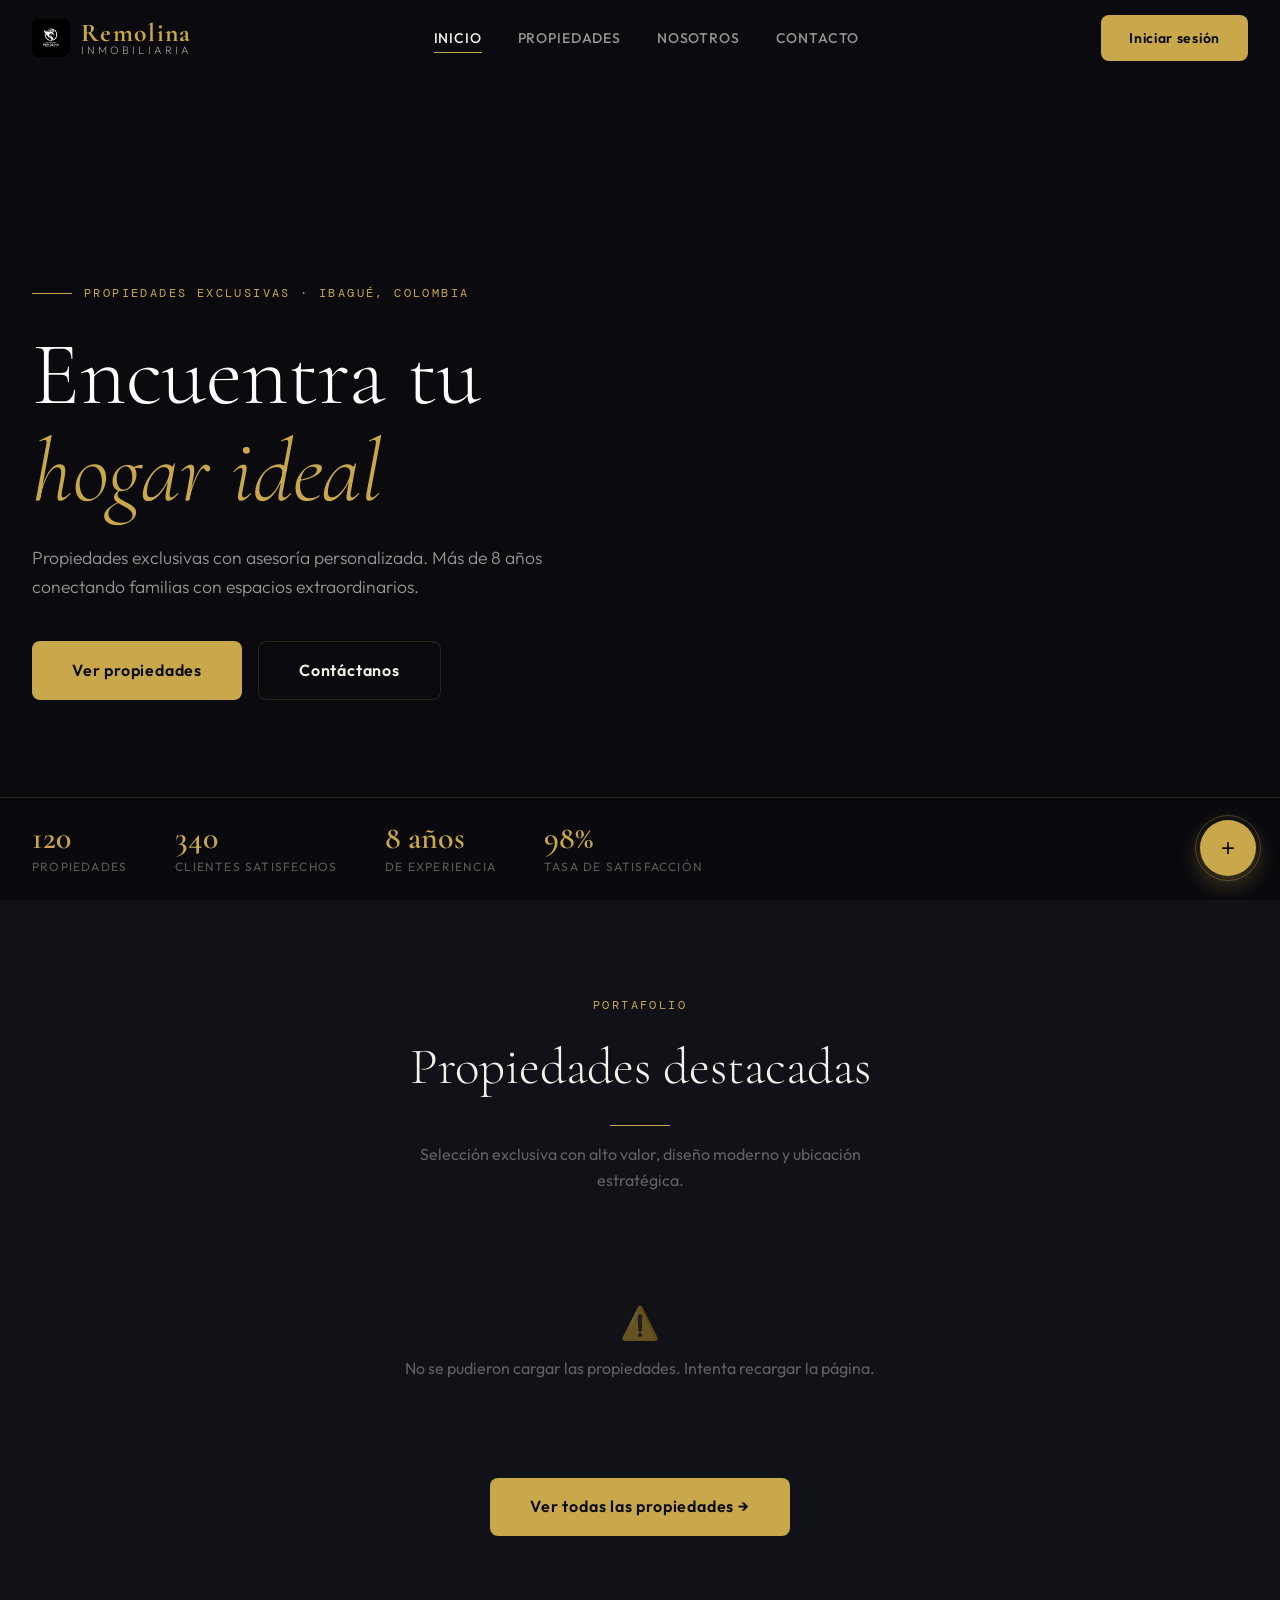
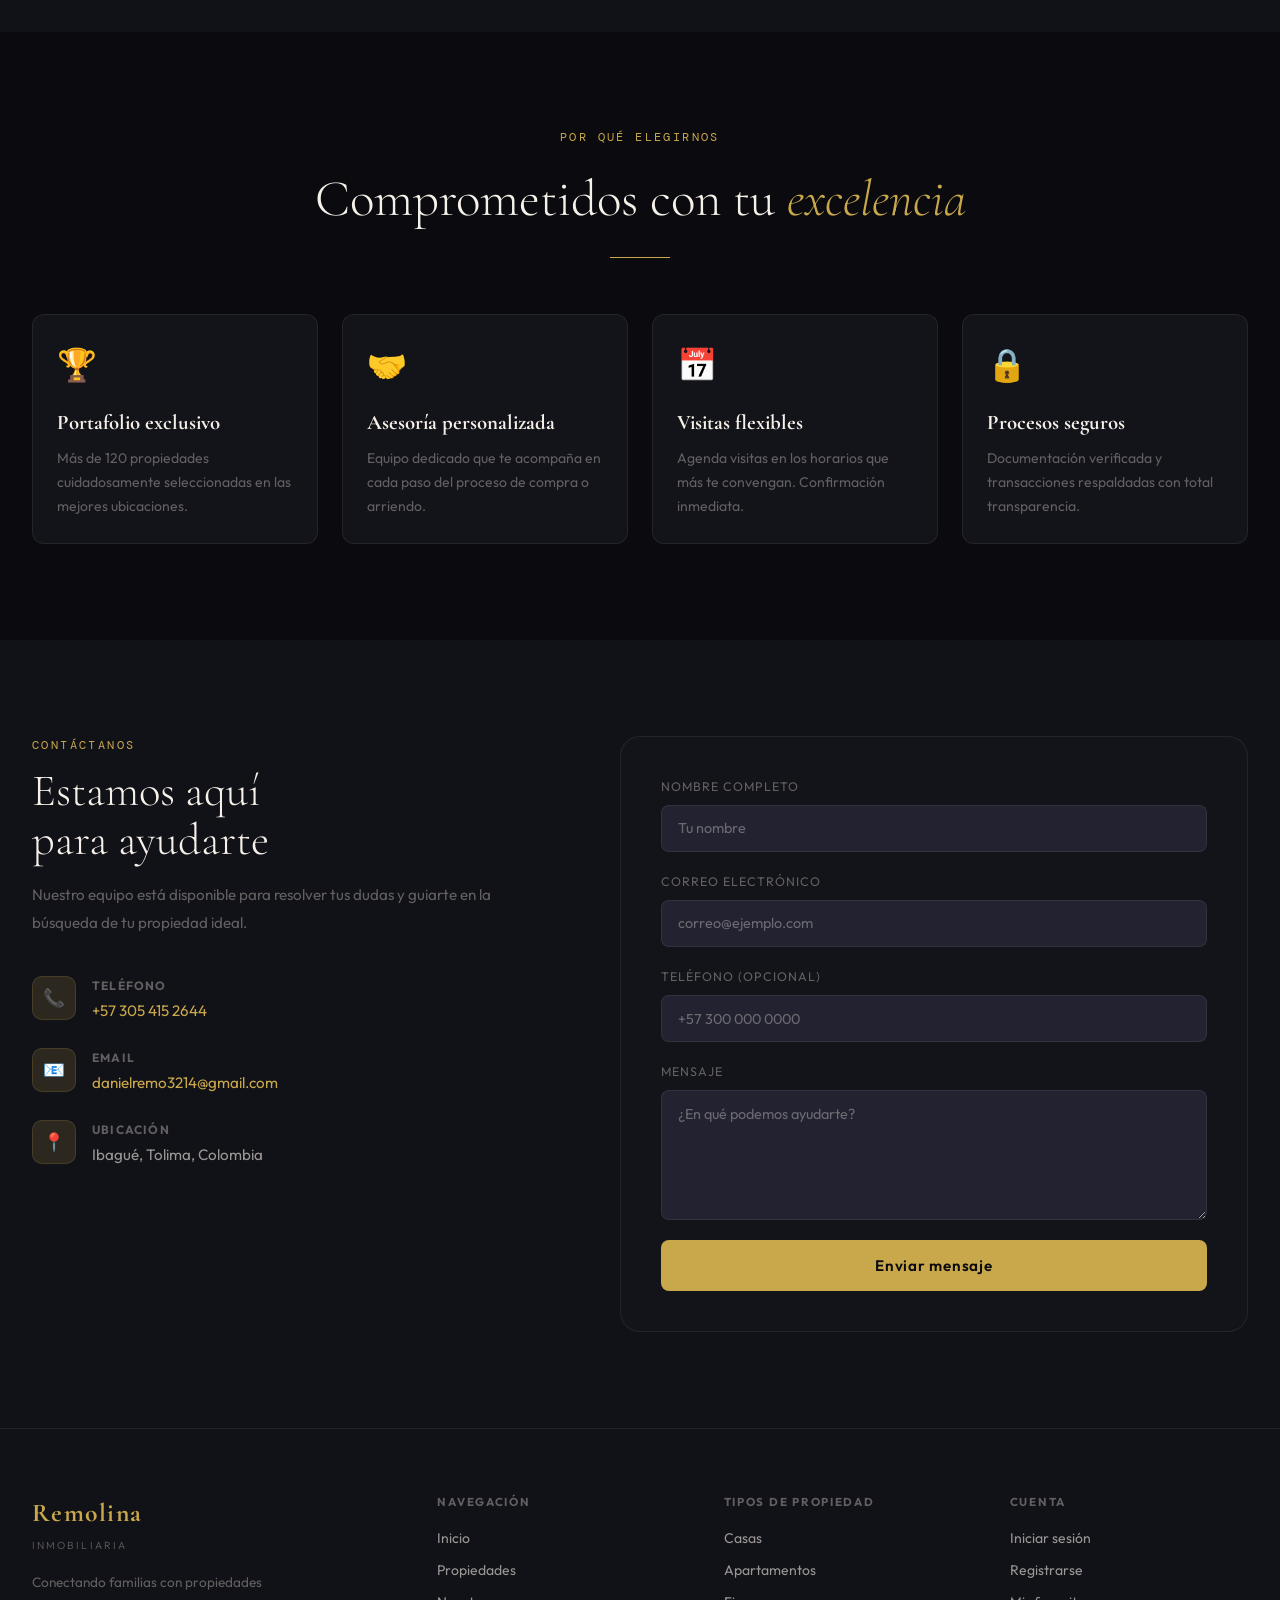
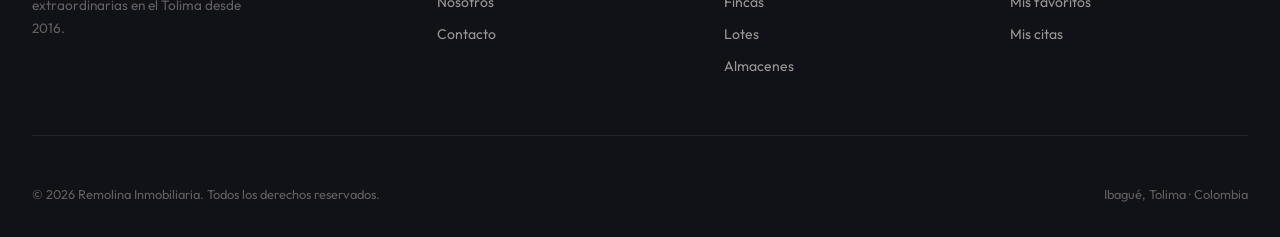
==== index.html @ ce5b416d "feat: Propiedades.html e Index.html completamente funcionales con favoritos.html" ====
<!DOCTYPE html>
<html lang="es">
<head>
  <meta charset="UTF-8">
  <meta name="viewport" content="width=device-width, initial-scale=1.0">
  <title>Remolina Inmobiliaria — Encuentra tu hogar ideal</title>
  <link rel="stylesheet" href="styles.css">
</head>
<body>

<!-- ═══ NAV ═══ -->
<header class="navbar" id="navbar">
  <div class="nav-inner">
    <a href="index.html" class="nav-logo">
      <img src="videos/logo.png" alt="Logo Remolina" class="nav-logo-img">
      <div class="nav-logo-text">
        <span class="logo-main">Remolina</span>
        <span class="logo-sub">Inmobiliaria</span>
      </div>
    </a>

    <ul class="nav-menu" id="navMenu">
      <li><a href="index.html" class="nav-link active">Inicio</a></li>
      <li><a href="propiedades.html" class="nav-link">Propiedades</a></li>
      <li><a href="nosotros.html" class="nav-link">Nosotros</a></li>
      <li><a href="#contacto" class="nav-link">Contacto</a></li>
    </ul>

    <div class="nav-actions">
      <div class="nav-user oculto" id="navUser">
        <span class="nav-user-name" id="navUserName"></span>
        <a href="favoritos.html" class="btn btn-ghost btn-sm">❤ Favoritos</a>
        <a href="login.html" class="btn btn-ghost btn-sm" id="navLogout">Salir</a>
      </div>
      <div id="navLoginBtn">
        <a href="login.html" class="btn btn-primary">Iniciar sesión</a>
      </div>
      <button class="nav-hamburger" id="navHamburger" aria-label="Menú">
        <span></span><span></span><span></span>
      </button>
    </div>
  </div>
</header>

<!-- ═══ HERO ═══ -->
<section id="hero">
  <div class="hero-video-wrap">
    <video autoplay muted loop playsinline>
      <source src="videos/hero.mp4" type="video/mp4">
    </video>
  </div>

  <div class="hero-overlay"></div>

  <div class="hero-content">
    <span class="hero-eyebrow">Propiedades exclusivas · Ibagué, Colombia</span>
    <h1 class="hero-title">
      Encuentra tu<br><em>hogar ideal</em>
    </h1>
    <p class="hero-sub">
      Propiedades exclusivas con asesoría personalizada. Más de 8 años conectando familias con espacios extraordinarios.
    </p>
    <div class="hero-actions">
      <a href="propiedades.html" class="btn btn-primary btn-lg">Ver propiedades</a>
      <a href="#contacto" class="btn btn-ghost btn-lg">Contáctanos</a>
    </div>
  </div>

  <div class="hero-stats">
    <div class="hero-stats-inner">
      <div class="stat-item">
        <div class="stat-number" id="statProps">0</div>
        <div class="stat-label">Propiedades</div>
      </div>
      <div class="stat-item">
        <div class="stat-number" id="statClients">0</div>
        <div class="stat-label">Clientes satisfechos</div>
      </div>
      <div class="stat-item">
        <div class="stat-number">8 años</div>
        <div class="stat-label">De experiencia</div>
      </div>
      <div class="stat-item">
        <div class="stat-number">98%</div>
        <div class="stat-label">Tasa de satisfacción</div>
      </div>
    </div>
  </div>
</section>

<!-- ═══ PROPIEDADES DESTACADAS ═══ -->
<section id="propiedades" class="section" style="background: var(--obsidian-2);">
  <div class="container">
    <div class="section-header reveal">
      <span class="section-tag">Portafolio</span>
      <h2 class="section-title">Propiedades destacadas</h2>
      <div class="section-rule"></div>
      <p class="section-sub">
        Selección exclusiva con alto valor, diseño moderno y ubicación estratégica.
      </p>
    </div>

    <!-- Skeleton / loading state -->
    <div id="propsSkeleton" class="propiedades-grid">
      <div class="propiedad-card" style="opacity:.35; pointer-events:none;">
        <div class="card-img-wrap" style="background:var(--obsidian); height:220px;"></div>
        <div class="card-body">
          <div style="height:12px; width:60%; background:var(--obsidian); border-radius:4px; margin-bottom:10px;"></div>
          <div style="height:20px; width:80%; background:var(--obsidian); border-radius:4px; margin-bottom:8px;"></div>
          <div style="height:12px; width:50%; background:var(--obsidian); border-radius:4px;"></div>
        </div>
      </div>
      <div class="propiedad-card" style="opacity:.25; pointer-events:none;">
        <div class="card-img-wrap" style="background:var(--obsidian); height:220px;"></div>
        <div class="card-body">
          <div style="height:12px; width:60%; background:var(--obsidian); border-radius:4px; margin-bottom:10px;"></div>
          <div style="height:20px; width:80%; background:var(--obsidian); border-radius:4px; margin-bottom:8px;"></div>
          <div style="height:12px; width:50%; background:var(--obsidian); border-radius:4px;"></div>
        </div>
      </div>
      <div class="propiedad-card" style="opacity:.15; pointer-events:none;">
        <div class="card-img-wrap" style="background:var(--obsidian); height:220px;"></div>
        <div class="card-body">
          <div style="height:12px; width:60%; background:var(--obsidian); border-radius:4px; margin-bottom:10px;"></div>
          <div style="height:20px; width:80%; background:var(--obsidian); border-radius:4px; margin-bottom:8px;"></div>
          <div style="height:12px; width:50%; background:var(--obsidian); border-radius:4px;"></div>
        </div>
      </div>
    </div>

    <!-- Grid real (inyectado por JS) -->
    <div id="propsGrid" class="propiedades-grid" style="display:none;"></div>

    <!-- Error state -->
    <div id="propsError" style="display:none; text-align:center; padding:3rem 1rem; color:var(--ivory-dimmer);">
      <p style="font-size:2rem; margin-bottom:0.5rem;">⚠️</p>
      <p>No se pudieron cargar las propiedades. Intenta recargar la página.</p>
    </div>

    <div style="text-align:center; margin-top:3rem;">
      <a href="propiedades.html" class="btn btn-primary btn-lg">
        Ver todas las propiedades →
      </a>
    </div>
  </div>
</section>

<!-- ═══ WHY US ═══ -->
<section class="section" style="background: var(--obsidian);">
  <div class="container">
    <div class="section-header reveal">
      <span class="section-tag">Por qué elegirnos</span>
      <h2 class="section-title">Comprometidos con tu <em style="font-family: var(--ff-display); color:var(--gold); font-style:italic;">excelencia</em></h2>
      <div class="section-rule"></div>
    </div>

    <div style="display:grid; grid-template-columns: repeat(auto-fill, minmax(240px,1fr)); gap:1.5rem;">

      <div class="stat-card reveal" style="transition-delay:0s">
        <div style="font-size:2rem; margin-bottom:1rem;">🏆</div>
        <h3 style="font-family:var(--ff-display); font-size:1.3rem; color:var(--ivory); margin-bottom:0.5rem;">Portafolio exclusivo</h3>
        <p style="font-size:0.875rem; color:var(--ivory-dimmer); line-height:1.7;">Más de 120 propiedades cuidadosamente seleccionadas en las mejores ubicaciones.</p>
      </div>

      <div class="stat-card reveal" style="transition-delay:0.1s">
        <div style="font-size:2rem; margin-bottom:1rem;">🤝</div>
        <h3 style="font-family:var(--ff-display); font-size:1.3rem; color:var(--ivory); margin-bottom:0.5rem;">Asesoría personalizada</h3>
        <p style="font-size:0.875rem; color:var(--ivory-dimmer); line-height:1.7;">Equipo dedicado que te acompaña en cada paso del proceso de compra o arriendo.</p>
      </div>

      <div class="stat-card reveal" style="transition-delay:0.2s">
        <div style="font-size:2rem; margin-bottom:1rem;">📅</div>
        <h3 style="font-family:var(--ff-display); font-size:1.3rem; color:var(--ivory); margin-bottom:0.5rem;">Visitas flexibles</h3>
        <p style="font-size:0.875rem; color:var(--ivory-dimmer); line-height:1.7;">Agenda visitas en los horarios que más te convengan. Confirmación inmediata.</p>
      </div>

      <div class="stat-card reveal" style="transition-delay:0.3s">
        <div style="font-size:2rem; margin-bottom:1rem;">🔒</div>
        <h3 style="font-family:var(--ff-display); font-size:1.3rem; color:var(--ivory); margin-bottom:0.5rem;">Procesos seguros</h3>
        <p style="font-size:0.875rem; color:var(--ivory-dimmer); line-height:1.7;">Documentación verificada y transacciones respaldadas con total transparencia.</p>
      </div>

    </div>
  </div>
</section>

<!-- ═══ CONTACTO ═══ -->
<section id="contacto" class="section" style="background: var(--obsidian-2);">
  <div class="container contacto-grid">
    <div class="contacto-info reveal">
      <span class="section-tag" style="text-align:left; display:block; margin-bottom:0.75rem;">Contáctanos</span>
      <h2 style="font-family:var(--ff-display); font-size:2.8rem; font-weight:300; color:var(--ivory); margin-bottom:1rem; line-height:1.1;">
        Estamos aquí<br>para ayudarte
      </h2>
      <p style="color:var(--ivory-dimmer); margin-bottom:2.5rem; line-height:1.8;">
        Nuestro equipo está disponible para resolver tus dudas y guiarte en la búsqueda de tu propiedad ideal.
      </p>

      <div class="contact-item">
        <div class="contact-item-icon">📞</div>
        <div>
          <strong>Teléfono</strong>
          <span><a href="tel:+573054152644" style="color:var(--gold);">+57 305 415 2644</a></span>
        </div>
      </div>

      <div class="contact-item">
        <div class="contact-item-icon">📧</div>
        <div>
          <strong>Email</strong>
          <span><a href="mailto:danielremo3214@gmail.com" style="color:var(--gold);">danielremo3214@gmail.com</a></span>
        </div>
      </div>

      <div class="contact-item">
        <div class="contact-item-icon">📍</div>
        <div>
          <strong>Ubicación</strong>
          <span style="color:var(--ivory-dim);">Ibagué, Tolima, Colombia</span>
        </div>
      </div>
    </div>

    <form class="contacto-form reveal" id="contactForm" style="transition-delay:0.15s">
      <div class="form-group">
        <label>Nombre completo</label>
        <input type="text" placeholder="Tu nombre" required>
      </div>
      <div class="form-group">
        <label>Correo electrónico</label>
        <input type="email" placeholder="correo@ejemplo.com" required>
      </div>
      <div class="form-group">
        <label>Teléfono (opcional)</label>
        <input type="tel" placeholder="+57 300 000 0000">
      </div>
      <div class="form-group">
        <label>Mensaje</label>
        <textarea placeholder="¿En qué podemos ayudarte?" required></textarea>
      </div>
      <button type="submit" class="btn btn-primary w-full" style="width:100%; padding:1rem; font-size:0.95rem;">
        Enviar mensaje
      </button>
      <div class="form-success" id="formSuccess">
        ✅ ¡Mensaje enviado! Nos pondremos en contacto contigo pronto.
      </div>
    </form>
  </div>
</section>

<!-- ═══ FOOTER ═══ -->
<footer>
  <div class="footer-inner">
    <div class="footer-grid">
      <div class="footer-brand">
        <span class="logo-main text-gold">Remolina</span>
        <span class="logo-sub" style="color:var(--ivory-dimmer); letter-spacing:0.2em; font-size:0.65rem; text-transform:uppercase;">Inmobiliaria</span>
        <p>Conectando familias con propiedades extraordinarias en el Tolima desde 2016.</p>
      </div>
      <div class="footer-col">
        <h4>Navegación</h4>
        <a href="index.html">Inicio</a>
        <a href="propiedades.html">Propiedades</a>
        <a href="nosotros.html">Nosotros</a>
        <a href="#contacto">Contacto</a>
      </div>
      <div class="footer-col">
        <h4>Tipos de propiedad</h4>
        <a href="propiedades.html?tipo=casa">Casas</a>
        <a href="propiedades.html?tipo=apartamento">Apartamentos</a>
        <a href="propiedades.html?tipo=finca">Fincas</a>
        <a href="propiedades.html?tipo=lote">Lotes</a>
        <a href="propiedades.html?tipo=almacen">Almacenes</a>
      </div>
      <div class="footer-col">
        <h4>Cuenta</h4>
        <a href="login.html">Iniciar sesión</a>
        <a href="login.html#registro">Registrarse</a>
        <a href="favoritos.html">Mis favoritos</a>
        <a href="citas.html">Mis citas</a>
      </div>
    </div>
    <div class="footer-bottom">
      <p>© 2026 Remolina Inmobiliaria. Todos los derechos reservados.</p>
      <p style="color:var(--ivory-dimmer);">Ibagué, Tolima · Colombia</p>
    </div>
  </div>
</footer>

<!-- ═══ FAB ═══ -->
<div id="fab-group" class="floating-actions">
  <div id="fab-items" class="fab-items oculto">
    <div class="fab-item">
      <span class="fab-label">Agendar cita</span>
      <a id="fab-calendar" class="fab-circle fab-calendar" href="https://calendly.com/danielremo3214/30min" target="_blank" rel="noopener" title="Agendar cita">📅</a>
    </div>
    <div class="fab-item">
      <span class="fab-label">WhatsApp</span>
      <a id="fab-whatsapp" class="fab-circle fab-whatsapp" href="https://wa.me/573054152644?text=¡Hola!%20Estoy%20interesado%20en%20una%20propiedad" target="_blank" rel="noopener" title="WhatsApp">💬</a>
    </div>
  </div>
  <button id="fab-main" class="fab-main" aria-label="Abrir opciones">
    <span class="ico ico-plus">+</span>
    <span class="ico ico-close">×</span>
  </button>
</div>

<!-- ═══ TOAST ═══ -->
<div class="toast-container" id="toastContainer"></div>

<script type="module">
const API_AUTH = 'http://127.0.0.1:8000/api/auth';
const API_PROP = 'http://127.0.0.1:8000/api/propiedades';
const API_FAV  = 'http://127.0.0.1:8000/api/favoritos';

// ── Helpers ────────────────────────────────────────────────────────────────
function showToast(msg, type = '') {
  const t = document.createElement('div');
  t.className = `toast ${type}`;
  t.textContent = msg;
  document.getElementById('toastContainer').appendChild(t);
  setTimeout(() => t.remove(), 3200);
}

async function getCsrfToken() {
  // En contexto cross-origin document.cookie no contiene cookies del dominio
  // :8000, por eso siempre pedimos el token al endpoint y lo cacheamos.
  if (window.__csrfToken) return window.__csrfToken;
  const r = await fetch(`${API_AUTH}/csrf/`, { credentials: 'include' });
  const data = await r.json();
  window.__csrfToken = data.csrfToken;
  return window.__csrfToken;
}

function formatPrice(price) {
  if (!price) return 'Consultar precio';
  return '$ ' + Number(price).toLocaleString('es-CO');
}

// ── Auth state ─────────────────────────────────────────────────────────────
let currentUser = null;
// FIX: favIds definido en scope global del módulo, garantiza disponibilidad
// antes de renderizar cards
let favIds = new Set();

async function initAuth() {
  try {
    const res = await fetch(`${API_AUTH}/me/`, { credentials: 'include' });
    if (res.ok) {
      currentUser = await res.json();
      document.getElementById('navUserName').textContent =
        currentUser.first_name || currentUser.username;
      document.getElementById('navUser').classList.remove('oculto');
      document.getElementById('navLoginBtn').classList.add('oculto');

      // FIX: await explícito para garantizar favIds poblado ANTES de retornar
      // Antes, si el fetch de /ids/ tardaba, loadDestacadas podía renderizar
      // sin saber cuáles propiedades estaban en favoritos
      try {
        const favRes = await fetch(`${API_FAV}/ids/`, { credentials: 'include' });
        if (favRes.ok) {
          const data = await favRes.json();
          favIds = new Set(data.ids.map(String));
        }
      } catch {
        // No bloquear si falla la carga de IDs
        favIds = new Set();
      }
    } else {
      document.getElementById('navUser').classList.add('oculto');
      document.getElementById('navLoginBtn').classList.remove('oculto');
    }
  } catch {
    document.getElementById('navUser').classList.add('oculto');
    document.getElementById('navLoginBtn').classList.remove('oculto');
  }
}

// ── Favorito toggle ────────────────────────────────────────────────────────
async function toggleFav(propId, btn) {
  if (!currentUser) {
    showToast('Inicia sesión para guardar favoritos');
    setTimeout(() => { window.location.href = 'login.html'; }, 1200);
    return;
  }

  // FIX: deshabilitar botón durante la petición para evitar doble-clic
  btn.disabled = true;

  try {
    const csrf = await getCsrfToken();
    const res  = await fetch(`${API_FAV}/toggle/`, {
      method: 'POST',
      headers: { 'X-CSRFToken': csrf, 'Content-Type': 'application/json' },
      credentials: 'include',
      body: JSON.stringify({ propiedad_id: propId }),
    });

    if (res.ok || res.status === 201) {
      const data = await res.json();
      if (data.action === 'added') {
        favIds.add(String(propId));
        btn.textContent = '♥';
        btn.classList.add('active');
        showToast('❤ Guardado en favoritos', 'success');
      } else {
        favIds.delete(String(propId));
        btn.textContent = '♡';
        btn.classList.remove('active');
        showToast('Eliminado de favoritos');
      }
    } else {
      showToast('No se pudo actualizar favorito', 'error');
    }
  } catch {
    showToast('Error de conexión', 'error');
  } finally {
    // FIX: rehabilitar botón siempre, incluso si hubo error
    btn.disabled = false;
  }
}

// ── Build card ─────────────────────────────────────────────────────────────
function buildCard(p, delay = 0) {
  const img   = p.imagen_display || 'videos/dani.png';
  const isFav = favIds.has(String(p.id));

  const features = [
    p.habitaciones ? `${p.habitaciones} 🛏` : null,
    p.banos        ? `${p.banos} 🛁`        : null,
    p.area         ? `${p.area} m²`         : null,
  ].filter(Boolean);

  const card = document.createElement('div');
  card.className = 'propiedad-card reveal';
  card.style.transitionDelay = `${delay}s`;
  card.innerHTML = `
    <div class="card-img-wrap">
      <img src="${img}" alt="${p.titulo}" loading="lazy"
           onerror="this.src='videos/dani.png'">
      <span class="card-badge ${p.estado}">
        ${p.estado.charAt(0).toUpperCase() + p.estado.slice(1)}
      </span>
      <button class="card-fav ${isFav ? 'active' : ''}" data-id="${p.id}" title="Guardar en favoritos">
        ${isFav ? '♥' : '♡'}
      </button>
    </div>
    <div class="card-body">
      <div class="card-type">
        ${p.tipo ? p.tipo.charAt(0).toUpperCase() + p.tipo.slice(1) : 'Inmueble'}
      </div>
      <h3 class="card-title">${p.titulo}</h3>
      <div class="card-location">📍 ${p.ciudad || 'Ibagué, Tolima'}</div>
      <div class="card-price">${formatPrice(p.precio)}</div>
      ${features.length
        ? `<div class="card-features">${features.map(f => `<span>${f}</span>`).join('')}</div>`
        : ''}
      <div class="card-actions">
        <a href="detalle.html?id=${p.id}" class="btn btn-sm btn-primary">Ver detalle</a>
        <a href="#contacto" class="btn btn-sm btn-ghost-dark">Contacto</a>
      </div>
    </div>`;

  // FIX: listener añadido con referencia directa al botón del DOM para
  // que el estado (textContent, classList) se actualice correctamente
  card.querySelector('.card-fav').addEventListener('click', (e) => {
    toggleFav(p.id, e.currentTarget);
  });

  return card;
}

// ── Load destacadas ────────────────────────────────────────────────────────
async function loadDestacadas() {
  try {
    const res  = await fetch(`${API_PROP}/destacadas/`, { credentials: 'include' });
    if (!res.ok) throw new Error('API error');
    const data = await res.json();

    const skeleton = document.getElementById('propsSkeleton');
    const grid     = document.getElementById('propsGrid');

    skeleton.style.display = 'none';

    if (!data.length) {
      document.getElementById('propsError').style.display = 'block';
      return;
    }

    data.forEach((p, i) => grid.appendChild(buildCard(p, i * 0.1)));
    grid.style.display = '';

    const obs = new IntersectionObserver(entries => {
      entries.forEach(e => { if (e.isIntersecting) e.target.classList.add('visible'); });
    }, { threshold: 0.1 });
    document.querySelectorAll('#propsGrid .reveal').forEach(el => obs.observe(el));

  } catch {
    document.getElementById('propsSkeleton').style.display = 'none';
    document.getElementById('propsError').style.display    = 'block';
  }
}

// ── Init ───────────────────────────────────────────────────────────────────
// FIX: secuencia estricta — primero auth+favIds, luego renderizar cards
// Antes el orden podía invertirse si alguna promesa resolvía antes
(async () => {
  await initAuth();       // garantiza currentUser y favIds listos
  await loadDestacadas(); // renderiza cards ya con favIds correcto
})();

// ── Logout ─────────────────────────────────────────────────────────────────
document.getElementById('navLogout')?.addEventListener('click', async (e) => {
  e.preventDefault();
  const csrf = await getCsrfToken();
  await fetch(`${API_AUTH}/logout/`, {
    method: 'POST',
    headers: { 'X-CSRFToken': csrf, 'Content-Type': 'application/json' },
    credentials: 'include',
  });
  window.location.reload();
});

// ── Navbar scroll ──────────────────────────────────────────────────────────
const navbar = document.getElementById('navbar');
window.addEventListener('scroll', () => {
  navbar.classList.toggle('scrolled', window.scrollY > 30);
});
navbar.classList.add('scrolled');

// ── Hamburger ──────────────────────────────────────────────────────────────
document.getElementById('navHamburger').addEventListener('click', () => {
  document.getElementById('navMenu').classList.toggle('open');
});

// ── FAB ────────────────────────────────────────────────────────────────────
const fabMain  = document.getElementById('fab-main');
const fabItems = document.getElementById('fab-items');
fabMain.addEventListener('click', () => {
  fabItems.classList.toggle('oculto');
  fabMain.classList.toggle('open');
});
document.addEventListener('click', (e) => {
  if (!fabMain.contains(e.target) && !fabItems.contains(e.target)) {
    fabItems.classList.add('oculto');
    fabMain.classList.remove('open');
  }
});

// ── Reveal general ─────────────────────────────────────────────────────────
const revealObs = new IntersectionObserver(entries => {
  entries.forEach(e => { if (e.isIntersecting) e.target.classList.add('visible'); });
}, { threshold: 0.1 });
document.querySelectorAll('.reveal:not(#propsGrid .reveal)').forEach(el => revealObs.observe(el));

// ── Contacto form ──────────────────────────────────────────────────────────
document.getElementById('contactForm').addEventListener('submit', (e) => {
  e.preventDefault();
  document.getElementById('formSuccess').classList.add('show');
  e.target.reset();
  setTimeout(() => document.getElementById('formSuccess').classList.remove('show'), 5000);
});

// ── Counter animation ──────────────────────────────────────────────────────
function animateCount(el, target) {
  let n = 0;
  const step = Math.ceil(target / 60);
  const t = setInterval(() => {
    n = Math.min(n + step, target);
    el.textContent = n + (el.dataset.suffix || '');
    if (n >= target) clearInterval(t);
  }, 20);
}
const statObs = new IntersectionObserver(([e]) => {
  if (e.isIntersecting) {
    animateCount(document.getElementById('statProps'),   120);
    animateCount(document.getElementById('statClients'), 340);
    statObs.disconnect();
  }
});
statObs.observe(document.getElementById('statProps'));

// ── Video fallback ─────────────────────────────────────────────────────────
document.querySelector('.hero-video-wrap video')?.addEventListener('error', () => {
  document.querySelector('.hero-video-wrap video').style.display = 'none';
});
</script>

<script src="https://assets.calendly.com/assets/external/widget.js" async></script>
</body>
</html>
---- styles.css ----
/* ═══════════════════════════════════════════════
   REMOLINA INMOBILIARIA — Design System
   Palette: Obsidian · Ivory · Gold
   ═══════════════════════════════════════════════ */

@import url('https://fonts.googleapis.com/css2?family=Cormorant+Garamond:ital,wght@0,300;0,400;0,600;0,700;1,300;1,400&family=Outfit:wght@300;400;500;600;700&family=DM+Mono:wght@400;500&display=swap');

/* ── Variables ── */
:root {
  --obsidian: #0a0a0f;
  --obsidian-2: #111118;
  --obsidian-3: #18181f;
  --obsidian-4: #222230;
  --card-bg: #13131a;
  --gold: #c9a84c;
  --gold-light: #e8c96f;
  --gold-dim: rgba(201,168,76,0.15);
  --ivory: #f5f0e8;
  --ivory-dim: rgba(245,240,232,0.6);
  --ivory-dimmer: rgba(245,240,232,0.35);
  --white: #ffffff;
  --red: #e74c3c;
  --green: #27ae60;
  --border: rgba(201,168,76,0.18);
  --border-soft: rgba(255,255,255,0.07);
  --shadow-gold: 0 0 40px rgba(201,168,76,0.12);
  --shadow-card: 0 20px 60px rgba(0,0,0,0.5);
  --radius: 12px;
  --radius-lg: 20px;
  --ff-display: 'Cormorant Garamond', Georgia, serif;
  --ff-body: 'Outfit', sans-serif;
  --ff-mono: 'DM Mono', monospace;
  --transition: all 0.3s cubic-bezier(0.4,0,0.2,1);
  --nav-h: 76px;
}

/* ── Reset ── */
*, *::before, *::after {
  margin: 0; padding: 0;
  box-sizing: border-box;
}

html { scroll-behavior: smooth; font-size: 16px; }

body {
  font-family: var(--ff-body);
  background: var(--obsidian);
  color: var(--ivory);
  line-height: 1.6;
  overflow-x: hidden;
}

.oculto { display: none !important; }

a { text-decoration: none; color: inherit; }
ul { list-style: none; }
img { display: block; max-width: 100%; }

/* ── Scrollbar ── */
::-webkit-scrollbar { width: 6px; }
::-webkit-scrollbar-track { background: var(--obsidian-2); }
::-webkit-scrollbar-thumb { background: var(--gold); border-radius: 3px; }

/* ══════════════════════════
   NAV
══════════════════════════ */
.navbar {
  position: fixed;
  top: 0; left: 0; right: 0;
  height: var(--nav-h);
  z-index: 1000;
  transition: var(--transition);
}

.navbar.scrolled {
  background: rgba(10,10,15,0.96);
  backdrop-filter: blur(24px);
  border-bottom: 1px solid var(--border);
  box-shadow: 0 8px 32px rgba(0,0,0,0.4);
}

.nav-inner {
  max-width: 1280px;
  margin: 0 auto;
  height: 100%;
  padding: 0 2rem;
  display: flex;
  align-items: center;
  justify-content: space-between;
  gap: 2rem;
}

.nav-logo {
  display: flex;
  flex-direction: row;
  align-items: center;
  gap: 0.7rem;
  line-height: 1;
}

.nav-logo-img {
  width: 38px;
  height: 38px;
  object-fit: contain;
  border-radius: 6px;
  filter: brightness(1.05) contrast(1.05);
  flex-shrink: 0;
}

.nav-logo-text {
  display: flex;
  flex-direction: column;
}

.logo-main {
  font-family: var(--ff-display);
  font-size: 1.6rem;
  font-weight: 700;
  color: var(--gold);
  letter-spacing: 0.05em;
}

.logo-sub {
  font-family: var(--ff-body);
  font-size: 0.68rem;
  font-weight: 300;
  letter-spacing: 0.28em;
  text-transform: uppercase;
  color: var(--ivory-dim);
}

.nav-menu {
  display: flex;
  gap: 0.25rem;
  align-items: center;
}

.nav-link {
  font-size: 0.875rem;
  font-weight: 500;
  letter-spacing: 0.06em;
  text-transform: uppercase;
  color: var(--ivory-dim);
  padding: 0.5rem 1rem;
  border-radius: 6px;
  transition: var(--transition);
  position: relative;
}

.nav-link::after {
  content: '';
  position: absolute;
  bottom: 2px; left: 1rem; right: 1rem;
  height: 1px;
  background: var(--gold);
  transform: scaleX(0);
  transform-origin: right;
  transition: transform 0.3s ease;
}

.nav-link:hover, .nav-link.active {
  color: var(--ivory);
}

.nav-link:hover::after, .nav-link.active::after {
  transform: scaleX(1);
  transform-origin: left;
}

.nav-actions {
  display: flex;
  align-items: center;
  gap: 0.75rem;
}

.nav-user {
  display: flex;
  align-items: center;
  gap: 0.75rem;
  font-size: 0.85rem;
}

.nav-user-name {
  color: var(--gold);
  font-weight: 500;
}

/* ── Buttons ── */
.btn {
  display: inline-flex;
  align-items: center;
  justify-content: center;
  gap: 0.5rem;
  font-family: var(--ff-body);
  font-weight: 600;
  font-size: 0.875rem;
  letter-spacing: 0.05em;
  border: none;
  border-radius: 8px;
  cursor: pointer;
  transition: var(--transition);
  white-space: nowrap;
  text-decoration: none;
}

.btn-primary {
  background: var(--gold);
  color: var(--obsidian);
  padding: 0.75rem 1.75rem;
}
.btn-primary:hover {
  background: var(--gold-light);
  transform: translateY(-1px);
  box-shadow: 0 8px 24px rgba(201,168,76,0.3);
}

.btn-ghost {
  background: transparent;
  color: var(--ivory);
  border: 1px solid var(--border);
  padding: 0.7rem 1.5rem;
}
.btn-ghost:hover {
  border-color: var(--gold);
  color: var(--gold);
}

.btn-ghost-dark {
  background: transparent;
  color: var(--ivory-dim);
  border: 1px solid var(--border-soft);
  padding: 0.6rem 1.25rem;
  font-size: 0.8rem;
}
.btn-ghost-dark:hover {
  border-color: var(--gold);
  color: var(--gold);
}

.btn-sm {
  padding: 0.55rem 1.1rem;
  font-size: 0.8rem;
}

.btn-lg {
  padding: 1rem 2.5rem;
  font-size: 1rem;
}

.btn-danger {
  background: var(--red);
  color: white;
  padding: 0.6rem 1.2rem;
}
.btn-danger:hover { background: #c0392b; }

.btn-icon {
  width: 40px; height: 40px;
  padding: 0;
  border-radius: 8px;
}

/* ══════════════════════════
   HERO (index.html)
══════════════════════════ */
#hero {
  position: relative;
  height: 100vh;
  min-height: 700px;
  display: flex;
  align-items: center;
  overflow: hidden;
}

.hero-video-wrap {
  position: absolute;
  inset: 0;
  z-index: 0;
}

.hero-video-wrap video {
  width: 100%; height: 100%;
  object-fit: cover;
}

.hero-video-fallback {
  position: absolute;
  inset: 0;
  background:
    linear-gradient(135deg, #0a0a0f 0%, #1a1030 50%, #0a1520 100%);
}

/* Animated background for fallback */
.hero-video-fallback::after {
  content: '';
  position: absolute;
  inset: 0;
  background: url("data:image/svg+xml,%3Csvg width='60' height='60' viewBox='0 0 60 60' xmlns='http://www.w3.org/2000/svg'%3E%3Cg fill='none' fill-rule='evenodd'%3E%3Cg fill='%23c9a84c' fill-opacity='0.03'%3E%3Cpath d='M36 34v-4h-2v4h-4v2h4v4h2v-4h4v-2h-4zm0-30V0h-2v4h-4v2h4v4h2V6h4V4h-4zM6 34v-4H4v4H0v2h4v4h2v-4h4v-2H6zM6 4V0H4v4H0v2h4v4h2V6h4V4H6z'/%3E%3C/g%3E%3C/g%3E%3C/svg%3E");
}

.hero-overlay {
  position: absolute;
  inset: 0;
  z-index: 1;
  background: linear-gradient(
    160deg,
    rgba(10,10,15,0.85) 0%,
    rgba(10,10,15,0.5) 50%,
    rgba(10,10,15,0.8) 100%
  );
}

.hero-content {
  position: relative;
  z-index: 2;
  max-width: 1280px;
  margin: 0 auto;
  padding: 0 2rem;
  padding-top: var(--nav-h);
  width: 100%;
}

.hero-eyebrow {
  display: inline-flex;
  align-items: center;
  gap: 0.75rem;
  font-family: var(--ff-mono);
  font-size: 0.75rem;
  letter-spacing: 0.2em;
  text-transform: uppercase;
  color: var(--gold);
  margin-bottom: 1.5rem;
  opacity: 0;
  animation: fadeUp 0.8s 0.2s forwards;
}

.hero-eyebrow::before {
  content: '';
  width: 40px; height: 1px;
  background: var(--gold);
}

.hero-title {
  font-family: var(--ff-display);
  font-size: clamp(3rem, 7vw, 6rem);
  font-weight: 300;
  line-height: 1.08;
  color: var(--white);
  margin-bottom: 1.5rem;
  max-width: 720px;
  opacity: 0;
  animation: fadeUp 0.8s 0.4s forwards;
}

.hero-title em {
  font-style: italic;
  color: var(--gold);
}

.hero-sub {
  font-size: 1.1rem;
  font-weight: 300;
  color: var(--ivory-dim);
  max-width: 520px;
  margin-bottom: 2.5rem;
  opacity: 0;
  animation: fadeUp 0.8s 0.6s forwards;
}

.hero-actions {
  display: flex;
  gap: 1rem;
  flex-wrap: wrap;
  opacity: 0;
  animation: fadeUp 0.8s 0.8s forwards;
}

/* Hero stats bottom bar */
.hero-stats {
  position: absolute;
  bottom: 0; left: 0; right: 0;
  z-index: 3;
  background: rgba(10,10,15,0.85);
  backdrop-filter: blur(20px);
  border-top: 1px solid var(--border);
}

.hero-stats-inner {
  max-width: 1280px;
  margin: 0 auto;
  padding: 1.5rem 2rem;
  display: flex;
  gap: 3rem;
  align-items: center;
}

.stat-item { text-align: left; }

.stat-number {
  font-family: var(--ff-display);
  font-size: 2rem;
  font-weight: 600;
  color: var(--gold);
  line-height: 1;
}

.stat-label {
  font-size: 0.75rem;
  letter-spacing: 0.1em;
  text-transform: uppercase;
  color: var(--ivory-dimmer);
  margin-top: 0.2rem;
}

/* ══════════════════════════
   SECTION COMMONS
══════════════════════════ */
.section {
  padding: 6rem 0;
}

.container {
  max-width: 1280px;
  margin: 0 auto;
  padding: 0 2rem;
}

.section-header {
  text-align: center;
  margin-bottom: 3.5rem;
}

.section-tag {
  font-family: var(--ff-mono);
  font-size: 0.75rem;
  letter-spacing: 0.2em;
  text-transform: uppercase;
  color: var(--gold);
  display: block;
  margin-bottom: 0.75rem;
}

.section-title {
  font-family: var(--ff-display);
  font-size: clamp(2rem, 4vw, 3.2rem);
  font-weight: 300;
  color: var(--ivory);
  margin-bottom: 1rem;
}

.section-rule {
  width: 60px; height: 1px;
  background: var(--gold);
  margin: 0 auto 1rem;
}

.section-sub {
  font-size: 1rem;
  color: var(--ivory-dimmer);
  max-width: 480px;
  margin: 0 auto;
}

/* ══════════════════════════
   PROPERTY CARDS (HU007)
══════════════════════════ */
.propiedades-grid {
  display: grid;
  grid-template-columns: repeat(4, 1fr) !important;
  gap: 1.75rem;
}

@media (max-width: 1200px) {
  .propiedades-grid {
    grid-template-columns: repeat(auto-fit, minmax(280px, 1fr));
  }
}

@media (max-width: 900px) {
  .propiedades-grid {
    grid-template-columns: repeat(auto-fit, minmax(280px, 1fr));
  }
}

@media (max-width: 500px) {
  .propiedades-grid {
    grid-template-columns: repeat(auto-fit, minmax(280px, 1fr));
  }
}

.propiedad-card {
  background: var(--card-bg);
  border: 1px solid var(--border-soft);
  border-radius: var(--radius-lg);
  overflow: hidden;
  transition: var(--transition);
  position: relative;
}

.propiedad-card:hover {
  border-color: var(--border);
  transform: translateY(-6px);
  box-shadow: var(--shadow-card), var(--shadow-gold);
}

.card-img-wrap {
  position: relative;
  overflow: hidden;
  height: 230px;
}

.card-img-wrap img {
  width: 100%; height: 100%;
  object-fit: cover;
  transition: transform 0.6s ease;
}

.propiedad-card:hover .card-img-wrap img {
  transform: scale(1.06);
}

.card-badge {
  position: absolute;
  top: 1rem; right: 1rem;
  font-size: 0.7rem;
  font-weight: 600;
  letter-spacing: 0.1em;
  text-transform: uppercase;
  padding: 0.35rem 0.75rem;
  border-radius: 999px;
  backdrop-filter: blur(10px);
}

.card-badge.disponible {
  background: rgba(39,174,96,0.2);
  color: #4ade80;
  border: 1px solid rgba(74,222,128,0.3);
}

.card-badge.vendido {
  background: rgba(231,76,60,0.2);
  color: #f87171;
  border: 1px solid rgba(248,113,113,0.3);
}

.card-badge.reservado {
  background: rgba(201,168,76,0.2);
  color: var(--gold);
  border: 1px solid rgba(201,168,76,0.3);
}

.card-fav {
  position: absolute;
  top: 1rem; left: 1rem;
  width: 36px; height: 36px;
  border-radius: 50%;
  background: rgba(10,10,15,0.7);
  backdrop-filter: blur(8px);
  border: 1px solid var(--border-soft);
  display: flex;
  align-items: center;
  justify-content: center;
  cursor: pointer;
  font-size: 1rem;
  transition: var(--transition);
  color: var(--ivory-dimmer);
}

.card-fav:hover, .card-fav.active {
  color: #f87171;
  border-color: rgba(248,113,113,0.4);
  background: rgba(248,113,113,0.1);
}

.card-body {
  padding: 1.5rem;
}

.card-type {
  font-family: var(--ff-mono);
  font-size: 0.7rem;
  letter-spacing: 0.15em;
  text-transform: uppercase;
  color: var(--gold);
  margin-bottom: 0.5rem;
}

.card-title {
  font-family: var(--ff-display);
  font-size: 1.4rem;
  font-weight: 600;
  color: var(--ivory);
  margin-bottom: 0.4rem;
  line-height: 1.2;
}

.card-location {
  font-size: 0.82rem;
  color: var(--ivory-dimmer);
  margin-bottom: 1rem;
  display: flex;
  align-items: center;
  gap: 0.3rem;
}

.card-price {
  font-family: var(--ff-display);
  font-size: 1.5rem;
  font-weight: 600;
  color: var(--gold);
  margin-bottom: 1rem;
}

.card-features {
  display: flex;
  gap: 1rem;
  font-size: 0.82rem;
  color: var(--ivory-dimmer);
  padding: 0.75rem 0;
  border-top: 1px solid var(--border-soft);
  border-bottom: 1px solid var(--border-soft);
  margin-bottom: 1rem;
  flex-wrap: wrap;
}

.card-actions {
  display: flex;
  gap: 0.5rem;
}

/* ── Admin actions dentro de la card ── */
.card-admin-actions {
  margin-top: 0.75rem;
  padding-top: 0.75rem;
  border-top: 1px dashed rgba(212,175,55,0.25);
  display: flex;
  gap: 0.5rem;
}

.btn-admin-edit {
  display: inline-flex;
  align-items: center;
  gap: 0.35rem;
  padding: 0.45rem 0.9rem;
  font-size: 0.78rem;
  font-family: var(--ff-mono);
  letter-spacing: 0.04em;
  background: rgba(212,175,55,0.08);
  border: 1px solid rgba(212,175,55,0.35);
  color: var(--gold);
  border-radius: var(--radius);
  cursor: pointer;
  transition: var(--transition);
  width: 100%;
  justify-content: center;
}

.btn-admin-edit:hover {
  background: rgba(212,175,55,0.18);
  border-color: var(--gold);
  transform: translateY(-1px);
}

/* ══════════════════════════
   WHY US SECTION
══════════════════════════ */
.why-grid {
  display: grid;
  grid-template-columns: repeat(4, 1fr);
  gap: 1.75rem;
}

@media (max-width: 900px) {
  .why-grid { grid-template-columns: repeat(2, 1fr); }
}

@media (max-width: 500px) {
  .why-grid { grid-template-columns: 1fr; }
}

.why-card {
  background: var(--card-bg);
  border: 1px solid var(--border-soft);
  border-radius: var(--radius-lg);
  padding: 2rem;
  text-align: center;
  transition: var(--transition);
}

.why-card:hover {
  border-color: var(--border);
  transform: translateY(-5px);
  box-shadow: var(--shadow-gold);
}

.why-icon {
  font-size: 2.5rem;
  margin-bottom: 1rem;
  display: block;
}

.why-card h3 {
  font-family: var(--ff-display);
  font-size: 1.2rem;
  font-weight: 600;
  color: var(--ivory);
  margin-bottom: 0.75rem;
}

.why-card p {
  font-size: 0.875rem;
  color: var(--ivory-dimmer);
  line-height: 1.7;
}

/* ══════════════════════════
   FILTERS (HU008, HU018, HU019)
══════════════════════════ */
.filters-bar {
  background: var(--obsidian-3);
  border: 1px solid var(--border-soft);
  border-radius: var(--radius-lg);
  padding: 1.5rem 2rem;
  margin-bottom: 2.5rem;
}

.filters-top {
  display: flex;
  gap: 1rem;
  align-items: center;
  margin-bottom: 1rem;
  flex-wrap: wrap;
}

.search-input-wrap {
  flex: 1;
  min-width: 220px;
  position: relative;
}

.search-input-wrap .search-icon {
  position: absolute;
  left: 1rem;
  top: 50%;
  transform: translateY(-50%);
  font-size: 1rem;
  color: var(--ivory-dimmer);
  pointer-events: none;
}

.search-input {
  width: 100%;
  background: var(--obsidian-4);
  border: 1px solid var(--border-soft);
  border-radius: 8px;
  padding: 0.8rem 1rem 0.8rem 2.8rem;
  color: var(--ivory);
  font-family: var(--ff-body);
  font-size: 0.9rem;
  outline: none;
  transition: var(--transition);
}

.search-input::placeholder { color: var(--ivory-dimmer); }
.search-input:focus { border-color: var(--gold); }

.filter-select {
  background: var(--obsidian-4);
  border: 1px solid var(--border-soft);
  border-radius: 8px;
  padding: 0.8rem 1.2rem;
  color: var(--ivory);
  font-family: var(--ff-body);
  font-size: 0.875rem;
  outline: none;
  cursor: pointer;
  transition: var(--transition);
  min-width: 140px;
}

.filter-select:focus { border-color: var(--gold); }
.filter-select option { background: var(--obsidian-3); }

.filters-range {
  display: flex;
  gap: 1rem;
  align-items: center;
  flex-wrap: wrap;
}

.range-label {
  font-size: 0.8rem;
  color: var(--ivory-dimmer);
  letter-spacing: 0.05em;
  text-transform: uppercase;
  white-space: nowrap;
}

.range-input {
  background: var(--obsidian-4);
  border: 1px solid var(--border-soft);
  border-radius: 8px;
  padding: 0.7rem 1rem;
  color: var(--ivory);
  font-family: var(--ff-body);
  font-size: 0.875rem;
  outline: none;
  width: 160px;
  transition: var(--transition);
}
.range-input:focus { border-color: var(--gold); }

/* ══════════════════════════
   PAGINATION (HU007 — 12/page)
══════════════════════════ */
.pagination {
  display: flex;
  justify-content: center;
  gap: 0.5rem;
  margin-top: 3rem;
  flex-wrap: wrap;
}

.page-btn {
  width: 42px; height: 42px;
  border-radius: 8px;
  background: var(--obsidian-3);
  border: 1px solid var(--border-soft);
  color: var(--ivory-dim);
  font-family: var(--ff-body);
  font-size: 0.875rem;
  cursor: pointer;
  transition: var(--transition);
  display: flex; align-items: center; justify-content: center;
}

.page-btn:hover, .page-btn.active {
  background: var(--gold);
  border-color: var(--gold);
  color: var(--obsidian);
}

/* ══════════════════════════
   PROPERTY DETAIL (HU009)
══════════════════════════ */
#vista-detalles {
  padding-top: calc(var(--nav-h) + 3rem);
  padding-bottom: 4rem;
}

.detalle-layout {
  display: grid;
  grid-template-columns: 1fr 380px;
  gap: 3rem;
  align-items: start;
}

.detalle-gallery {
  position: relative;
}

.detalle-main-img {
  width: 100%;
  height: 480px;
  object-fit: cover;
  border-radius: var(--radius-lg);
  margin-bottom: 0.75rem;
}

.detalle-thumbs {
  display: flex;
  gap: 0.5rem;
  overflow-x: auto;
}

.detalle-thumb {
  width: 90px; height: 66px;
  object-fit: cover;
  border-radius: 6px;
  cursor: pointer;
  opacity: 0.6;
  transition: var(--transition);
  border: 2px solid transparent;
  flex-shrink: 0;
}

.detalle-thumb:hover, .detalle-thumb.active {
  opacity: 1;
  border-color: var(--gold);
}

.detalle-sidebar {
  background: var(--card-bg);
  border: 1px solid var(--border-soft);
  border-radius: var(--radius-lg);
  padding: 2rem;
  position: sticky;
  top: calc(var(--nav-h) + 1.5rem);
}

.detalle-type {
  font-family: var(--ff-mono);
  font-size: 0.7rem;
  letter-spacing: 0.15em;
  text-transform: uppercase;
  color: var(--gold);
  margin-bottom: 0.5rem;
}

.detalle-titulo {
  font-family: var(--ff-display);
  font-size: 2.2rem;
  font-weight: 600;
  color: var(--ivory);
  margin-bottom: 0.5rem;
  line-height: 1.15;
}

.detalle-precio {
  font-family: var(--ff-display);
  font-size: 1.8rem;
  font-weight: 600;
  color: var(--gold);
  margin-bottom: 1rem;
}

.detalle-ubicacion {
  font-size: 0.9rem;
  color: var(--ivory-dimmer);
  margin-bottom: 1.5rem;
  padding-bottom: 1.5rem;
  border-bottom: 1px solid var(--border-soft);
}

.detalle-features {
  display: grid;
  grid-template-columns: 1fr 1fr;
  gap: 1rem;
  margin-bottom: 1.5rem;
  padding-bottom: 1.5rem;
  border-bottom: 1px solid var(--border-soft);
}

.feat-item {
  display: flex;
  flex-direction: column;
  gap: 0.2rem;
}

.feat-label {
  font-size: 0.72rem;
  letter-spacing: 0.08em;
  text-transform: uppercase;
  color: var(--ivory-dimmer);
}

.feat-val {
  font-weight: 600;
  color: var(--ivory);
}

.detalle-descripcion {
  font-size: 0.9rem;
  color: var(--ivory-dim);
  line-height: 1.8;
  margin-bottom: 1.5rem;
}

.detalle-actions {
  display: flex;
  flex-direction: column;
  gap: 0.75rem;
}

/* ══════════════════════════
   MAP (HU021)
══════════════════════════ */
.map-container {
  height: 280px;
  border-radius: var(--radius);
  overflow: hidden;
  background: var(--obsidian-4);
  border: 1px solid var(--border-soft);
  margin-top: 1.5rem;
  position: relative;
  display: flex;
  align-items: center;
  justify-content: center;
}

.map-placeholder {
  text-align: center;
  color: var(--ivory-dimmer);
  font-size: 0.85rem;
}

#map { width: 100%; height: 100%; }

/* ══════════════════════════
   CONTACT (HU010)
══════════════════════════ */
.contacto-grid {
  display: grid;
  grid-template-columns: 1fr 1.2fr;
  gap: 4rem;
  align-items: start;
}

.contacto-info h2 {
  font-family: var(--ff-display);
  font-size: 2.5rem;
  font-weight: 300;
  color: var(--ivory);
  margin-bottom: 1rem;
}

.contacto-info p {
  color: var(--ivory-dimmer);
  margin-bottom: 2rem;
  font-size: 0.95rem;
}

.contact-item {
  display: flex;
  align-items: flex-start;
  gap: 1rem;
  margin-bottom: 1.5rem;
}

.contact-item-icon {
  width: 44px; height: 44px;
  border-radius: 10px;
  background: var(--gold-dim);
  border: 1px solid var(--border);
  display: flex;
  align-items: center;
  justify-content: center;
  font-size: 1.1rem;
  flex-shrink: 0;
}

.contact-item strong {
  display: block;
  font-size: 0.75rem;
  letter-spacing: 0.1em;
  text-transform: uppercase;
  color: var(--ivory-dimmer);
  margin-bottom: 0.2rem;
}

.contact-item span {
  font-size: 0.95rem;
  color: var(--ivory);
}

.contacto-form {
  background: var(--card-bg);
  border: 1px solid var(--border-soft);
  border-radius: var(--radius-lg);
  padding: 2.5rem;
  display: flex;
  flex-direction: column;
  gap: 1.25rem;
}

.form-group {
  display: flex;
  flex-direction: column;
  gap: 0.5rem;
}

.form-group label {
  font-size: 0.78rem;
  letter-spacing: 0.08em;
  text-transform: uppercase;
  color: var(--ivory-dimmer);
}

.form-group input,
.form-group textarea,
.form-group select {
  background: var(--obsidian-4);
  border: 1px solid var(--border-soft);
  border-radius: 8px;
  padding: 0.85rem 1rem;
  color: var(--ivory);
  font-family: var(--ff-body);
  font-size: 0.9rem;
  outline: none;
  transition: var(--transition);
  width: 100%;
}

.form-group input:focus,
.form-group textarea:focus,
.form-group select:focus {
  border-color: var(--gold);
}

.form-group input::placeholder,
.form-group textarea::placeholder {
  color: var(--ivory-dimmer);
}

.form-group textarea {
  height: 130px;
  resize: vertical;
}

.form-success {
  background: rgba(39,174,96,0.1);
  border: 1px solid rgba(74,222,128,0.3);
  border-radius: 8px;
  padding: 0.75rem 1rem;
  color: #4ade80;
  font-size: 0.875rem;
  display: none;
}

.form-success.show { display: block; }

/* ══════════════════════════
   LOGIN (HU011, HU012, HU013)
══════════════════════════ */
.login-page {
  min-height: 100vh;
  display: grid;
  grid-template-columns: 1fr 1fr;
}

.login-visual {
  position: relative;
  overflow: hidden;
  background: var(--obsidian-2);
}

.login-visual-img {
  width: 100%; height: 100%;
  object-fit: cover;
  opacity: 0.4;
}

.login-visual-overlay {
  position: absolute;
  inset: 0;
  background: linear-gradient(135deg, rgba(10,10,15,0.8), rgba(201,168,76,0.05));
  display: flex;
  flex-direction: column;
  justify-content: center;
  padding: 4rem;
}

.login-visual-title {
  font-family: var(--ff-display);
  font-size: 3rem;
  font-weight: 300;
  color: var(--white);
  line-height: 1.1;
  margin-bottom: 1rem;
}

.login-visual-title em {
  font-style: italic;
  color: var(--gold);
}

.login-visual-sub {
  font-size: 0.95rem;
  color: var(--ivory-dim);
  max-width: 360px;
  line-height: 1.7;
}

.login-visual-bottom {
  position: absolute;
  bottom: 3rem; left: 4rem;
  display: flex;
  gap: 2rem;
}

.login-stat .num {
  font-family: var(--ff-display);
  font-size: 1.8rem;
  font-weight: 600;
  color: var(--gold);
}
.login-stat .lbl {
  font-size: 0.72rem;
  letter-spacing: 0.1em;
  text-transform: uppercase;
  color: var(--ivory-dimmer);
}

.login-panel {
  display: flex;
  align-items: center;
  justify-content: center;
  padding: 3rem 2rem;
  background: var(--obsidian);
}

.login-card {
  width: 100%;
  max-width: 420px;
}

.login-brand {
  margin-bottom: 2.5rem;
}

.login-brand .logo-main {
  font-size: 1.8rem;
}

.auth-tabs {
  display: flex;
  background: var(--obsidian-3);
  border: 1px solid var(--border-soft);
  border-radius: 10px;
  padding: 4px;
  margin-bottom: 2rem;
  gap: 4px;
}

.auth-tab {
  flex: 1;
  padding: 0.7rem;
  border: none;
  border-radius: 7px;
  background: transparent;
  color: var(--ivory-dimmer);
  font-family: var(--ff-body);
  font-size: 0.85rem;
  font-weight: 500;
  cursor: pointer;
  transition: var(--transition);
}

.auth-tab.active {
  background: var(--gold);
  color: var(--obsidian);
}

.auth-form {
  display: none;
  flex-direction: column;
  gap: 1.25rem;
}

.auth-form.active { display: flex; }

.auth-form h2 {
  font-family: var(--ff-display);
  font-size: 1.8rem;
  font-weight: 300;
  color: var(--ivory);
  margin-bottom: 0.25rem;
}

.auth-sub {
  font-size: 0.85rem;
  color: var(--ivory-dimmer);
  margin-bottom: 0.5rem;
}

.password-wrapper {
  position: relative;
}

.password-wrapper input {
  padding-right: 5rem;
}

.toggle-password {
  position: absolute;
  right: 0.75rem;
  top: 50%;
  transform: translateY(-50%);
  background: transparent;
  border: none;
  color: var(--gold);
  font-size: 0.78rem;
  font-family: var(--ff-body);
  font-weight: 500;
  cursor: pointer;
  letter-spacing: 0.05em;
  text-transform: uppercase;
}

.auth-message {
  font-size: 0.875rem;
  min-height: 1.2rem;
  text-align: center;
}

.auth-welcome {
  text-align: center;
  padding: 2rem 0;
}

.auth-welcome-name {
  font-family: var(--ff-display);
  font-size: 1.5rem;
  color: var(--ivory);
  margin-bottom: 0.5rem;
}

.auth-welcome-sub {
  color: var(--ivory-dimmer);
  font-size: 0.875rem;
  margin-bottom: 1.5rem;
}

.logout-button {
  width: 100%;
  padding: 0.85rem;
  background: var(--obsidian-3);
  border: 1px solid var(--border-soft);
  border-radius: 8px;
  color: var(--ivory);
  font-family: var(--ff-body);
  font-weight: 500;
  cursor: pointer;
  transition: var(--transition);
}

.logout-button:hover {
  border-color: var(--red);
  color: var(--red);
}

/* ══════════════════════════
   ADMIN PANEL (HU001-006, HU017)
══════════════════════════ */
.admin-layout {
  display: grid;
  grid-template-columns: 260px 1fr;
  min-height: 100vh;
  padding-top: var(--nav-h);
}

.admin-sidebar {
  background: var(--obsidian-2);
  border-right: 1px solid var(--border-soft);
  padding: 2rem 1rem;
  position: sticky;
  top: var(--nav-h);
  height: calc(100vh - var(--nav-h));
  overflow-y: auto;
}

.admin-menu-title {
  font-size: 0.65rem;
  letter-spacing: 0.2em;
  text-transform: uppercase;
  color: var(--ivory-dimmer);
  padding: 0 1rem;
  margin-bottom: 0.5rem;
}

.admin-menu-link {
  display: flex;
  align-items: center;
  gap: 0.75rem;
  padding: 0.75rem 1rem;
  border-radius: 8px;
  font-size: 0.875rem;
  color: var(--ivory-dim);
  transition: var(--transition);
  cursor: pointer;
  border: none;
  background: none;
  width: 100%;
  text-align: left;
  font-family: var(--ff-body);
  margin-bottom: 0.2rem;
}

.admin-menu-link:hover, .admin-menu-link.active {
  background: var(--gold-dim);
  color: var(--gold);
}

.admin-menu-icon { font-size: 1rem; width: 20px; text-align: center; }

.admin-main {
  background: var(--obsidian);
  padding: 2.5rem;
  overflow-y: auto;
}

.admin-panel { display: none; }
.admin-panel.active { display: block; }

.admin-header {
  margin-bottom: 2rem;
  padding-bottom: 1.5rem;
  border-bottom: 1px solid var(--border-soft);
  display: flex;
  align-items: center;
  justify-content: space-between;
  gap: 1rem;
  flex-wrap: wrap;
}

.admin-title {
  font-family: var(--ff-display);
  font-size: 2rem;
  font-weight: 300;
  color: var(--ivory);
}

/* Stats cards */
.admin-stats {
  display: grid;
  grid-template-columns: repeat(auto-fill, minmax(200px, 1fr));
  gap: 1.25rem;
  margin-bottom: 2.5rem;
}

.stat-card {
  background: var(--card-bg);
  border: 1px solid var(--border-soft);
  border-radius: var(--radius);
  padding: 1.5rem;
  transition: var(--transition);
}

.stat-card:hover { border-color: var(--border); }

.stat-card-label {
  font-size: 0.72rem;
  letter-spacing: 0.12em;
  text-transform: uppercase;
  color: var(--ivory-dimmer);
  margin-bottom: 0.5rem;
}

.stat-card-value {
  font-family: var(--ff-display);
  font-size: 2rem;
  font-weight: 600;
  color: var(--gold);
  line-height: 1;
}

/* Data table */
.data-table {
  width: 100%;
  border-collapse: collapse;
  font-size: 0.875rem;
}

.data-table th {
  text-align: left;
  padding: 0.75rem 1rem;
  font-size: 0.7rem;
  letter-spacing: 0.1em;
  text-transform: uppercase;
  color: var(--ivory-dimmer);
  border-bottom: 1px solid var(--border-soft);
  font-weight: 500;
}

.data-table td {
  padding: 1rem 1rem;
  border-bottom: 1px solid rgba(255,255,255,0.04);
  color: var(--ivory-dim);
  vertical-align: middle;
}

.data-table tr:last-child td { border-bottom: none; }

.data-table tr:hover td {
  background: rgba(255,255,255,0.02);
}

.table-wrap {
  background: var(--card-bg);
  border: 1px solid var(--border-soft);
  border-radius: var(--radius-lg);
  overflow: hidden;
}

/* ══════════════════════════
   MODAL (forms — HU001-006)
══════════════════════════ */
.modal-overlay {
  position: fixed;
  inset: 0;
  background: rgba(0,0,0,0.75);
  backdrop-filter: blur(8px);
  z-index: 2000;
  display: flex;
  align-items: center;
  justify-content: center;
  padding: 1rem;
  opacity: 0;
  pointer-events: none;
  transition: opacity 0.25s ease;
}

.modal-overlay.open {
  opacity: 1;
  pointer-events: auto;
}

.modal {
  background: var(--obsidian-3);
  border: 1px solid var(--border);
  border-radius: var(--radius-lg);
  padding: 2.5rem;
  width: 100%;
  max-width: 600px;
  max-height: 90vh;
  overflow-y: auto;
  transform: translateY(20px) scale(0.98);
  transition: transform 0.25s ease;
}

.modal-overlay.open .modal {
  transform: translateY(0) scale(1);
}

.modal-header {
  display: flex;
  align-items: center;
  justify-content: space-between;
  margin-bottom: 2rem;
}

.modal-title {
  font-family: var(--ff-display);
  font-size: 1.6rem;
  font-weight: 400;
  color: var(--ivory);
}

.modal-close {
  width: 36px; height: 36px;
  border-radius: 8px;
  background: var(--obsidian-4);
  border: 1px solid var(--border-soft);
  color: var(--ivory-dimmer);
  font-size: 1.2rem;
  cursor: pointer;
  display: flex;
  align-items: center;
  justify-content: center;
  transition: var(--transition);
}

.modal-close:hover { color: var(--ivory); border-color: var(--border); }

.modal-form {
  display: flex;
  flex-direction: column;
  gap: 1.25rem;
}

.form-row {
  display: grid;
  grid-template-columns: 1fr 1fr;
  gap: 1rem;
}

.modal-actions {
  display: flex;
  gap: 1rem;
  justify-content: flex-end;
  margin-top: 1rem;
}

/* ══════════════════════════
   FAVORITES (HU014, HU015)
══════════════════════════ */
.empty-state {
  text-align: center;
  padding: 4rem 2rem;
  color: var(--ivory-dimmer);
}

.empty-state-icon { font-size: 3rem; margin-bottom: 1rem; }

.empty-state h3 {
  font-family: var(--ff-display);
  font-size: 1.5rem;
  color: var(--ivory);
  margin-bottom: 0.5rem;
}

/* ══════════════════════════
   SCHEDULE (HU016)
══════════════════════════ */
.schedule-grid {
  display: grid;
  grid-template-columns: 1fr 1fr;
  gap: 2rem;
}

.time-slots {
  display: grid;
  grid-template-columns: repeat(3, 1fr);
  gap: 0.5rem;
  margin-top: 0.75rem;
}

.time-slot {
  padding: 0.5rem;
  text-align: center;
  border-radius: 6px;
  font-size: 0.8rem;
  background: var(--obsidian-4);
  border: 1px solid var(--border-soft);
  cursor: pointer;
  transition: var(--transition);
  color: var(--ivory-dim);
}

.time-slot:hover, .time-slot.selected {
  background: var(--gold-dim);
  border-color: var(--gold);
  color: var(--gold);
}

.time-slot.disabled {
  opacity: 0.3;
  cursor: not-allowed;
}

/* ══════════════════════════
   FAB
══════════════════════════ */
.floating-actions {
  position: fixed;
  right: 1.5rem;
  bottom: 1.5rem;
  display: flex;
  flex-direction: column;
  align-items: flex-end;
  gap: 0.75rem;
  z-index: 500;
}

.fab-item {
  display: flex;
  align-items: center;
  gap: 0.75rem;
  justify-content: flex-end;
}

.fab-label {
  background: rgba(10,10,15,0.95);
  color: var(--ivory);
  font-size: 0.8rem;
  font-weight: 500;
  padding: 0.4rem 0.85rem;
  border-radius: 999px;
  border: 1px solid var(--border-soft);
  white-space: nowrap;
  opacity: 0;
  transform: translateX(6px);
  transition: opacity 0.2s ease, transform 0.2s ease;
  pointer-events: none;
}

.fab-item:hover .fab-label { opacity: 1; transform: translateX(0); }

.fab-circle {
  width: 50px; height: 50px;
  border-radius: 50%;
  border: none;
  display: flex; align-items: center; justify-content: center;
  font-size: 1.2rem;
  color: var(--white);
  cursor: pointer;
  box-shadow: 0 8px 20px rgba(0,0,0,0.3);
  transition: var(--transition);
  opacity: 0;
  transform: scale(0.7) translateY(10px);
  pointer-events: none;
  text-decoration: none;
}

.fab-items:not(.oculto) .fab-circle {
  opacity: 1;
  transform: scale(1) translateY(0);
  pointer-events: auto;
}

.fab-calendar { background: #0a84ff; }
.fab-whatsapp { background: #25d366; }

.fab-circle:hover { transform: translateY(-2px) scale(1.05); }

.fab-main {
  width: 56px; height: 56px;
  border-radius: 50%;
  border: none;
  background: var(--gold);
  color: var(--obsidian);
  cursor: pointer;
  display: flex; align-items: center; justify-content: center;
  font-size: 1.5rem;
  font-weight: 300;
  box-shadow: 0 8px 24px rgba(201,168,76,0.35);
  transition: var(--transition);
  position: relative;
}

.fab-main::before {
  content: '';
  position: absolute;
  inset: -5px;
  border-radius: 50%;
  border: 1.5px solid rgba(201,168,76,0.3);
  animation: ring 2.5s ease-out infinite;
}

@keyframes ring {
  0% { transform: scale(1); opacity: 0.8; }
  70% { transform: scale(1.45); opacity: 0; }
  100% { transform: scale(1.45); opacity: 0; }
}

.fab-main:hover { background: var(--gold-light); transform: scale(1.05); }

.fab-main .ico {
  position: absolute;
  transition: opacity 0.2s ease, transform 0.2s ease;
  font-style: normal;
}

.fab-main .ico-plus { opacity: 1; transform: rotate(0deg); }
.fab-main .ico-close { opacity: 0; transform: rotate(-90deg); }
.fab-main.open .ico-plus { opacity: 0; transform: rotate(90deg); }
.fab-main.open .ico-close { opacity: 1; transform: rotate(0deg); }

.fab-items { display: flex; flex-direction: column; align-items: flex-end; gap: 0.75rem; }
.fab-items.oculto { display: none; }

/* ══════════════════════════
   FOOTER
══════════════════════════ */
footer {
  background: var(--obsidian-2);
  border-top: 1px solid var(--border-soft);
}

.footer-inner {
  max-width: 1280px;
  margin: 0 auto;
  padding: 4rem 2rem 2rem;
}

.footer-grid {
  display: grid;
  grid-template-columns: 1.5fr 1fr 1fr 1fr;
  gap: 3rem;
  margin-bottom: 3rem;
  padding-bottom: 3rem;
  border-bottom: 1px solid var(--border-soft);
}

.footer-brand .logo-main { font-size: 1.6rem; display: block; margin-bottom: 0.25rem; }
.footer-brand .logo-sub { display: block; }

.footer-brand p {
  font-size: 0.85rem;
  color: var(--ivory-dimmer);
  margin-top: 1rem;
  line-height: 1.7;
  max-width: 240px;
}

.footer-col h4 {
  font-size: 0.72rem;
  letter-spacing: 0.15em;
  text-transform: uppercase;
  color: var(--ivory-dimmer);
  margin-bottom: 1rem;
}

.footer-col a {
  display: block;
  font-size: 0.875rem;
  color: var(--ivory-dim);
  margin-bottom: 0.6rem;
  transition: var(--transition);
}

.footer-col a:hover { color: var(--gold); }

.footer-bottom {
  display: flex;
  justify-content: space-between;
  align-items: center;
  flex-wrap: wrap;
  gap: 1rem;
  font-size: 0.8rem;
  color: var(--ivory-dimmer);
}

/* ══════════════════════════
   ALERTS / TOASTS
══════════════════════════ */
.toast-container {
  position: fixed;
  bottom: 2rem;
  left: 50%;
  transform: translateX(-50%);
  z-index: 3000;
  display: flex;
  flex-direction: column;
  gap: 0.5rem;
  pointer-events: none;
}

.toast {
  background: var(--obsidian-3);
  border: 1px solid var(--border);
  border-radius: 10px;
  padding: 0.85rem 1.5rem;
  font-size: 0.875rem;
  color: var(--ivory);
  display: flex;
  align-items: center;
  gap: 0.75rem;
  white-space: nowrap;
  animation: toastIn 0.3s ease forwards;
  box-shadow: var(--shadow-card);
}

.toast.success { border-color: rgba(74,222,128,0.4); }
.toast.error { border-color: rgba(248,113,113,0.4); }

@keyframes toastIn {
  from { opacity: 0; transform: translateY(10px); }
  to { opacity: 1; transform: translateY(0); }
}

/* ══════════════════════════
   ANIMATIONS
══════════════════════════ */
@keyframes fadeUp {
  from { opacity: 0; transform: translateY(24px); }
  to { opacity: 1; transform: translateY(0); }
}

.reveal {
  opacity: 0;
  transform: translateY(30px);
  transition: opacity 0.7s ease, transform 0.7s ease;
}

.reveal.visible {
  opacity: 1;
  transform: translateY(0);
}

/* ══════════════════════════
   RESPONSIVE
══════════════════════════ */
@media (max-width: 1024px) {
  .detalle-layout { grid-template-columns: 1fr; }
  .detalle-sidebar { position: static; }
  .admin-layout { grid-template-columns: 1fr; }
  .admin-sidebar {
    position: static;
    height: auto;
    display: flex;
    flex-wrap: wrap;
    gap: 0.25rem;
    padding: 1rem;
  }
  .admin-menu-title { display: none; }
  .admin-menu-link { width: auto; font-size: 0.8rem; padding: 0.6rem 0.85rem; }
  .footer-grid { grid-template-columns: 1fr 1fr; }
}

@media (max-width: 768px) {
  .login-page { grid-template-columns: 1fr; }
  .login-visual { display: none; }
  .contacto-grid { grid-template-columns: 1fr; }
  .nav-menu { display: none; }
  .nav-menu.open {
    display: flex;
    flex-direction: column;
    position: fixed;
    top: var(--nav-h);
    left: 0; right: 0;
    background: var(--obsidian-2);
    border-bottom: 1px solid var(--border-soft);
    padding: 1.5rem;
    gap: 0.25rem;
  }
  .nav-hamburger {
    display: flex;
    flex-direction: column;
    gap: 5px;
    cursor: pointer;
    background: none;
    border: none;
    padding: 0.5rem;
  }
  .nav-hamburger span {
    display: block;
    width: 22px; height: 2px;
    background: var(--ivory);
    border-radius: 2px;
    transition: var(--transition);
  }
  .hero-stats-inner { gap: 1.5rem; flex-wrap: wrap; }
  .form-row { grid-template-columns: 1fr; }
  .footer-grid { grid-template-columns: 1fr; gap: 2rem; }
  .schedule-grid { grid-template-columns: 1fr; }
}

@media (min-width: 769px) {
  .nav-hamburger { display: none; }
}

/* ══════════════════════════
   CHIP / TAG UTIL
══════════════════════════ */
.chip {
  display: inline-flex;
  align-items: center;
  gap: 0.3rem;
  padding: 0.3rem 0.7rem;
  border-radius: 999px;
  font-size: 0.72rem;
  font-weight: 500;
  letter-spacing: 0.05em;
  text-transform: uppercase;
  background: var(--gold-dim);
  border: 1px solid var(--border);
  color: var(--gold);
}

/* image upload preview (HU020) */
.img-upload-grid {
  display: grid;
  grid-template-columns: repeat(5, 1fr);
  gap: 0.5rem;
  margin-top: 0.75rem;
}

.img-upload-item {
  aspect-ratio: 1;
  border-radius: 6px;
  overflow: hidden;
  position: relative;
  background: var(--obsidian-4);
  border: 1px dashed var(--border-soft);
  display: flex;
  align-items: center;
  justify-content: center;
  cursor: pointer;
  transition: var(--transition);
}

.img-upload-item:hover { border-color: var(--gold); }

.img-upload-item img {
  width: 100%; height: 100%;
  object-fit: cover;
}

.img-upload-item .remove-img {
  position: absolute;
  top: 4px; right: 4px;
  width: 20px; height: 20px;
  border-radius: 50%;
  background: rgba(231,76,60,0.9);
  color: white;
  border: none;
  font-size: 0.7rem;
  cursor: pointer;
  display: none;
  align-items: center;
  justify-content: center;
}

.img-upload-item:hover .remove-img { display: flex; }

#img-input { display: none; }

/* ── Utility ── */
.text-gold { color: var(--gold); }
.text-dim { color: var(--ivory-dimmer); }
.text-center { text-align: center; }
.mt-1 { margin-top: 0.5rem; }
.mt-2 { margin-top: 1rem; }
.mt-3 { margin-top: 1.5rem; }
.mb-1 { margin-bottom: 0.5rem; }
.mb-2 { margin-bottom: 1rem; }
.gap-1 { gap: 0.5rem; }
.flex { display: flex; }
.align-center { align-items: center; }
.justify-between { justify-content: space-between; }
.w-full { width: 100%; }

.detalle-descripcion-box {
  margin-top: 2rem;
  background: var(--card-bg);
  border-radius: 16px;
  padding: 1.5rem;
}

.desc-item {
  padding: 0.7rem 0;
  border-bottom: 1px solid var(--border-soft);
  color: var(--ivory-dim);
  font-size: 0.95rem;
}

.desc-item:last-child {
  border-bottom: none;
}

.detalle-gallery {
  display: flex;
  flex-direction: column;
  gap: 12px;
}

.detalle-main-img {
  width: 100%;
  height: 420px; /* MÁS GRANDE */
  object-fit: cover;
  border-radius: 18px;
}

.detalle-thumbs {
  display: flex;
  gap: 10px;
}

.detalle-thumbs img {
  width: 90px;
  height: 65px;
  object-fit: cover;
  border-radius: 10px;
  cursor: pointer;
  opacity: 0.6;
  transition: 0.3s;
}

.detalle-thumbs img:hover {
  opacity: 1;
}

.detalle-thumbs img.active {
  border: 2px solid var(--gold);
  opacity: 1;
}
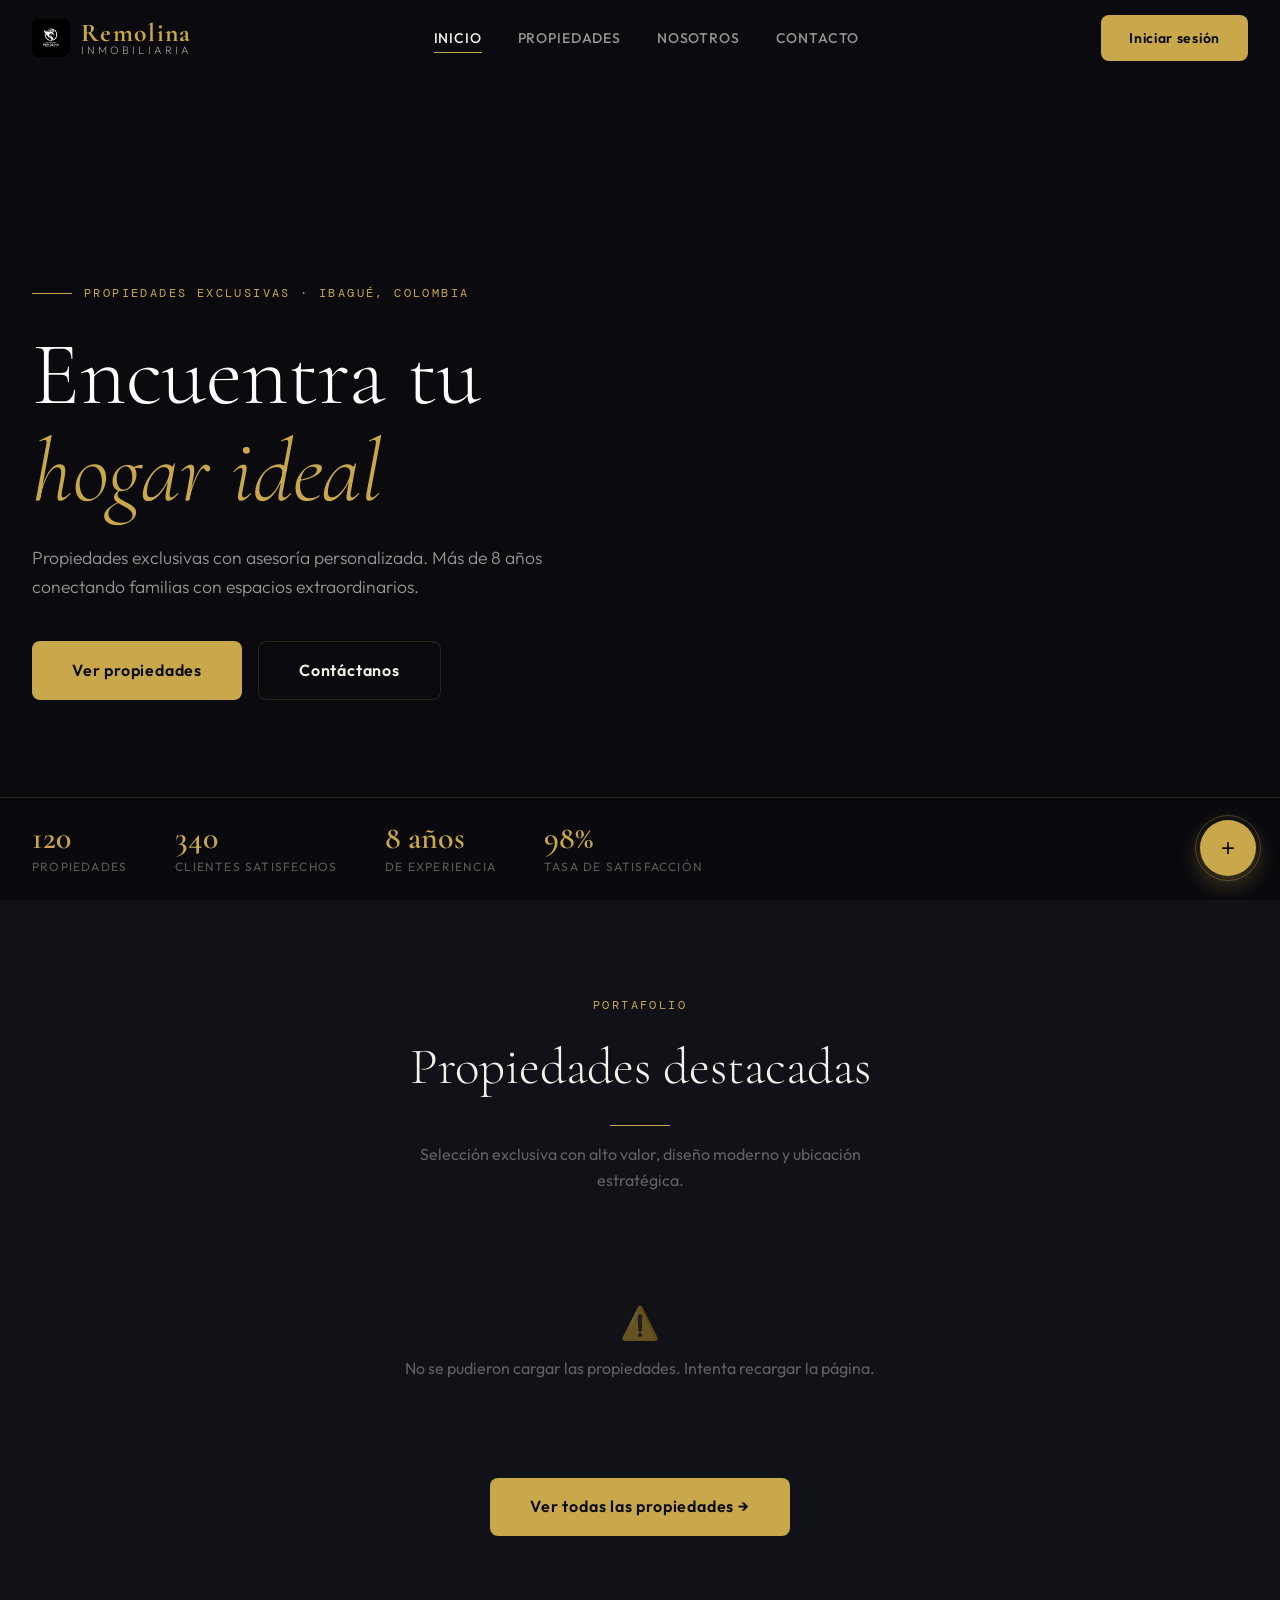
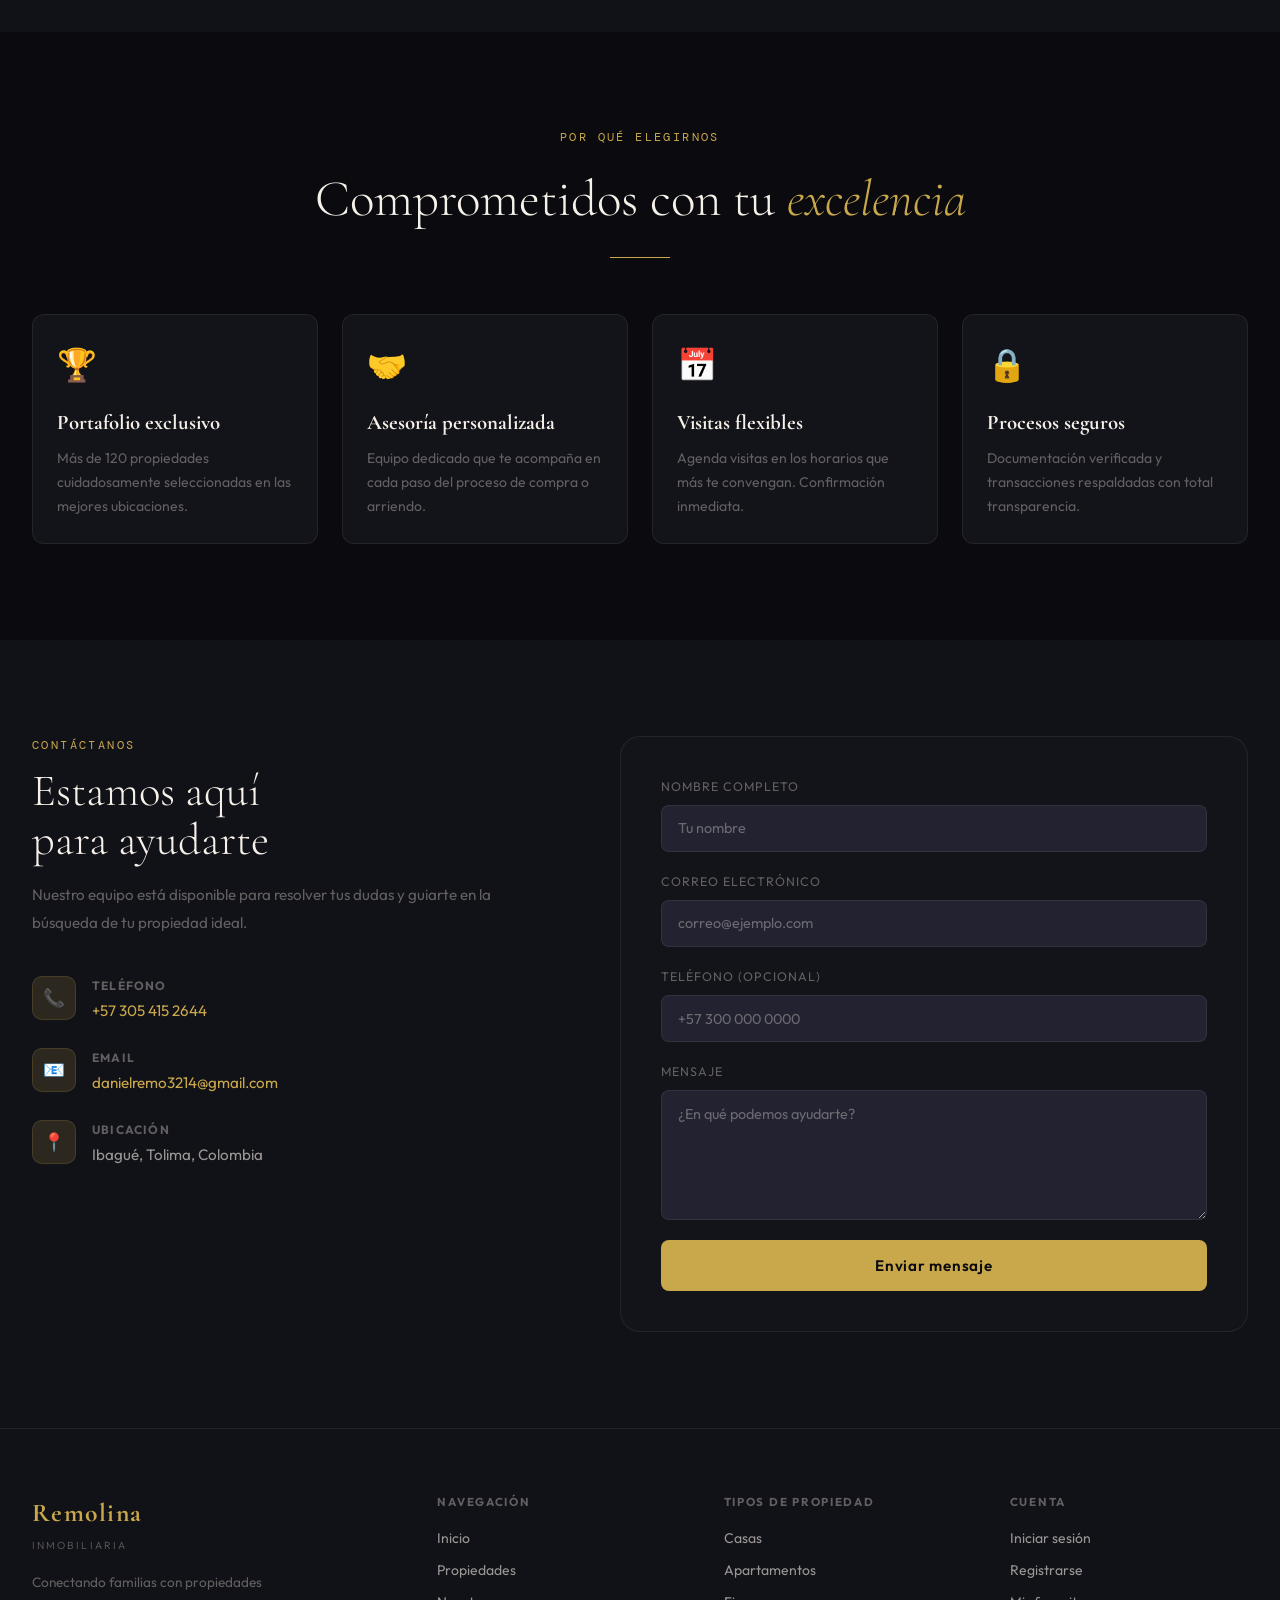
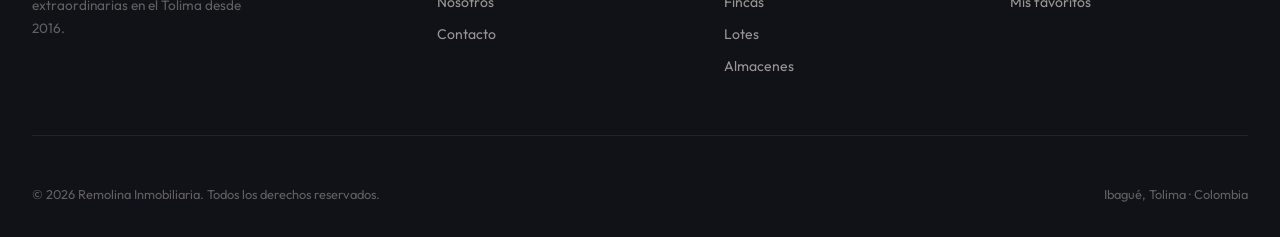
==== commit 3a1def8d: "feat: arreglos de bugs en el login + interfaz de admin en detalles.html mejorada" ====
--- a/index.html
+++ b/index.html
@@ -277,7 +277,6 @@
         <a href="login.html">Iniciar sesión</a>
         <a href="login.html#registro">Registrarse</a>
         <a href="favoritos.html">Mis favoritos</a>
-        <a href="citas.html">Mis citas</a>
       </div>
     </div>
     <div class="footer-bottom">
@@ -487,7 +486,8 @@
       return;
     }
 
-    data.forEach((p, i) => grid.appendChild(buildCard(p, i * 0.1)));
+    // Mostrar máximo 4
+    data.slice(0, 4).forEach((p, i) => grid.appendChild(buildCard(p, i * 0.1)));
     grid.style.display = '';
 
     const obs = new IntersectionObserver(entries => {
--- a/styles.css
+++ b/styles.css
@@ -1279,13 +1279,15 @@
   background: transparent;
   border: none;
   color: var(--gold);
-  font-size: 0.78rem;
-  font-family: var(--ff-body);
-  font-weight: 500;
+  font-size: 1.1rem;
   cursor: pointer;
-  letter-spacing: 0.05em;
-  text-transform: uppercase;
-}
+  padding: 0.25rem;
+  line-height: 1;
+  opacity: 0.7;
+  transition: opacity 0.2s, transform 0.15s;
+  user-select: none;
+}
+.toggle-password:hover { opacity: 1; transform: translateY(-50%) scale(1.15); }
 
 .auth-message {
   font-size: 0.875rem;
@@ -2054,4 +2056,76 @@
 .detalle-thumbs img.active {
   border: 2px solid var(--gold);
   opacity: 1;
-}+}
+/* ─── TABS MODALIDAD (Venta / Arriendo) ─────────────────────────────────────── */
+.modalidad-tab {
+  background: transparent;
+  border: none;
+  border-bottom: 3px solid transparent;
+  color: var(--ivory-dimmer);
+  font-family: var(--ff-body);
+  font-size: 0.9rem;
+  font-weight: 500;
+  padding: 0.85rem 1.5rem;
+  cursor: pointer;
+  transition: all 0.2s;
+  letter-spacing: 0.02em;
+  margin-bottom: -1px;
+}
+.modalidad-tab:hover { color: var(--ivory); }
+.modalidad-tab.active {
+  color: var(--gold);
+  border-bottom-color: var(--gold);
+}
+
+/* ─── BADGE MODALIDAD en cards ───────────────────────────────────────────────── */
+.card-modalidad-badge {
+  position: absolute;
+  bottom: 0.6rem;
+  left: 0.6rem;
+  top: auto;
+  padding: 0.25rem 0.65rem;
+  border-radius: 6px;
+  font-size: 0.72rem;
+  font-weight: 600;
+  letter-spacing: 0.04em;
+  backdrop-filter: blur(8px);
+}
+.card-modalidad-badge.venta {
+  background: rgba(201, 168, 76, 0.15);
+  color: var(--gold);
+  border: 1px solid rgba(201, 168, 76, 0.35);
+}
+.card-modalidad-badge.arriendo {
+  background: rgba(59, 130, 246, 0.15);
+  color: #93c5fd;
+  border: 1px solid rgba(59, 130, 246, 0.35);
+}
+
+/* ─── FRANJA ADMIN en cards (solo is_staff) ─────────────────────────────────── */
+.admin-card-actions {
+  display: flex;
+  border-top: 1px solid rgba(255,255,255,0.06);
+}
+
+.admin-card-btn {
+  flex: 1;
+  padding: 0.6rem 0;
+  border: none;
+  background: transparent;
+  font-family: var(--ff-body);
+  font-size: 0.78rem;
+  font-weight: 500;
+  cursor: pointer;
+  transition: background 0.18s;
+  letter-spacing: 0.02em;
+}
+
+.admin-edit {
+  color: #fbbf24;
+  border-right: 1px solid rgba(255,255,255,0.06);
+}
+.admin-edit:hover { background: rgba(217,119,6,0.15); }
+
+.admin-delete { color: #f87171; }
+.admin-delete:hover { background: rgba(220,38,38,0.12); }
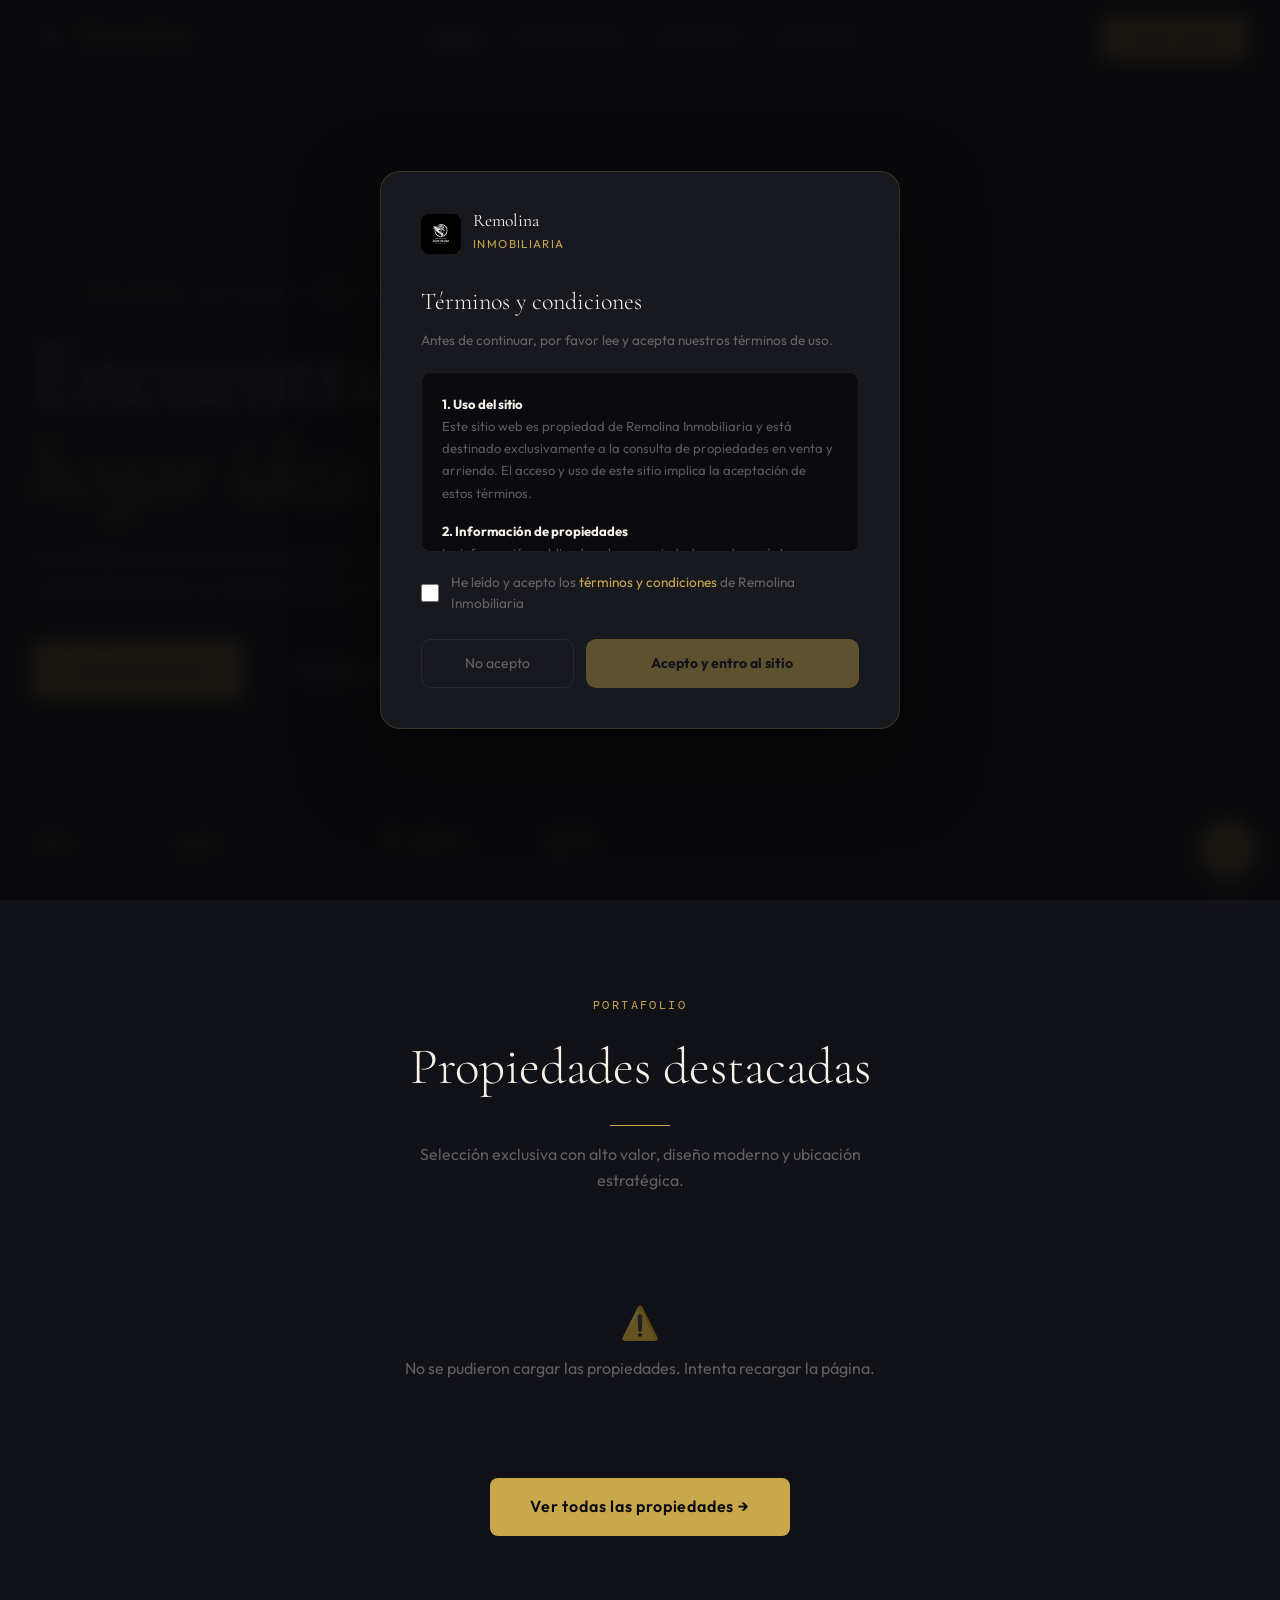
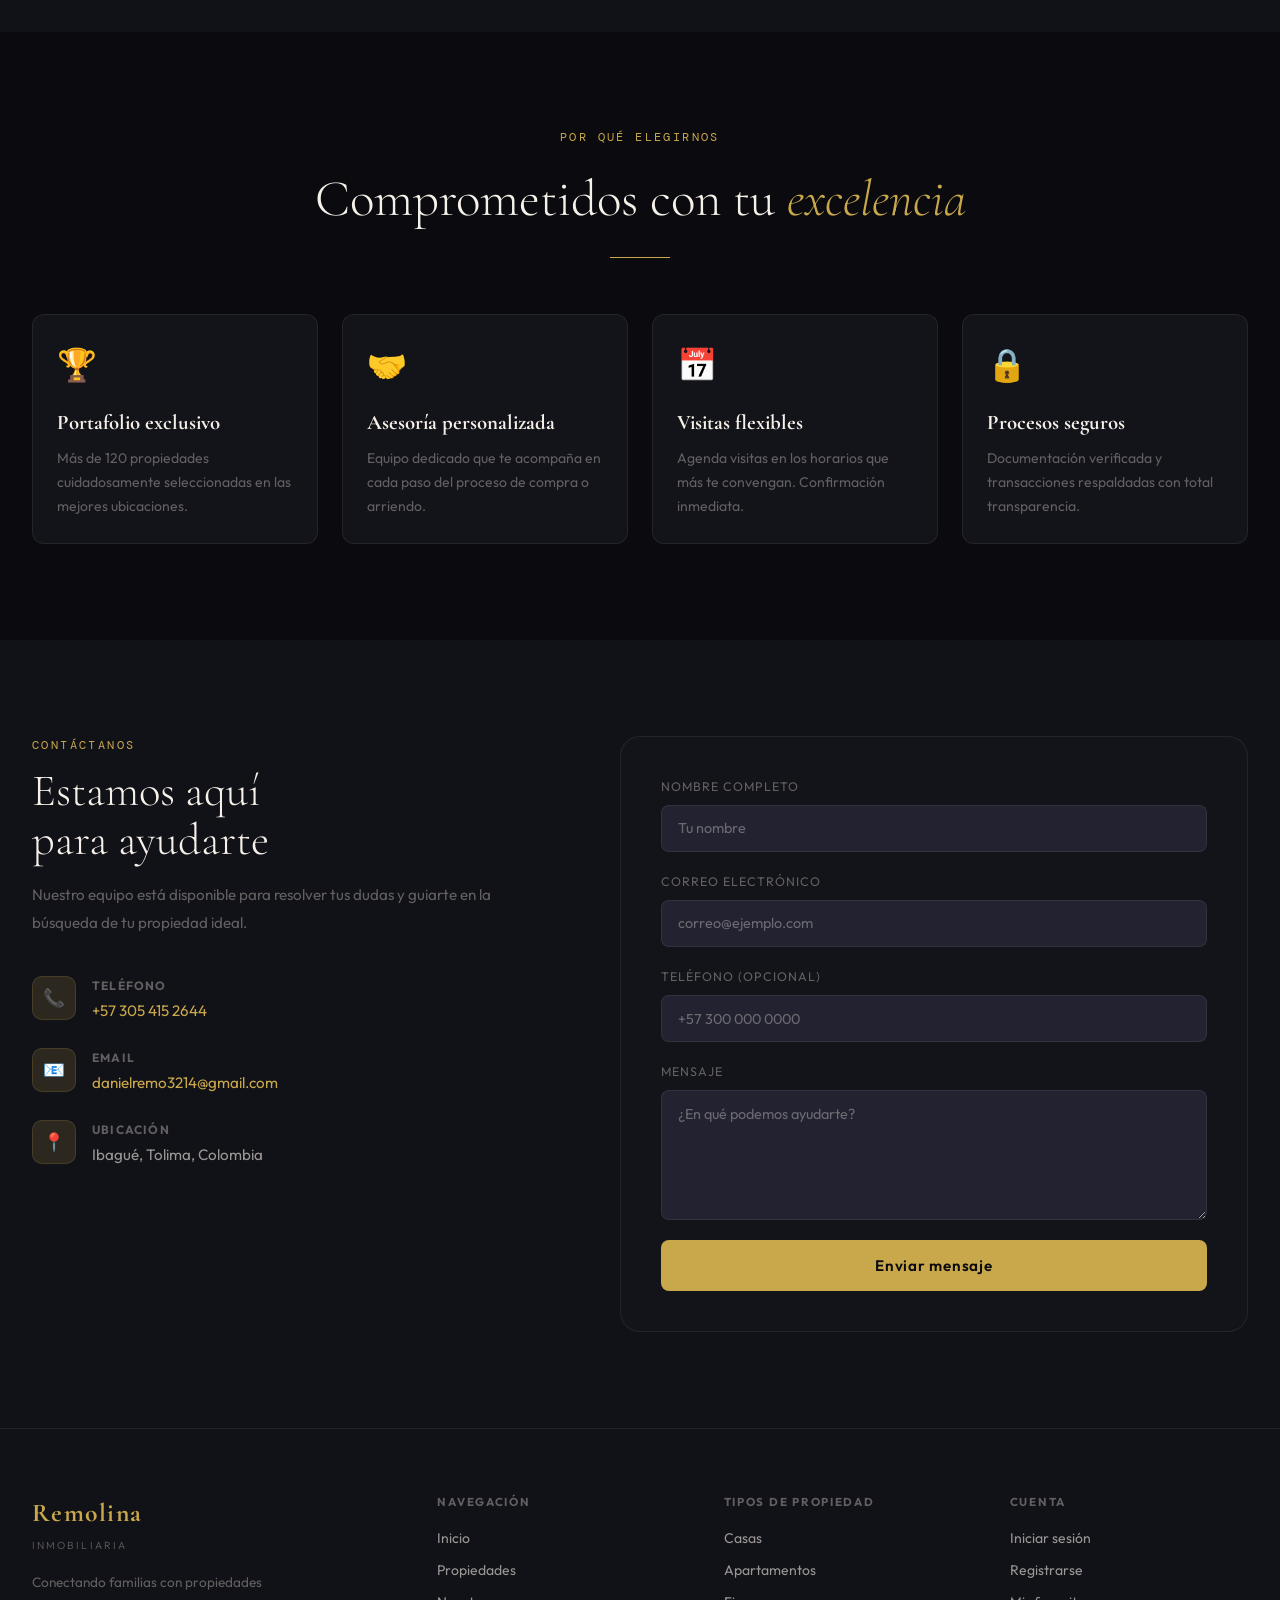
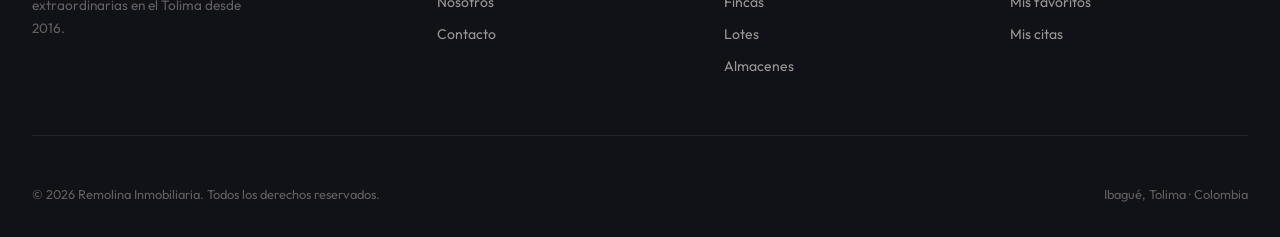
==== commit a2f02284: "feat: mejoras en detalles de propiedades y estilos" ====
--- a/index.html
+++ b/index.html
@@ -277,6 +277,7 @@
         <a href="login.html">Iniciar sesión</a>
         <a href="login.html#registro">Registrarse</a>
         <a href="favoritos.html">Mis favoritos</a>
+        <a href="citas.html">Mis citas</a>
       </div>
     </div>
     <div class="footer-bottom">
@@ -587,5 +588,164 @@
 </script>
 
 <script src="https://assets.calendly.com/assets/external/widget.js" async></script>
+<!-- ═══ TÉRMINOS Y CONDICIONES ═══ -->
+<div id="terminosOverlay" style="
+  position:fixed; inset:0; z-index:9999;
+  background:rgba(10,10,12,0.92);
+  backdrop-filter:blur(8px);
+  display:flex; align-items:center; justify-content:center;
+  padding:1rem;
+">
+  <div style="
+    background:var(--obsidian-3);
+    border:1px solid var(--border);
+    border-radius:20px;
+    max-width:520px; width:100%;
+    padding:2.5rem;
+    box-shadow:0 32px 80px rgba(0,0,0,0.6);
+    position:relative;
+  ">
+    <!-- Logo -->
+    <div style="display:flex; align-items:center; gap:0.75rem; margin-bottom:1.75rem;">
+      <img src="videos/logo.png" alt="Logo" style="width:40px; height:40px; object-fit:contain; border-radius:8px;">
+      <div>
+        <span style="font-family:var(--ff-display); font-size:1.1rem; color:var(--ivory); display:block; line-height:1;">Remolina</span>
+        <span style="font-size:0.72rem; color:var(--gold); letter-spacing:0.12em; text-transform:uppercase;">Inmobiliaria</span>
+      </div>
+    </div>
+
+    <h2 style="font-family:var(--ff-display); font-size:1.5rem; font-weight:300; color:var(--ivory); margin-bottom:0.5rem;">
+      Términos y condiciones
+    </h2>
+    <p style="color:var(--ivory-dimmer); font-size:0.85rem; margin-bottom:1.25rem;">
+      Antes de continuar, por favor lee y acepta nuestros términos de uso.
+    </p>
+
+    <!-- Caja de texto con scroll -->
+    <div style="
+      background:var(--obsidian);
+      border:1px solid var(--border-soft);
+      border-radius:10px;
+      padding:1.25rem;
+      height:180px;
+      overflow-y:auto;
+      font-size:0.82rem;
+      color:var(--ivory-dimmer);
+      line-height:1.7;
+      margin-bottom:1.25rem;
+    ">
+      <p><strong style="color:var(--ivory);">1. Uso del sitio</strong><br>
+      Este sitio web es propiedad de Remolina Inmobiliaria y está destinado exclusivamente a la consulta de propiedades en venta y arriendo. El acceso y uso de este sitio implica la aceptación de estos términos.</p>
+
+      <p style="margin-top:1rem;"><strong style="color:var(--ivory);">2. Información de propiedades</strong><br>
+      La información publicada sobre propiedades es de carácter informativo. Los precios, disponibilidad y características pueden variar. Remolina Inmobiliaria no se hace responsable por errores tipográficos u omisiones.</p>
+
+      <p style="margin-top:1rem;"><strong style="color:var(--ivory);">3. Datos personales</strong><br>
+      Los datos que proporciones al registrarte o contactarnos serán utilizados únicamente para gestionar tu solicitud y mejorar tu experiencia. No compartimos tu información con terceros sin tu consentimiento.</p>
+
+      <p style="margin-top:1rem;"><strong style="color:var(--ivory);">4. Propiedad intelectual</strong><br>
+      Todo el contenido de este sitio — imágenes, textos, logotipos y diseño — es propiedad de Remolina Inmobiliaria y está protegido por las leyes de derechos de autor.</p>
+
+      <p style="margin-top:1rem;"><strong style="color:var(--ivory);">5. Contacto</strong><br>
+      Para cualquier inquietud sobre estos términos puedes contactarnos a través del formulario de contacto o al WhatsApp oficial de la inmobiliaria.</p>
+    </div>
+
+    <!-- Checkbox -->
+    <label style="display:flex; align-items:center; gap:0.75rem; cursor:pointer; margin-bottom:1.5rem;">
+      <input type="checkbox" id="checkTerminos" style="
+        width:18px; height:18px; accent-color:var(--gold); cursor:pointer; flex-shrink:0;
+      ">
+      <span style="font-size:0.85rem; color:var(--ivory-dimmer);">
+        He leído y acepto los <span style="color:var(--gold);">términos y condiciones</span> de Remolina Inmobiliaria
+      </span>
+    </label>
+
+    <!-- Botones -->
+    <div style="display:flex; gap:0.75rem;">
+      <button onclick="rechazarTerminos()" style="
+        flex:1; padding:0.9rem; border-radius:10px;
+        background:transparent; border:1px solid var(--border-soft);
+        color:var(--ivory-dimmer); font-family:var(--ff-body);
+        font-size:0.875rem; cursor:pointer; transition:0.2s;
+      " onmouseover="this.style.borderColor='#f87171'; this.style.color='#f87171';"
+         onmouseout="this.style.borderColor=''; this.style.color='';">
+        No acepto
+      </button>
+      <button onclick="aceptarTerminos()" id="btnAceptar" disabled style="
+        flex:2; padding:0.9rem; border-radius:10px;
+        background:var(--gold); border:none;
+        color:var(--obsidian); font-family:var(--ff-body);
+        font-weight:700; font-size:0.875rem;
+        cursor:not-allowed; opacity:0.4; transition:0.2s;
+      ">
+        Acepto y entro al sitio
+      </button>
+    </div>
+  </div>
+</div>
+
+<!-- Página bloqueada si no acepta -->
+<div id="bloqueado" style="
+  display:none; position:fixed; inset:0; z-index:9998;
+  background:var(--obsidian);
+  flex-direction:column; align-items:center; justify-content:center; text-align:center;
+  padding:2rem;
+">
+  <img src="videos/logo.png" alt="Logo" style="width:64px; opacity:0.4; margin-bottom:1.5rem;">
+  <h2 style="font-family:var(--ff-display); font-size:1.8rem; font-weight:300; color:var(--ivory-dimmer); margin-bottom:0.75rem;">
+    Acceso restringido
+  </h2>
+  <p style="color:var(--ivory-dimmer); font-size:0.9rem; max-width:380px; line-height:1.6; margin-bottom:1.5rem;">
+    Para acceder a Remolina Inmobiliaria debes aceptar los términos y condiciones de uso.
+  </p>
+  <button onclick="volverATerminos()" style="
+    background:var(--gold); color:var(--obsidian); border:none;
+    border-radius:10px; padding:0.9rem 2rem;
+    font-family:var(--ff-body); font-weight:700; font-size:0.9rem; cursor:pointer;
+  ">
+    Volver y aceptar
+  </button>
+</div>
+
+<script>
+  // Si ya aceptó antes, no mostrar el modal
+  if (localStorage.getItem('terminosAceptados') === 'si') {
+    document.getElementById('terminosOverlay').style.display = 'none';
+  } else {
+    document.body.style.overflow = 'hidden';
+  }
+
+  // Habilitar botón solo si marca el checkbox
+  document.getElementById('checkTerminos').addEventListener('change', function() {
+    const btn = document.getElementById('btnAceptar');
+    btn.disabled = !this.checked;
+    btn.style.opacity    = this.checked ? '1'            : '0.4';
+    btn.style.cursor     = this.checked ? 'pointer'      : 'not-allowed';
+  });
+
+  function aceptarTerminos() {
+    localStorage.setItem('terminosAceptados', 'si');
+    document.getElementById('terminosOverlay').style.display = 'none';
+    document.body.style.overflow = '';
+  }
+
+  function rechazarTerminos() {
+    document.getElementById('terminosOverlay').style.display = 'none';
+    const bloqueado = document.getElementById('bloqueado');
+    bloqueado.style.display = 'flex';
+    document.body.style.overflow = 'hidden';
+  }
+
+  function volverATerminos() {
+    document.getElementById('bloqueado').style.display = 'none';
+    document.getElementById('terminosOverlay').style.display = 'flex';
+    document.getElementById('checkTerminos').checked = false;
+    const btn = document.getElementById('btnAceptar');
+    btn.disabled = true;
+    btn.style.opacity = '0.4';
+    btn.style.cursor  = 'not-allowed';
+  }
+</script>
+
 </body>
 </html>
--- a/styles.css
+++ b/styles.css
@@ -2128,4 +2128,16 @@
 .admin-edit:hover { background: rgba(217,119,6,0.15); }
 
 .admin-delete { color: #f87171; }
-.admin-delete:hover { background: rgba(220,38,38,0.12); }+.admin-delete:hover { background: rgba(220,38,38,0.12); }
+
+/* ─── BOTONES ADMIN subir media en detalle ───────────────────────────────────── */
+.admin-upload-btn {
+  cursor: pointer;
+  border: 1px dashed rgba(201,168,76,0.4) !important;
+  color: var(--gold) !important;
+  transition: background 0.2s, border-color 0.2s;
+}
+.admin-upload-btn:hover {
+  background: rgba(201,168,76,0.08);
+  border-color: var(--gold) !important;
+}
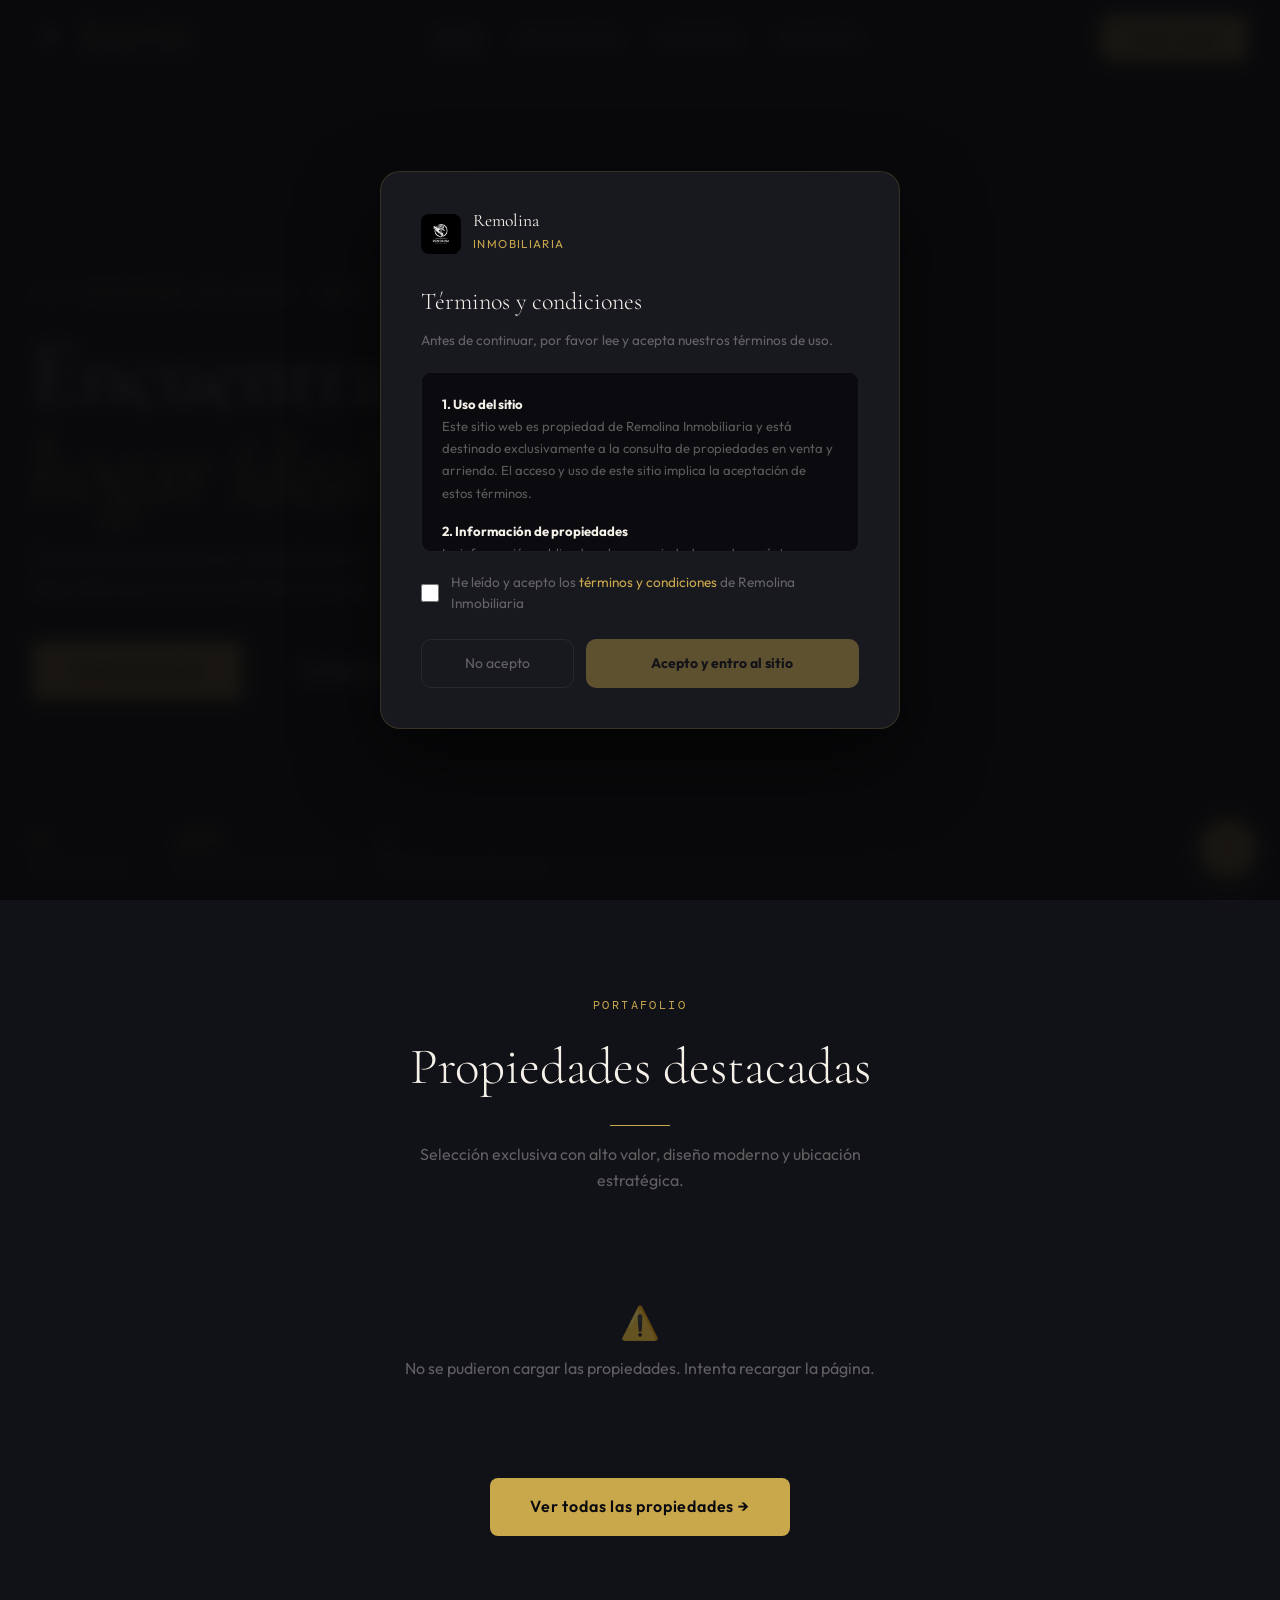
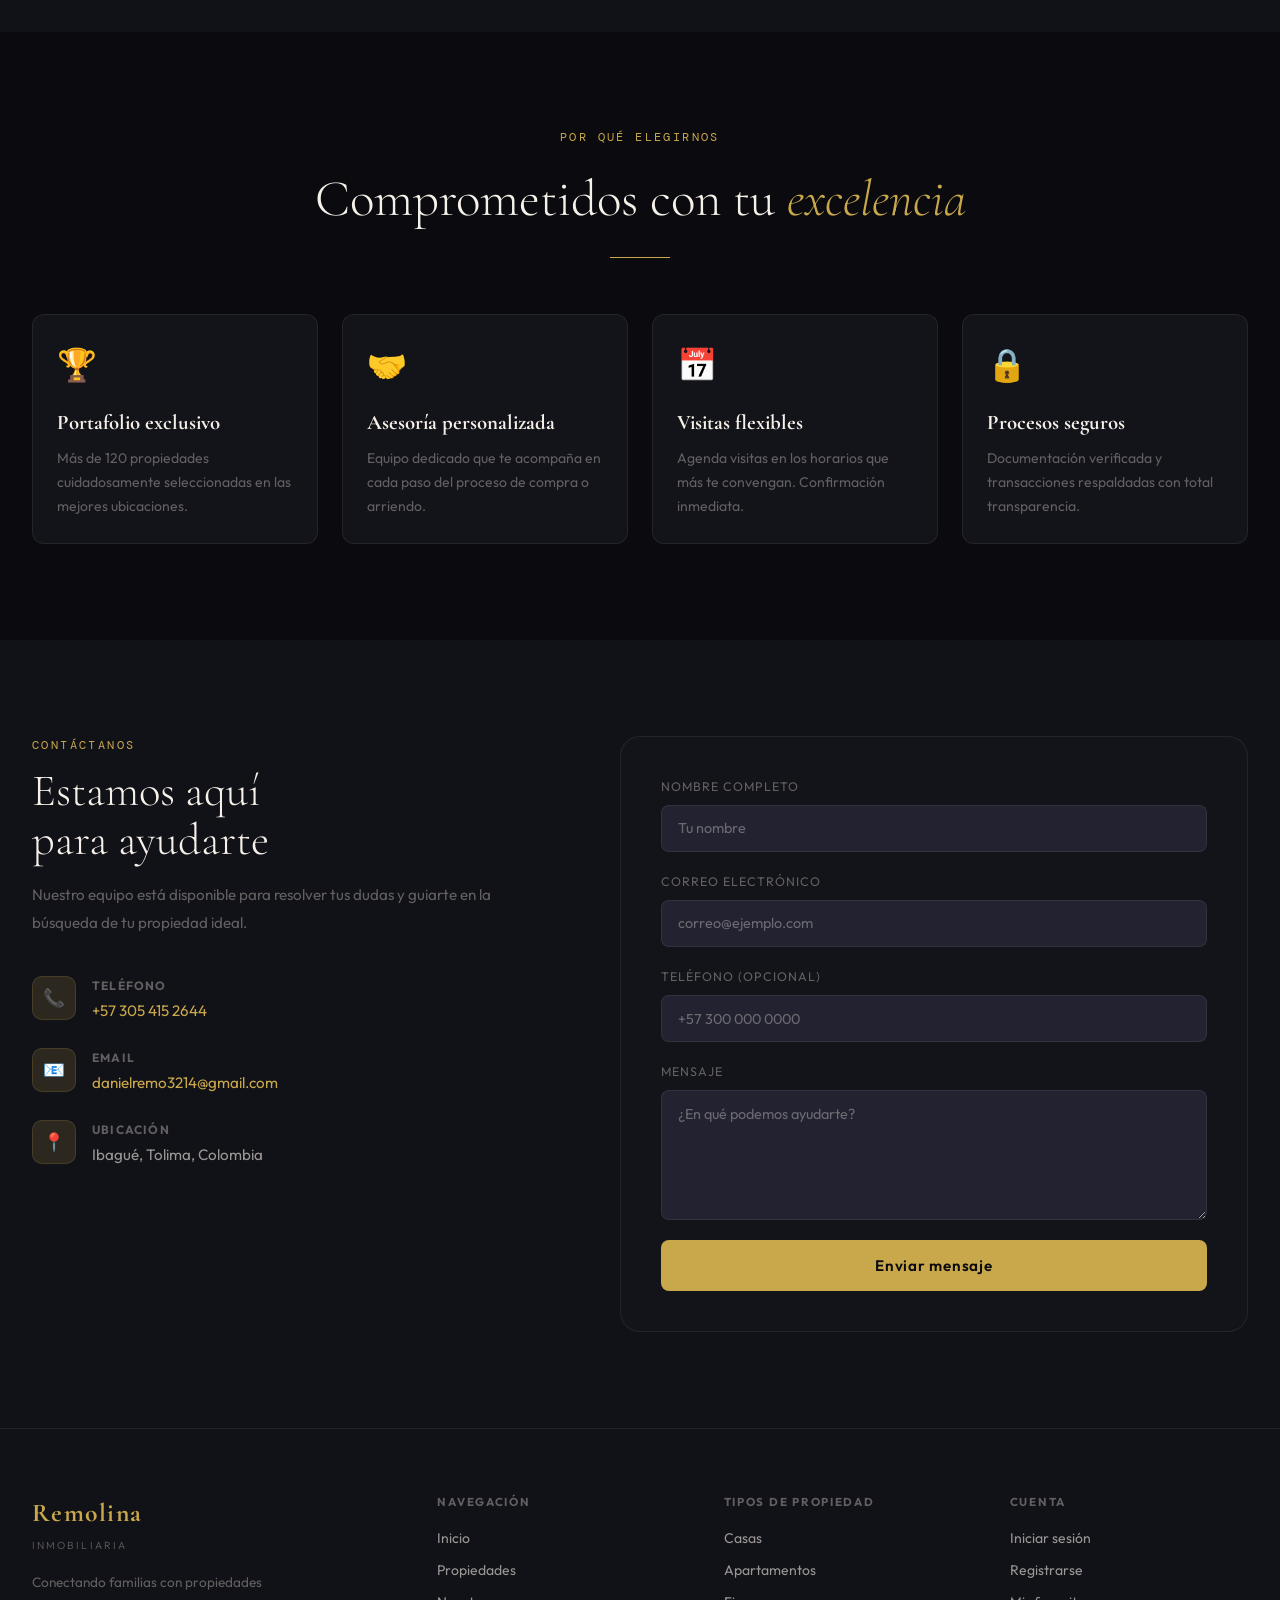
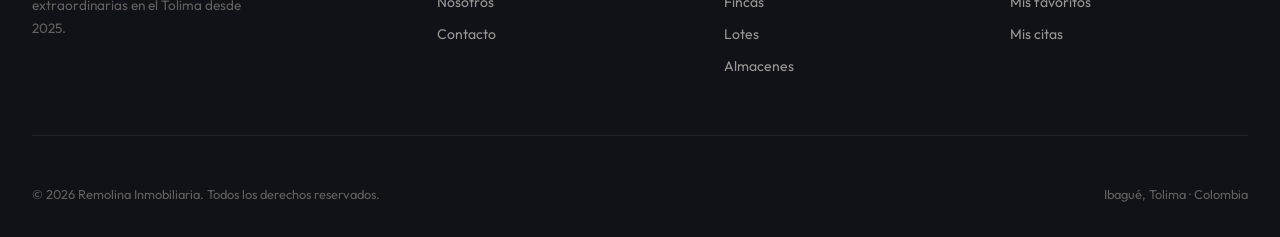
==== commit a0e9bbe3: "Subir cambios" ====
--- a/index.html
+++ b/index.html
@@ -4,7 +4,7 @@
   <meta charset="UTF-8">
   <meta name="viewport" content="width=device-width, initial-scale=1.0">
   <title>Remolina Inmobiliaria — Encuentra tu hogar ideal</title>
-  <link rel="stylesheet" href="styles.css">
+  <link rel="stylesheet" href="assets/css/styles.css">
 </head>
 <body>
 
@@ -12,7 +12,7 @@
 <header class="navbar" id="navbar">
   <div class="nav-inner">
     <a href="index.html" class="nav-logo">
-      <img src="videos/logo.png" alt="Logo Remolina" class="nav-logo-img">
+      <img src="assets/media/videos/logo.png" alt="Logo Remolina" class="nav-logo-img">
       <div class="nav-logo-text">
         <span class="logo-main">Remolina</span>
         <span class="logo-sub">Inmobiliaria</span>
@@ -46,7 +46,7 @@
 <section id="hero">
   <div class="hero-video-wrap">
     <video autoplay muted loop playsinline>
-      <source src="videos/hero.mp4" type="video/mp4">
+      <source src="assets/media/videos/hero.mp4" type="video/mp4">
     </video>
   </div>
 
@@ -58,7 +58,7 @@
       Encuentra tu<br><em>hogar ideal</em>
     </h1>
     <p class="hero-sub">
-      Propiedades exclusivas con asesoría personalizada. Más de 8 años conectando familias con espacios extraordinarios.
+      Propiedades exclusivas con asesoría personalizada. <span id="heroPropCount">0</span> propiedades disponibles para conectar familias con espacios extraordinarios.
     </p>
     <div class="hero-actions">
       <a href="propiedades.html" class="btn btn-primary btn-lg">Ver propiedades</a>
@@ -73,16 +73,12 @@
         <div class="stat-label">Propiedades</div>
       </div>
       <div class="stat-item">
-        <div class="stat-number" id="statClients">0</div>
-        <div class="stat-label">Clientes satisfechos</div>
-      </div>
-      <div class="stat-item">
-        <div class="stat-number">8 años</div>
-        <div class="stat-label">De experiencia</div>
-      </div>
-      <div class="stat-item">
         <div class="stat-number">98%</div>
         <div class="stat-label">Tasa de satisfacción</div>
+      </div>
+      <div class="stat-item">
+        <div class="stat-number">1</div>
+        <div class="stat-label">Municipios atendidos</div>
       </div>
     </div>
   </div>
@@ -255,7 +251,7 @@
       <div class="footer-brand">
         <span class="logo-main text-gold">Remolina</span>
         <span class="logo-sub" style="color:var(--ivory-dimmer); letter-spacing:0.2em; font-size:0.65rem; text-transform:uppercase;">Inmobiliaria</span>
-        <p>Conectando familias con propiedades extraordinarias en el Tolima desde 2016.</p>
+        <p>Conectando familias con propiedades extraordinarias en el Tolima desde 2025.</p>
       </div>
       <div class="footer-col">
         <h4>Navegación</h4>
@@ -308,284 +304,8 @@
 <!-- ═══ TOAST ═══ -->
 <div class="toast-container" id="toastContainer"></div>
 
-<script type="module">
-const API_AUTH = 'http://127.0.0.1:8000/api/auth';
-const API_PROP = 'http://127.0.0.1:8000/api/propiedades';
-const API_FAV  = 'http://127.0.0.1:8000/api/favoritos';
-
-// ── Helpers ────────────────────────────────────────────────────────────────
-function showToast(msg, type = '') {
-  const t = document.createElement('div');
-  t.className = `toast ${type}`;
-  t.textContent = msg;
-  document.getElementById('toastContainer').appendChild(t);
-  setTimeout(() => t.remove(), 3200);
-}
-
-async function getCsrfToken() {
-  // En contexto cross-origin document.cookie no contiene cookies del dominio
-  // :8000, por eso siempre pedimos el token al endpoint y lo cacheamos.
-  if (window.__csrfToken) return window.__csrfToken;
-  const r = await fetch(`${API_AUTH}/csrf/`, { credentials: 'include' });
-  const data = await r.json();
-  window.__csrfToken = data.csrfToken;
-  return window.__csrfToken;
-}
-
-function formatPrice(price) {
-  if (!price) return 'Consultar precio';
-  return '$ ' + Number(price).toLocaleString('es-CO');
-}
-
-// ── Auth state ─────────────────────────────────────────────────────────────
-let currentUser = null;
-// FIX: favIds definido en scope global del módulo, garantiza disponibilidad
-// antes de renderizar cards
-let favIds = new Set();
-
-async function initAuth() {
-  try {
-    const res = await fetch(`${API_AUTH}/me/`, { credentials: 'include' });
-    if (res.ok) {
-      currentUser = await res.json();
-      document.getElementById('navUserName').textContent =
-        currentUser.first_name || currentUser.username;
-      document.getElementById('navUser').classList.remove('oculto');
-      document.getElementById('navLoginBtn').classList.add('oculto');
-
-      // FIX: await explícito para garantizar favIds poblado ANTES de retornar
-      // Antes, si el fetch de /ids/ tardaba, loadDestacadas podía renderizar
-      // sin saber cuáles propiedades estaban en favoritos
-      try {
-        const favRes = await fetch(`${API_FAV}/ids/`, { credentials: 'include' });
-        if (favRes.ok) {
-          const data = await favRes.json();
-          favIds = new Set(data.ids.map(String));
-        }
-      } catch {
-        // No bloquear si falla la carga de IDs
-        favIds = new Set();
-      }
-    } else {
-      document.getElementById('navUser').classList.add('oculto');
-      document.getElementById('navLoginBtn').classList.remove('oculto');
-    }
-  } catch {
-    document.getElementById('navUser').classList.add('oculto');
-    document.getElementById('navLoginBtn').classList.remove('oculto');
-  }
-}
-
-// ── Favorito toggle ────────────────────────────────────────────────────────
-async function toggleFav(propId, btn) {
-  if (!currentUser) {
-    showToast('Inicia sesión para guardar favoritos');
-    setTimeout(() => { window.location.href = 'login.html'; }, 1200);
-    return;
-  }
-
-  // FIX: deshabilitar botón durante la petición para evitar doble-clic
-  btn.disabled = true;
-
-  try {
-    const csrf = await getCsrfToken();
-    const res  = await fetch(`${API_FAV}/toggle/`, {
-      method: 'POST',
-      headers: { 'X-CSRFToken': csrf, 'Content-Type': 'application/json' },
-      credentials: 'include',
-      body: JSON.stringify({ propiedad_id: propId }),
-    });
-
-    if (res.ok || res.status === 201) {
-      const data = await res.json();
-      if (data.action === 'added') {
-        favIds.add(String(propId));
-        btn.textContent = '♥';
-        btn.classList.add('active');
-        showToast('❤ Guardado en favoritos', 'success');
-      } else {
-        favIds.delete(String(propId));
-        btn.textContent = '♡';
-        btn.classList.remove('active');
-        showToast('Eliminado de favoritos');
-      }
-    } else {
-      showToast('No se pudo actualizar favorito', 'error');
-    }
-  } catch {
-    showToast('Error de conexión', 'error');
-  } finally {
-    // FIX: rehabilitar botón siempre, incluso si hubo error
-    btn.disabled = false;
-  }
-}
-
-// ── Build card ─────────────────────────────────────────────────────────────
-function buildCard(p, delay = 0) {
-  const img   = p.imagen_display || 'videos/dani.png';
-  const isFav = favIds.has(String(p.id));
-
-  const features = [
-    p.habitaciones ? `${p.habitaciones} 🛏` : null,
-    p.banos        ? `${p.banos} 🛁`        : null,
-    p.area         ? `${p.area} m²`         : null,
-  ].filter(Boolean);
-
-  const card = document.createElement('div');
-  card.className = 'propiedad-card reveal';
-  card.style.transitionDelay = `${delay}s`;
-  card.innerHTML = `
-    <div class="card-img-wrap">
-      <img src="${img}" alt="${p.titulo}" loading="lazy"
-           onerror="this.src='videos/dani.png'">
-      <span class="card-badge ${p.estado}">
-        ${p.estado.charAt(0).toUpperCase() + p.estado.slice(1)}
-      </span>
-      <button class="card-fav ${isFav ? 'active' : ''}" data-id="${p.id}" title="Guardar en favoritos">
-        ${isFav ? '♥' : '♡'}
-      </button>
-    </div>
-    <div class="card-body">
-      <div class="card-type">
-        ${p.tipo ? p.tipo.charAt(0).toUpperCase() + p.tipo.slice(1) : 'Inmueble'}
-      </div>
-      <h3 class="card-title">${p.titulo}</h3>
-      <div class="card-location">📍 ${p.ciudad || 'Ibagué, Tolima'}</div>
-      <div class="card-price">${formatPrice(p.precio)}</div>
-      ${features.length
-        ? `<div class="card-features">${features.map(f => `<span>${f}</span>`).join('')}</div>`
-        : ''}
-      <div class="card-actions">
-        <a href="detalle.html?id=${p.id}" class="btn btn-sm btn-primary">Ver detalle</a>
-        <a href="#contacto" class="btn btn-sm btn-ghost-dark">Contacto</a>
-      </div>
-    </div>`;
-
-  // FIX: listener añadido con referencia directa al botón del DOM para
-  // que el estado (textContent, classList) se actualice correctamente
-  card.querySelector('.card-fav').addEventListener('click', (e) => {
-    toggleFav(p.id, e.currentTarget);
-  });
-
-  return card;
-}
-
-// ── Load destacadas ────────────────────────────────────────────────────────
-async function loadDestacadas() {
-  try {
-    const res  = await fetch(`${API_PROP}/destacadas/`, { credentials: 'include' });
-    if (!res.ok) throw new Error('API error');
-    const data = await res.json();
-
-    const skeleton = document.getElementById('propsSkeleton');
-    const grid     = document.getElementById('propsGrid');
-
-    skeleton.style.display = 'none';
-
-    if (!data.length) {
-      document.getElementById('propsError').style.display = 'block';
-      return;
-    }
-
-    // Mostrar máximo 4
-    data.slice(0, 4).forEach((p, i) => grid.appendChild(buildCard(p, i * 0.1)));
-    grid.style.display = '';
-
-    const obs = new IntersectionObserver(entries => {
-      entries.forEach(e => { if (e.isIntersecting) e.target.classList.add('visible'); });
-    }, { threshold: 0.1 });
-    document.querySelectorAll('#propsGrid .reveal').forEach(el => obs.observe(el));
-
-  } catch {
-    document.getElementById('propsSkeleton').style.display = 'none';
-    document.getElementById('propsError').style.display    = 'block';
-  }
-}
-
-// ── Init ───────────────────────────────────────────────────────────────────
-// FIX: secuencia estricta — primero auth+favIds, luego renderizar cards
-// Antes el orden podía invertirse si alguna promesa resolvía antes
-(async () => {
-  await initAuth();       // garantiza currentUser y favIds listos
-  await loadDestacadas(); // renderiza cards ya con favIds correcto
-})();
-
-// ── Logout ─────────────────────────────────────────────────────────────────
-document.getElementById('navLogout')?.addEventListener('click', async (e) => {
-  e.preventDefault();
-  const csrf = await getCsrfToken();
-  await fetch(`${API_AUTH}/logout/`, {
-    method: 'POST',
-    headers: { 'X-CSRFToken': csrf, 'Content-Type': 'application/json' },
-    credentials: 'include',
-  });
-  window.location.reload();
-});
-
-// ── Navbar scroll ──────────────────────────────────────────────────────────
-const navbar = document.getElementById('navbar');
-window.addEventListener('scroll', () => {
-  navbar.classList.toggle('scrolled', window.scrollY > 30);
-});
-navbar.classList.add('scrolled');
-
-// ── Hamburger ──────────────────────────────────────────────────────────────
-document.getElementById('navHamburger').addEventListener('click', () => {
-  document.getElementById('navMenu').classList.toggle('open');
-});
-
-// ── FAB ────────────────────────────────────────────────────────────────────
-const fabMain  = document.getElementById('fab-main');
-const fabItems = document.getElementById('fab-items');
-fabMain.addEventListener('click', () => {
-  fabItems.classList.toggle('oculto');
-  fabMain.classList.toggle('open');
-});
-document.addEventListener('click', (e) => {
-  if (!fabMain.contains(e.target) && !fabItems.contains(e.target)) {
-    fabItems.classList.add('oculto');
-    fabMain.classList.remove('open');
-  }
-});
-
-// ── Reveal general ─────────────────────────────────────────────────────────
-const revealObs = new IntersectionObserver(entries => {
-  entries.forEach(e => { if (e.isIntersecting) e.target.classList.add('visible'); });
-}, { threshold: 0.1 });
-document.querySelectorAll('.reveal:not(#propsGrid .reveal)').forEach(el => revealObs.observe(el));
-
-// ── Contacto form ──────────────────────────────────────────────────────────
-document.getElementById('contactForm').addEventListener('submit', (e) => {
-  e.preventDefault();
-  document.getElementById('formSuccess').classList.add('show');
-  e.target.reset();
-  setTimeout(() => document.getElementById('formSuccess').classList.remove('show'), 5000);
-});
-
-// ── Counter animation ──────────────────────────────────────────────────────
-function animateCount(el, target) {
-  let n = 0;
-  const step = Math.ceil(target / 60);
-  const t = setInterval(() => {
-    n = Math.min(n + step, target);
-    el.textContent = n + (el.dataset.suffix || '');
-    if (n >= target) clearInterval(t);
-  }, 20);
-}
-const statObs = new IntersectionObserver(([e]) => {
-  if (e.isIntersecting) {
-    animateCount(document.getElementById('statProps'),   120);
-    animateCount(document.getElementById('statClients'), 340);
-    statObs.disconnect();
-  }
-});
-statObs.observe(document.getElementById('statProps'));
-
-// ── Video fallback ─────────────────────────────────────────────────────────
-document.querySelector('.hero-video-wrap video')?.addEventListener('error', () => {
-  document.querySelector('.hero-video-wrap video').style.display = 'none';
-});
-</script>
+<script src="assets/js/app-config.js"></script>
+<script src="assets/js/index.js"></script>
 
 <script src="https://assets.calendly.com/assets/external/widget.js" async></script>
 <!-- ═══ TÉRMINOS Y CONDICIONES ═══ -->
@@ -607,7 +327,7 @@
   ">
     <!-- Logo -->
     <div style="display:flex; align-items:center; gap:0.75rem; margin-bottom:1.75rem;">
-      <img src="videos/logo.png" alt="Logo" style="width:40px; height:40px; object-fit:contain; border-radius:8px;">
+      <img src="assets/media/videos/logo.png" alt="Logo" style="width:40px; height:40px; object-fit:contain; border-radius:8px;">
       <div>
         <span style="font-family:var(--ff-display); font-size:1.1rem; color:var(--ivory); display:block; line-height:1;">Remolina</span>
         <span style="font-size:0.72rem; color:var(--gold); letter-spacing:0.12em; text-transform:uppercase;">Inmobiliaria</span>
@@ -691,7 +411,7 @@
   flex-direction:column; align-items:center; justify-content:center; text-align:center;
   padding:2rem;
 ">
-  <img src="videos/logo.png" alt="Logo" style="width:64px; opacity:0.4; margin-bottom:1.5rem;">
+  <img src="assets/media/videos/logo.png" alt="Logo" style="width:64px; opacity:0.4; margin-bottom:1.5rem;">
   <h2 style="font-family:var(--ff-display); font-size:1.8rem; font-weight:300; color:var(--ivory-dimmer); margin-bottom:0.75rem;">
     Acceso restringido
   </h2>
@@ -707,45 +427,7 @@
   </button>
 </div>
 
-<script>
-  // Si ya aceptó antes, no mostrar el modal
-  if (localStorage.getItem('terminosAceptados') === 'si') {
-    document.getElementById('terminosOverlay').style.display = 'none';
-  } else {
-    document.body.style.overflow = 'hidden';
-  }
-
-  // Habilitar botón solo si marca el checkbox
-  document.getElementById('checkTerminos').addEventListener('change', function() {
-    const btn = document.getElementById('btnAceptar');
-    btn.disabled = !this.checked;
-    btn.style.opacity    = this.checked ? '1'            : '0.4';
-    btn.style.cursor     = this.checked ? 'pointer'      : 'not-allowed';
-  });
-
-  function aceptarTerminos() {
-    localStorage.setItem('terminosAceptados', 'si');
-    document.getElementById('terminosOverlay').style.display = 'none';
-    document.body.style.overflow = '';
-  }
-
-  function rechazarTerminos() {
-    document.getElementById('terminosOverlay').style.display = 'none';
-    const bloqueado = document.getElementById('bloqueado');
-    bloqueado.style.display = 'flex';
-    document.body.style.overflow = 'hidden';
-  }
-
-  function volverATerminos() {
-    document.getElementById('bloqueado').style.display = 'none';
-    document.getElementById('terminosOverlay').style.display = 'flex';
-    document.getElementById('checkTerminos').checked = false;
-    const btn = document.getElementById('btnAceptar');
-    btn.disabled = true;
-    btn.style.opacity = '0.4';
-    btn.style.cursor  = 'not-allowed';
-  }
-</script>
+<script src="assets/js/index-terms.js"></script>
 
 </body>
 </html>
--- a/assets/css/styles.css
+++ b/assets/css/styles.css
@@ -0,0 +1,2143 @@
+/* ═══════════════════════════════════════════════
+   REMOLINA INMOBILIARIA — Design System
+   Palette: Obsidian · Ivory · Gold
+   ═══════════════════════════════════════════════ */
+
+@import url('https://fonts.googleapis.com/css2?family=Cormorant+Garamond:ital,wght@0,300;0,400;0,600;0,700;1,300;1,400&family=Outfit:wght@300;400;500;600;700&family=DM+Mono:wght@400;500&display=swap');
+
+/* ── Variables ── */
+:root {
+  --obsidian: #0a0a0f;
+  --obsidian-2: #111118;
+  --obsidian-3: #18181f;
+  --obsidian-4: #222230;
+  --card-bg: #13131a;
+  --gold: #c9a84c;
+  --gold-light: #e8c96f;
+  --gold-dim: rgba(201,168,76,0.15);
+  --ivory: #f5f0e8;
+  --ivory-dim: rgba(245,240,232,0.6);
+  --ivory-dimmer: rgba(245,240,232,0.35);
+  --white: #ffffff;
+  --red: #e74c3c;
+  --green: #27ae60;
+  --border: rgba(201,168,76,0.18);
+  --border-soft: rgba(255,255,255,0.07);
+  --shadow-gold: 0 0 40px rgba(201,168,76,0.12);
+  --shadow-card: 0 20px 60px rgba(0,0,0,0.5);
+  --radius: 12px;
+  --radius-lg: 20px;
+  --ff-display: 'Cormorant Garamond', Georgia, serif;
+  --ff-body: 'Outfit', sans-serif;
+  --ff-mono: 'DM Mono', monospace;
+  --transition: all 0.3s cubic-bezier(0.4,0,0.2,1);
+  --nav-h: 76px;
+}
+
+/* ── Reset ── */
+*, *::before, *::after {
+  margin: 0; padding: 0;
+  box-sizing: border-box;
+}
+
+html { scroll-behavior: smooth; font-size: 16px; }
+
+body {
+  font-family: var(--ff-body);
+  background: var(--obsidian);
+  color: var(--ivory);
+  line-height: 1.6;
+  overflow-x: hidden;
+}
+
+.oculto { display: none !important; }
+
+a { text-decoration: none; color: inherit; }
+ul { list-style: none; }
+img { display: block; max-width: 100%; }
+
+/* ── Scrollbar ── */
+::-webkit-scrollbar { width: 6px; }
+::-webkit-scrollbar-track { background: var(--obsidian-2); }
+::-webkit-scrollbar-thumb { background: var(--gold); border-radius: 3px; }
+
+/* ══════════════════════════
+   NAV
+══════════════════════════ */
+.navbar {
+  position: fixed;
+  top: 0; left: 0; right: 0;
+  height: var(--nav-h);
+  z-index: 1000;
+  transition: var(--transition);
+}
+
+.navbar.scrolled {
+  background: rgba(10,10,15,0.96);
+  backdrop-filter: blur(24px);
+  border-bottom: 1px solid var(--border);
+  box-shadow: 0 8px 32px rgba(0,0,0,0.4);
+}
+
+.nav-inner {
+  max-width: 1280px;
+  margin: 0 auto;
+  height: 100%;
+  padding: 0 2rem;
+  display: flex;
+  align-items: center;
+  justify-content: space-between;
+  gap: 2rem;
+}
+
+.nav-logo {
+  display: flex;
+  flex-direction: row;
+  align-items: center;
+  gap: 0.7rem;
+  line-height: 1;
+}
+
+.nav-logo-img {
+  width: 38px;
+  height: 38px;
+  object-fit: contain;
+  border-radius: 6px;
+  filter: brightness(1.05) contrast(1.05);
+  flex-shrink: 0;
+}
+
+.nav-logo-text {
+  display: flex;
+  flex-direction: column;
+}
+
+.logo-main {
+  font-family: var(--ff-display);
+  font-size: 1.6rem;
+  font-weight: 700;
+  color: var(--gold);
+  letter-spacing: 0.05em;
+}
+
+.logo-sub {
+  font-family: var(--ff-body);
+  font-size: 0.68rem;
+  font-weight: 300;
+  letter-spacing: 0.28em;
+  text-transform: uppercase;
+  color: var(--ivory-dim);
+}
+
+.nav-menu {
+  display: flex;
+  gap: 0.25rem;
+  align-items: center;
+}
+
+.nav-link {
+  font-size: 0.875rem;
+  font-weight: 500;
+  letter-spacing: 0.06em;
+  text-transform: uppercase;
+  color: var(--ivory-dim);
+  padding: 0.5rem 1rem;
+  border-radius: 6px;
+  transition: var(--transition);
+  position: relative;
+}
+
+.nav-link::after {
+  content: '';
+  position: absolute;
+  bottom: 2px; left: 1rem; right: 1rem;
+  height: 1px;
+  background: var(--gold);
+  transform: scaleX(0);
+  transform-origin: right;
+  transition: transform 0.3s ease;
+}
+
+.nav-link:hover, .nav-link.active {
+  color: var(--ivory);
+}
+
+.nav-link:hover::after, .nav-link.active::after {
+  transform: scaleX(1);
+  transform-origin: left;
+}
+
+.nav-actions {
+  display: flex;
+  align-items: center;
+  gap: 0.75rem;
+}
+
+.nav-user {
+  display: flex;
+  align-items: center;
+  gap: 0.75rem;
+  font-size: 0.85rem;
+}
+
+.nav-user-name {
+  color: var(--gold);
+  font-weight: 500;
+}
+
+/* ── Buttons ── */
+.btn {
+  display: inline-flex;
+  align-items: center;
+  justify-content: center;
+  gap: 0.5rem;
+  font-family: var(--ff-body);
+  font-weight: 600;
+  font-size: 0.875rem;
+  letter-spacing: 0.05em;
+  border: none;
+  border-radius: 8px;
+  cursor: pointer;
+  transition: var(--transition);
+  white-space: nowrap;
+  text-decoration: none;
+}
+
+.btn-primary {
+  background: var(--gold);
+  color: var(--obsidian);
+  padding: 0.75rem 1.75rem;
+}
+.btn-primary:hover {
+  background: var(--gold-light);
+  transform: translateY(-1px);
+  box-shadow: 0 8px 24px rgba(201,168,76,0.3);
+}
+
+.btn-ghost {
+  background: transparent;
+  color: var(--ivory);
+  border: 1px solid var(--border);
+  padding: 0.7rem 1.5rem;
+}
+.btn-ghost:hover {
+  border-color: var(--gold);
+  color: var(--gold);
+}
+
+.btn-ghost-dark {
+  background: transparent;
+  color: var(--ivory-dim);
+  border: 1px solid var(--border-soft);
+  padding: 0.6rem 1.25rem;
+  font-size: 0.8rem;
+}
+.btn-ghost-dark:hover {
+  border-color: var(--gold);
+  color: var(--gold);
+}
+
+.btn-sm {
+  padding: 0.55rem 1.1rem;
+  font-size: 0.8rem;
+}
+
+.btn-lg {
+  padding: 1rem 2.5rem;
+  font-size: 1rem;
+}
+
+.btn-danger {
+  background: var(--red);
+  color: white;
+  padding: 0.6rem 1.2rem;
+}
+.btn-danger:hover { background: #c0392b; }
+
+.btn-icon {
+  width: 40px; height: 40px;
+  padding: 0;
+  border-radius: 8px;
+}
+
+/* ══════════════════════════
+   HERO (index.html)
+══════════════════════════ */
+#hero {
+  position: relative;
+  height: 100vh;
+  min-height: 700px;
+  display: flex;
+  align-items: center;
+  overflow: hidden;
+}
+
+.hero-video-wrap {
+  position: absolute;
+  inset: 0;
+  z-index: 0;
+}
+
+.hero-video-wrap video {
+  width: 100%; height: 100%;
+  object-fit: cover;
+}
+
+.hero-video-fallback {
+  position: absolute;
+  inset: 0;
+  background:
+    linear-gradient(135deg, #0a0a0f 0%, #1a1030 50%, #0a1520 100%);
+}
+
+/* Animated background for fallback */
+.hero-video-fallback::after {
+  content: '';
+  position: absolute;
+  inset: 0;
+  background: url("data:image/svg+xml,%3Csvg width='60' height='60' viewBox='0 0 60 60' xmlns='http://www.w3.org/2000/svg'%3E%3Cg fill='none' fill-rule='evenodd'%3E%3Cg fill='%23c9a84c' fill-opacity='0.03'%3E%3Cpath d='M36 34v-4h-2v4h-4v2h4v4h2v-4h4v-2h-4zm0-30V0h-2v4h-4v2h4v4h2V6h4V4h-4zM6 34v-4H4v4H0v2h4v4h2v-4h4v-2H6zM6 4V0H4v4H0v2h4v4h2V6h4V4H6z'/%3E%3C/g%3E%3C/g%3E%3C/svg%3E");
+}
+
+.hero-overlay {
+  position: absolute;
+  inset: 0;
+  z-index: 1;
+  background: linear-gradient(
+    160deg,
+    rgba(10,10,15,0.85) 0%,
+    rgba(10,10,15,0.5) 50%,
+    rgba(10,10,15,0.8) 100%
+  );
+}
+
+.hero-content {
+  position: relative;
+  z-index: 2;
+  max-width: 1280px;
+  margin: 0 auto;
+  padding: 0 2rem;
+  padding-top: var(--nav-h);
+  width: 100%;
+}
+
+.hero-eyebrow {
+  display: inline-flex;
+  align-items: center;
+  gap: 0.75rem;
+  font-family: var(--ff-mono);
+  font-size: 0.75rem;
+  letter-spacing: 0.2em;
+  text-transform: uppercase;
+  color: var(--gold);
+  margin-bottom: 1.5rem;
+  opacity: 0;
+  animation: fadeUp 0.8s 0.2s forwards;
+}
+
+.hero-eyebrow::before {
+  content: '';
+  width: 40px; height: 1px;
+  background: var(--gold);
+}
+
+.hero-title {
+  font-family: var(--ff-display);
+  font-size: clamp(3rem, 7vw, 6rem);
+  font-weight: 300;
+  line-height: 1.08;
+  color: var(--white);
+  margin-bottom: 1.5rem;
+  max-width: 720px;
+  opacity: 0;
+  animation: fadeUp 0.8s 0.4s forwards;
+}
+
+.hero-title em {
+  font-style: italic;
+  color: var(--gold);
+}
+
+.hero-sub {
+  font-size: 1.1rem;
+  font-weight: 300;
+  color: var(--ivory-dim);
+  max-width: 520px;
+  margin-bottom: 2.5rem;
+  opacity: 0;
+  animation: fadeUp 0.8s 0.6s forwards;
+}
+
+.hero-actions {
+  display: flex;
+  gap: 1rem;
+  flex-wrap: wrap;
+  opacity: 0;
+  animation: fadeUp 0.8s 0.8s forwards;
+}
+
+/* Hero stats bottom bar */
+.hero-stats {
+  position: absolute;
+  bottom: 0; left: 0; right: 0;
+  z-index: 3;
+  background: rgba(10,10,15,0.85);
+  backdrop-filter: blur(20px);
+  border-top: 1px solid var(--border);
+}
+
+.hero-stats-inner {
+  max-width: 1280px;
+  margin: 0 auto;
+  padding: 1.5rem 2rem;
+  display: flex;
+  gap: 3rem;
+  align-items: center;
+}
+
+.stat-item { text-align: left; }
+
+.stat-number {
+  font-family: var(--ff-display);
+  font-size: 2rem;
+  font-weight: 600;
+  color: var(--gold);
+  line-height: 1;
+}
+
+.stat-label {
+  font-size: 0.75rem;
+  letter-spacing: 0.1em;
+  text-transform: uppercase;
+  color: var(--ivory-dimmer);
+  margin-top: 0.2rem;
+}
+
+/* ══════════════════════════
+   SECTION COMMONS
+══════════════════════════ */
+.section {
+  padding: 6rem 0;
+}
+
+.container {
+  max-width: 1280px;
+  margin: 0 auto;
+  padding: 0 2rem;
+}
+
+.section-header {
+  text-align: center;
+  margin-bottom: 3.5rem;
+}
+
+.section-tag {
+  font-family: var(--ff-mono);
+  font-size: 0.75rem;
+  letter-spacing: 0.2em;
+  text-transform: uppercase;
+  color: var(--gold);
+  display: block;
+  margin-bottom: 0.75rem;
+}
+
+.section-title {
+  font-family: var(--ff-display);
+  font-size: clamp(2rem, 4vw, 3.2rem);
+  font-weight: 300;
+  color: var(--ivory);
+  margin-bottom: 1rem;
+}
+
+.section-rule {
+  width: 60px; height: 1px;
+  background: var(--gold);
+  margin: 0 auto 1rem;
+}
+
+.section-sub {
+  font-size: 1rem;
+  color: var(--ivory-dimmer);
+  max-width: 480px;
+  margin: 0 auto;
+}
+
+/* ══════════════════════════
+   PROPERTY CARDS (HU007)
+══════════════════════════ */
+.propiedades-grid {
+  display: grid;
+  grid-template-columns: repeat(4, 1fr) !important;
+  gap: 1.75rem;
+}
+
+@media (max-width: 1200px) {
+  .propiedades-grid {
+    grid-template-columns: repeat(auto-fit, minmax(280px, 1fr));
+  }
+}
+
+@media (max-width: 900px) {
+  .propiedades-grid {
+    grid-template-columns: repeat(auto-fit, minmax(280px, 1fr));
+  }
+}
+
+@media (max-width: 500px) {
+  .propiedades-grid {
+    grid-template-columns: repeat(auto-fit, minmax(280px, 1fr));
+  }
+}
+
+.propiedad-card {
+  background: var(--card-bg);
+  border: 1px solid var(--border-soft);
+  border-radius: var(--radius-lg);
+  overflow: hidden;
+  transition: var(--transition);
+  position: relative;
+}
+
+.propiedad-card:hover {
+  border-color: var(--border);
+  transform: translateY(-6px);
+  box-shadow: var(--shadow-card), var(--shadow-gold);
+}
+
+.card-img-wrap {
+  position: relative;
+  overflow: hidden;
+  height: 230px;
+}
+
+.card-img-wrap img {
+  width: 100%; height: 100%;
+  object-fit: cover;
+  transition: transform 0.6s ease;
+}
+
+.propiedad-card:hover .card-img-wrap img {
+  transform: scale(1.06);
+}
+
+.card-badge {
+  position: absolute;
+  top: 1rem; right: 1rem;
+  font-size: 0.7rem;
+  font-weight: 600;
+  letter-spacing: 0.1em;
+  text-transform: uppercase;
+  padding: 0.35rem 0.75rem;
+  border-radius: 999px;
+  backdrop-filter: blur(10px);
+}
+
+.card-badge.disponible {
+  background: rgba(39,174,96,0.2);
+  color: #4ade80;
+  border: 1px solid rgba(74,222,128,0.3);
+}
+
+.card-badge.vendido {
+  background: rgba(231,76,60,0.2);
+  color: #f87171;
+  border: 1px solid rgba(248,113,113,0.3);
+}
+
+.card-badge.reservado {
+  background: rgba(201,168,76,0.2);
+  color: var(--gold);
+  border: 1px solid rgba(201,168,76,0.3);
+}
+
+.card-fav {
+  position: absolute;
+  top: 1rem; left: 1rem;
+  width: 36px; height: 36px;
+  border-radius: 50%;
+  background: rgba(10,10,15,0.7);
+  backdrop-filter: blur(8px);
+  border: 1px solid var(--border-soft);
+  display: flex;
+  align-items: center;
+  justify-content: center;
+  cursor: pointer;
+  font-size: 1rem;
+  transition: var(--transition);
+  color: var(--ivory-dimmer);
+}
+
+.card-fav:hover, .card-fav.active {
+  color: #f87171;
+  border-color: rgba(248,113,113,0.4);
+  background: rgba(248,113,113,0.1);
+}
+
+.card-body {
+  padding: 1.5rem;
+}
+
+.card-type {
+  font-family: var(--ff-mono);
+  font-size: 0.7rem;
+  letter-spacing: 0.15em;
+  text-transform: uppercase;
+  color: var(--gold);
+  margin-bottom: 0.5rem;
+}
+
+.card-title {
+  font-family: var(--ff-display);
+  font-size: 1.4rem;
+  font-weight: 600;
+  color: var(--ivory);
+  margin-bottom: 0.4rem;
+  line-height: 1.2;
+}
+
+.card-location {
+  font-size: 0.82rem;
+  color: var(--ivory-dimmer);
+  margin-bottom: 1rem;
+  display: flex;
+  align-items: center;
+  gap: 0.3rem;
+}
+
+.card-price {
+  font-family: var(--ff-display);
+  font-size: 1.5rem;
+  font-weight: 600;
+  color: var(--gold);
+  margin-bottom: 1rem;
+}
+
+.card-features {
+  display: flex;
+  gap: 1rem;
+  font-size: 0.82rem;
+  color: var(--ivory-dimmer);
+  padding: 0.75rem 0;
+  border-top: 1px solid var(--border-soft);
+  border-bottom: 1px solid var(--border-soft);
+  margin-bottom: 1rem;
+  flex-wrap: wrap;
+}
+
+.card-actions {
+  display: flex;
+  gap: 0.5rem;
+}
+
+/* ── Admin actions dentro de la card ── */
+.card-admin-actions {
+  margin-top: 0.75rem;
+  padding-top: 0.75rem;
+  border-top: 1px dashed rgba(212,175,55,0.25);
+  display: flex;
+  gap: 0.5rem;
+}
+
+.btn-admin-edit {
+  display: inline-flex;
+  align-items: center;
+  gap: 0.35rem;
+  padding: 0.45rem 0.9rem;
+  font-size: 0.78rem;
+  font-family: var(--ff-mono);
+  letter-spacing: 0.04em;
+  background: rgba(212,175,55,0.08);
+  border: 1px solid rgba(212,175,55,0.35);
+  color: var(--gold);
+  border-radius: var(--radius);
+  cursor: pointer;
+  transition: var(--transition);
+  width: 100%;
+  justify-content: center;
+}
+
+.btn-admin-edit:hover {
+  background: rgba(212,175,55,0.18);
+  border-color: var(--gold);
+  transform: translateY(-1px);
+}
+
+/* ══════════════════════════
+   WHY US SECTION
+══════════════════════════ */
+.why-grid {
+  display: grid;
+  grid-template-columns: repeat(4, 1fr);
+  gap: 1.75rem;
+}
+
+@media (max-width: 900px) {
+  .why-grid { grid-template-columns: repeat(2, 1fr); }
+}
+
+@media (max-width: 500px) {
+  .why-grid { grid-template-columns: 1fr; }
+}
+
+.why-card {
+  background: var(--card-bg);
+  border: 1px solid var(--border-soft);
+  border-radius: var(--radius-lg);
+  padding: 2rem;
+  text-align: center;
+  transition: var(--transition);
+}
+
+.why-card:hover {
+  border-color: var(--border);
+  transform: translateY(-5px);
+  box-shadow: var(--shadow-gold);
+}
+
+.why-icon {
+  font-size: 2.5rem;
+  margin-bottom: 1rem;
+  display: block;
+}
+
+.why-card h3 {
+  font-family: var(--ff-display);
+  font-size: 1.2rem;
+  font-weight: 600;
+  color: var(--ivory);
+  margin-bottom: 0.75rem;
+}
+
+.why-card p {
+  font-size: 0.875rem;
+  color: var(--ivory-dimmer);
+  line-height: 1.7;
+}
+
+/* ══════════════════════════
+   FILTERS (HU008, HU018, HU019)
+══════════════════════════ */
+.filters-bar {
+  background: var(--obsidian-3);
+  border: 1px solid var(--border-soft);
+  border-radius: var(--radius-lg);
+  padding: 1.5rem 2rem;
+  margin-bottom: 2.5rem;
+}
+
+.filters-top {
+  display: flex;
+  gap: 1rem;
+  align-items: center;
+  margin-bottom: 1rem;
+  flex-wrap: wrap;
+}
+
+.search-input-wrap {
+  flex: 1;
+  min-width: 220px;
+  position: relative;
+}
+
+.search-input-wrap .search-icon {
+  position: absolute;
+  left: 1rem;
+  top: 50%;
+  transform: translateY(-50%);
+  font-size: 1rem;
+  color: var(--ivory-dimmer);
+  pointer-events: none;
+}
+
+.search-input {
+  width: 100%;
+  background: var(--obsidian-4);
+  border: 1px solid var(--border-soft);
+  border-radius: 8px;
+  padding: 0.8rem 1rem 0.8rem 2.8rem;
+  color: var(--ivory);
+  font-family: var(--ff-body);
+  font-size: 0.9rem;
+  outline: none;
+  transition: var(--transition);
+}
+
+.search-input::placeholder { color: var(--ivory-dimmer); }
+.search-input:focus { border-color: var(--gold); }
+
+.filter-select {
+  background: var(--obsidian-4);
+  border: 1px solid var(--border-soft);
+  border-radius: 8px;
+  padding: 0.8rem 1.2rem;
+  color: var(--ivory);
+  font-family: var(--ff-body);
+  font-size: 0.875rem;
+  outline: none;
+  cursor: pointer;
+  transition: var(--transition);
+  min-width: 140px;
+}
+
+.filter-select:focus { border-color: var(--gold); }
+.filter-select option { background: var(--obsidian-3); }
+
+.filters-range {
+  display: flex;
+  gap: 1rem;
+  align-items: center;
+  flex-wrap: wrap;
+}
+
+.range-label {
+  font-size: 0.8rem;
+  color: var(--ivory-dimmer);
+  letter-spacing: 0.05em;
+  text-transform: uppercase;
+  white-space: nowrap;
+}
+
+.range-input {
+  background: var(--obsidian-4);
+  border: 1px solid var(--border-soft);
+  border-radius: 8px;
+  padding: 0.7rem 1rem;
+  color: var(--ivory);
+  font-family: var(--ff-body);
+  font-size: 0.875rem;
+  outline: none;
+  width: 160px;
+  transition: var(--transition);
+}
+.range-input:focus { border-color: var(--gold); }
+
+/* ══════════════════════════
+   PAGINATION (HU007 — 12/page)
+══════════════════════════ */
+.pagination {
+  display: flex;
+  justify-content: center;
+  gap: 0.5rem;
+  margin-top: 3rem;
+  flex-wrap: wrap;
+}
+
+.page-btn {
+  width: 42px; height: 42px;
+  border-radius: 8px;
+  background: var(--obsidian-3);
+  border: 1px solid var(--border-soft);
+  color: var(--ivory-dim);
+  font-family: var(--ff-body);
+  font-size: 0.875rem;
+  cursor: pointer;
+  transition: var(--transition);
+  display: flex; align-items: center; justify-content: center;
+}
+
+.page-btn:hover, .page-btn.active {
+  background: var(--gold);
+  border-color: var(--gold);
+  color: var(--obsidian);
+}
+
+/* ══════════════════════════
+   PROPERTY DETAIL (HU009)
+══════════════════════════ */
+#vista-detalles {
+  padding-top: calc(var(--nav-h) + 3rem);
+  padding-bottom: 4rem;
+}
+
+.detalle-layout {
+  display: grid;
+  grid-template-columns: 1fr 380px;
+  gap: 3rem;
+  align-items: start;
+}
+
+.detalle-gallery {
+  position: relative;
+}
+
+.detalle-main-img {
+  width: 100%;
+  height: 480px;
+  object-fit: cover;
+  border-radius: var(--radius-lg);
+  margin-bottom: 0.75rem;
+}
+
+.detalle-thumbs {
+  display: flex;
+  gap: 0.5rem;
+  overflow-x: auto;
+}
+
+.detalle-thumb {
+  width: 90px; height: 66px;
+  object-fit: cover;
+  border-radius: 6px;
+  cursor: pointer;
+  opacity: 0.6;
+  transition: var(--transition);
+  border: 2px solid transparent;
+  flex-shrink: 0;
+}
+
+.detalle-thumb:hover, .detalle-thumb.active {
+  opacity: 1;
+  border-color: var(--gold);
+}
+
+.detalle-sidebar {
+  background: var(--card-bg);
+  border: 1px solid var(--border-soft);
+  border-radius: var(--radius-lg);
+  padding: 2rem;
+  position: sticky;
+  top: calc(var(--nav-h) + 1.5rem);
+}
+
+.detalle-type {
+  font-family: var(--ff-mono);
+  font-size: 0.7rem;
+  letter-spacing: 0.15em;
+  text-transform: uppercase;
+  color: var(--gold);
+  margin-bottom: 0.5rem;
+}
+
+.detalle-titulo {
+  font-family: var(--ff-display);
+  font-size: 2.2rem;
+  font-weight: 600;
+  color: var(--ivory);
+  margin-bottom: 0.5rem;
+  line-height: 1.15;
+}
+
+.detalle-precio {
+  font-family: var(--ff-display);
+  font-size: 1.8rem;
+  font-weight: 600;
+  color: var(--gold);
+  margin-bottom: 1rem;
+}
+
+.detalle-ubicacion {
+  font-size: 0.9rem;
+  color: var(--ivory-dimmer);
+  margin-bottom: 1.5rem;
+  padding-bottom: 1.5rem;
+  border-bottom: 1px solid var(--border-soft);
+}
+
+.detalle-features {
+  display: grid;
+  grid-template-columns: 1fr 1fr;
+  gap: 1rem;
+  margin-bottom: 1.5rem;
+  padding-bottom: 1.5rem;
+  border-bottom: 1px solid var(--border-soft);
+}
+
+.feat-item {
+  display: flex;
+  flex-direction: column;
+  gap: 0.2rem;
+}
+
+.feat-label {
+  font-size: 0.72rem;
+  letter-spacing: 0.08em;
+  text-transform: uppercase;
+  color: var(--ivory-dimmer);
+}
+
+.feat-val {
+  font-weight: 600;
+  color: var(--ivory);
+}
+
+.detalle-descripcion {
+  font-size: 0.9rem;
+  color: var(--ivory-dim);
+  line-height: 1.8;
+  margin-bottom: 1.5rem;
+}
+
+.detalle-actions {
+  display: flex;
+  flex-direction: column;
+  gap: 0.75rem;
+}
+
+/* ══════════════════════════
+   MAP (HU021)
+══════════════════════════ */
+.map-container {
+  height: 280px;
+  border-radius: var(--radius);
+  overflow: hidden;
+  background: var(--obsidian-4);
+  border: 1px solid var(--border-soft);
+  margin-top: 1.5rem;
+  position: relative;
+  display: flex;
+  align-items: center;
+  justify-content: center;
+}
+
+.map-placeholder {
+  text-align: center;
+  color: var(--ivory-dimmer);
+  font-size: 0.85rem;
+}
+
+#map { width: 100%; height: 100%; }
+
+/* ══════════════════════════
+   CONTACT (HU010)
+══════════════════════════ */
+.contacto-grid {
+  display: grid;
+  grid-template-columns: 1fr 1.2fr;
+  gap: 4rem;
+  align-items: start;
+}
+
+.contacto-info h2 {
+  font-family: var(--ff-display);
+  font-size: 2.5rem;
+  font-weight: 300;
+  color: var(--ivory);
+  margin-bottom: 1rem;
+}
+
+.contacto-info p {
+  color: var(--ivory-dimmer);
+  margin-bottom: 2rem;
+  font-size: 0.95rem;
+}
+
+.contact-item {
+  display: flex;
+  align-items: flex-start;
+  gap: 1rem;
+  margin-bottom: 1.5rem;
+}
+
+.contact-item-icon {
+  width: 44px; height: 44px;
+  border-radius: 10px;
+  background: var(--gold-dim);
+  border: 1px solid var(--border);
+  display: flex;
+  align-items: center;
+  justify-content: center;
+  font-size: 1.1rem;
+  flex-shrink: 0;
+}
+
+.contact-item strong {
+  display: block;
+  font-size: 0.75rem;
+  letter-spacing: 0.1em;
+  text-transform: uppercase;
+  color: var(--ivory-dimmer);
+  margin-bottom: 0.2rem;
+}
+
+.contact-item span {
+  font-size: 0.95rem;
+  color: var(--ivory);
+}
+
+.contacto-form {
+  background: var(--card-bg);
+  border: 1px solid var(--border-soft);
+  border-radius: var(--radius-lg);
+  padding: 2.5rem;
+  display: flex;
+  flex-direction: column;
+  gap: 1.25rem;
+}
+
+.form-group {
+  display: flex;
+  flex-direction: column;
+  gap: 0.5rem;
+}
+
+.form-group label {
+  font-size: 0.78rem;
+  letter-spacing: 0.08em;
+  text-transform: uppercase;
+  color: var(--ivory-dimmer);
+}
+
+.form-group input,
+.form-group textarea,
+.form-group select {
+  background: var(--obsidian-4);
+  border: 1px solid var(--border-soft);
+  border-radius: 8px;
+  padding: 0.85rem 1rem;
+  color: var(--ivory);
+  font-family: var(--ff-body);
+  font-size: 0.9rem;
+  outline: none;
+  transition: var(--transition);
+  width: 100%;
+}
+
+.form-group input:focus,
+.form-group textarea:focus,
+.form-group select:focus {
+  border-color: var(--gold);
+}
+
+.form-group input::placeholder,
+.form-group textarea::placeholder {
+  color: var(--ivory-dimmer);
+}
+
+.form-group textarea {
+  height: 130px;
+  resize: vertical;
+}
+
+.form-success {
+  background: rgba(39,174,96,0.1);
+  border: 1px solid rgba(74,222,128,0.3);
+  border-radius: 8px;
+  padding: 0.75rem 1rem;
+  color: #4ade80;
+  font-size: 0.875rem;
+  display: none;
+}
+
+.form-success.show { display: block; }
+
+/* ══════════════════════════
+   LOGIN (HU011, HU012, HU013)
+══════════════════════════ */
+.login-page {
+  min-height: 100vh;
+  display: grid;
+  grid-template-columns: 1fr 1fr;
+}
+
+.login-visual {
+  position: relative;
+  overflow: hidden;
+  background: var(--obsidian-2);
+}
+
+.login-visual-img {
+  width: 100%; height: 100%;
+  object-fit: cover;
+  opacity: 0.4;
+}
+
+.login-visual-overlay {
+  position: absolute;
+  inset: 0;
+  background: linear-gradient(135deg, rgba(10,10,15,0.8), rgba(201,168,76,0.05));
+  display: flex;
+  flex-direction: column;
+  justify-content: center;
+  padding: 4rem;
+}
+
+.login-visual-title {
+  font-family: var(--ff-display);
+  font-size: 3rem;
+  font-weight: 300;
+  color: var(--white);
+  line-height: 1.1;
+  margin-bottom: 1rem;
+}
+
+.login-visual-title em {
+  font-style: italic;
+  color: var(--gold);
+}
+
+.login-visual-sub {
+  font-size: 0.95rem;
+  color: var(--ivory-dim);
+  max-width: 360px;
+  line-height: 1.7;
+}
+
+.login-visual-bottom {
+  position: absolute;
+  bottom: 3rem; left: 4rem;
+  display: flex;
+  gap: 2rem;
+}
+
+.login-stat .num {
+  font-family: var(--ff-display);
+  font-size: 1.8rem;
+  font-weight: 600;
+  color: var(--gold);
+}
+.login-stat .lbl {
+  font-size: 0.72rem;
+  letter-spacing: 0.1em;
+  text-transform: uppercase;
+  color: var(--ivory-dimmer);
+}
+
+.login-panel {
+  display: flex;
+  align-items: center;
+  justify-content: center;
+  padding: 3rem 2rem;
+  background: var(--obsidian);
+}
+
+.login-card {
+  width: 100%;
+  max-width: 420px;
+}
+
+.login-brand {
+  margin-bottom: 2.5rem;
+}
+
+.login-brand .logo-main {
+  font-size: 1.8rem;
+}
+
+.auth-tabs {
+  display: flex;
+  background: var(--obsidian-3);
+  border: 1px solid var(--border-soft);
+  border-radius: 10px;
+  padding: 4px;
+  margin-bottom: 2rem;
+  gap: 4px;
+}
+
+.auth-tab {
+  flex: 1;
+  padding: 0.7rem;
+  border: none;
+  border-radius: 7px;
+  background: transparent;
+  color: var(--ivory-dimmer);
+  font-family: var(--ff-body);
+  font-size: 0.85rem;
+  font-weight: 500;
+  cursor: pointer;
+  transition: var(--transition);
+}
+
+.auth-tab.active {
+  background: var(--gold);
+  color: var(--obsidian);
+}
+
+.auth-form {
+  display: none;
+  flex-direction: column;
+  gap: 1.25rem;
+}
+
+.auth-form.active { display: flex; }
+
+.auth-form h2 {
+  font-family: var(--ff-display);
+  font-size: 1.8rem;
+  font-weight: 300;
+  color: var(--ivory);
+  margin-bottom: 0.25rem;
+}
+
+.auth-sub {
+  font-size: 0.85rem;
+  color: var(--ivory-dimmer);
+  margin-bottom: 0.5rem;
+}
+
+.password-wrapper {
+  position: relative;
+}
+
+.password-wrapper input {
+  padding-right: 5rem;
+}
+
+.toggle-password {
+  position: absolute;
+  right: 0.75rem;
+  top: 50%;
+  transform: translateY(-50%);
+  background: transparent;
+  border: none;
+  color: var(--gold);
+  font-size: 1.1rem;
+  cursor: pointer;
+  padding: 0.25rem;
+  line-height: 1;
+  opacity: 0.7;
+  transition: opacity 0.2s, transform 0.15s;
+  user-select: none;
+}
+.toggle-password:hover { opacity: 1; transform: translateY(-50%) scale(1.15); }
+
+.auth-message {
+  font-size: 0.875rem;
+  min-height: 1.2rem;
+  text-align: center;
+}
+
+.auth-welcome {
+  text-align: center;
+  padding: 2rem 0;
+}
+
+.auth-welcome-name {
+  font-family: var(--ff-display);
+  font-size: 1.5rem;
+  color: var(--ivory);
+  margin-bottom: 0.5rem;
+}
+
+.auth-welcome-sub {
+  color: var(--ivory-dimmer);
+  font-size: 0.875rem;
+  margin-bottom: 1.5rem;
+}
+
+.logout-button {
+  width: 100%;
+  padding: 0.85rem;
+  background: var(--obsidian-3);
+  border: 1px solid var(--border-soft);
+  border-radius: 8px;
+  color: var(--ivory);
+  font-family: var(--ff-body);
+  font-weight: 500;
+  cursor: pointer;
+  transition: var(--transition);
+}
+
+.logout-button:hover {
+  border-color: var(--red);
+  color: var(--red);
+}
+
+/* ══════════════════════════
+   ADMIN PANEL (HU001-006, HU017)
+══════════════════════════ */
+.admin-layout {
+  display: grid;
+  grid-template-columns: 260px 1fr;
+  min-height: 100vh;
+  padding-top: var(--nav-h);
+}
+
+.admin-sidebar {
+  background: var(--obsidian-2);
+  border-right: 1px solid var(--border-soft);
+  padding: 2rem 1rem;
+  position: sticky;
+  top: var(--nav-h);
+  height: calc(100vh - var(--nav-h));
+  overflow-y: auto;
+}
+
+.admin-menu-title {
+  font-size: 0.65rem;
+  letter-spacing: 0.2em;
+  text-transform: uppercase;
+  color: var(--ivory-dimmer);
+  padding: 0 1rem;
+  margin-bottom: 0.5rem;
+}
+
+.admin-menu-link {
+  display: flex;
+  align-items: center;
+  gap: 0.75rem;
+  padding: 0.75rem 1rem;
+  border-radius: 8px;
+  font-size: 0.875rem;
+  color: var(--ivory-dim);
+  transition: var(--transition);
+  cursor: pointer;
+  border: none;
+  background: none;
+  width: 100%;
+  text-align: left;
+  font-family: var(--ff-body);
+  margin-bottom: 0.2rem;
+}
+
+.admin-menu-link:hover, .admin-menu-link.active {
+  background: var(--gold-dim);
+  color: var(--gold);
+}
+
+.admin-menu-icon { font-size: 1rem; width: 20px; text-align: center; }
+
+.admin-main {
+  background: var(--obsidian);
+  padding: 2.5rem;
+  overflow-y: auto;
+}
+
+.admin-panel { display: none; }
+.admin-panel.active { display: block; }
+
+.admin-header {
+  margin-bottom: 2rem;
+  padding-bottom: 1.5rem;
+  border-bottom: 1px solid var(--border-soft);
+  display: flex;
+  align-items: center;
+  justify-content: space-between;
+  gap: 1rem;
+  flex-wrap: wrap;
+}
+
+.admin-title {
+  font-family: var(--ff-display);
+  font-size: 2rem;
+  font-weight: 300;
+  color: var(--ivory);
+}
+
+/* Stats cards */
+.admin-stats {
+  display: grid;
+  grid-template-columns: repeat(auto-fill, minmax(200px, 1fr));
+  gap: 1.25rem;
+  margin-bottom: 2.5rem;
+}
+
+.stat-card {
+  background: var(--card-bg);
+  border: 1px solid var(--border-soft);
+  border-radius: var(--radius);
+  padding: 1.5rem;
+  transition: var(--transition);
+}
+
+.stat-card:hover { border-color: var(--border); }
+
+.stat-card-label {
+  font-size: 0.72rem;
+  letter-spacing: 0.12em;
+  text-transform: uppercase;
+  color: var(--ivory-dimmer);
+  margin-bottom: 0.5rem;
+}
+
+.stat-card-value {
+  font-family: var(--ff-display);
+  font-size: 2rem;
+  font-weight: 600;
+  color: var(--gold);
+  line-height: 1;
+}
+
+/* Data table */
+.data-table {
+  width: 100%;
+  border-collapse: collapse;
+  font-size: 0.875rem;
+}
+
+.data-table th {
+  text-align: left;
+  padding: 0.75rem 1rem;
+  font-size: 0.7rem;
+  letter-spacing: 0.1em;
+  text-transform: uppercase;
+  color: var(--ivory-dimmer);
+  border-bottom: 1px solid var(--border-soft);
+  font-weight: 500;
+}
+
+.data-table td {
+  padding: 1rem 1rem;
+  border-bottom: 1px solid rgba(255,255,255,0.04);
+  color: var(--ivory-dim);
+  vertical-align: middle;
+}
+
+.data-table tr:last-child td { border-bottom: none; }
+
+.data-table tr:hover td {
+  background: rgba(255,255,255,0.02);
+}
+
+.table-wrap {
+  background: var(--card-bg);
+  border: 1px solid var(--border-soft);
+  border-radius: var(--radius-lg);
+  overflow: hidden;
+}
+
+/* ══════════════════════════
+   MODAL (forms — HU001-006)
+══════════════════════════ */
+.modal-overlay {
+  position: fixed;
+  inset: 0;
+  background: rgba(0,0,0,0.75);
+  backdrop-filter: blur(8px);
+  z-index: 2000;
+  display: flex;
+  align-items: center;
+  justify-content: center;
+  padding: 1rem;
+  opacity: 0;
+  pointer-events: none;
+  transition: opacity 0.25s ease;
+}
+
+.modal-overlay.open {
+  opacity: 1;
+  pointer-events: auto;
+}
+
+.modal {
+  background: var(--obsidian-3);
+  border: 1px solid var(--border);
+  border-radius: var(--radius-lg);
+  padding: 2.5rem;
+  width: 100%;
+  max-width: 600px;
+  max-height: 90vh;
+  overflow-y: auto;
+  transform: translateY(20px) scale(0.98);
+  transition: transform 0.25s ease;
+}
+
+.modal-overlay.open .modal {
+  transform: translateY(0) scale(1);
+}
+
+.modal-header {
+  display: flex;
+  align-items: center;
+  justify-content: space-between;
+  margin-bottom: 2rem;
+}
+
+.modal-title {
+  font-family: var(--ff-display);
+  font-size: 1.6rem;
+  font-weight: 400;
+  color: var(--ivory);
+}
+
+.modal-close {
+  width: 36px; height: 36px;
+  border-radius: 8px;
+  background: var(--obsidian-4);
+  border: 1px solid var(--border-soft);
+  color: var(--ivory-dimmer);
+  font-size: 1.2rem;
+  cursor: pointer;
+  display: flex;
+  align-items: center;
+  justify-content: center;
+  transition: var(--transition);
+}
+
+.modal-close:hover { color: var(--ivory); border-color: var(--border); }
+
+.modal-form {
+  display: flex;
+  flex-direction: column;
+  gap: 1.25rem;
+}
+
+.form-row {
+  display: grid;
+  grid-template-columns: 1fr 1fr;
+  gap: 1rem;
+}
+
+.modal-actions {
+  display: flex;
+  gap: 1rem;
+  justify-content: flex-end;
+  margin-top: 1rem;
+}
+
+/* ══════════════════════════
+   FAVORITES (HU014, HU015)
+══════════════════════════ */
+.empty-state {
+  text-align: center;
+  padding: 4rem 2rem;
+  color: var(--ivory-dimmer);
+}
+
+.empty-state-icon { font-size: 3rem; margin-bottom: 1rem; }
+
+.empty-state h3 {
+  font-family: var(--ff-display);
+  font-size: 1.5rem;
+  color: var(--ivory);
+  margin-bottom: 0.5rem;
+}
+
+/* ══════════════════════════
+   SCHEDULE (HU016)
+══════════════════════════ */
+.schedule-grid {
+  display: grid;
+  grid-template-columns: 1fr 1fr;
+  gap: 2rem;
+}
+
+.time-slots {
+  display: grid;
+  grid-template-columns: repeat(3, 1fr);
+  gap: 0.5rem;
+  margin-top: 0.75rem;
+}
+
+.time-slot {
+  padding: 0.5rem;
+  text-align: center;
+  border-radius: 6px;
+  font-size: 0.8rem;
+  background: var(--obsidian-4);
+  border: 1px solid var(--border-soft);
+  cursor: pointer;
+  transition: var(--transition);
+  color: var(--ivory-dim);
+}
+
+.time-slot:hover, .time-slot.selected {
+  background: var(--gold-dim);
+  border-color: var(--gold);
+  color: var(--gold);
+}
+
+.time-slot.disabled {
+  opacity: 0.3;
+  cursor: not-allowed;
+}
+
+/* ══════════════════════════
+   FAB
+══════════════════════════ */
+.floating-actions {
+  position: fixed;
+  right: 1.5rem;
+  bottom: 1.5rem;
+  display: flex;
+  flex-direction: column;
+  align-items: flex-end;
+  gap: 0.75rem;
+  z-index: 500;
+}
+
+.fab-item {
+  display: flex;
+  align-items: center;
+  gap: 0.75rem;
+  justify-content: flex-end;
+}
+
+.fab-label {
+  background: rgba(10,10,15,0.95);
+  color: var(--ivory);
+  font-size: 0.8rem;
+  font-weight: 500;
+  padding: 0.4rem 0.85rem;
+  border-radius: 999px;
+  border: 1px solid var(--border-soft);
+  white-space: nowrap;
+  opacity: 0;
+  transform: translateX(6px);
+  transition: opacity 0.2s ease, transform 0.2s ease;
+  pointer-events: none;
+}
+
+.fab-item:hover .fab-label { opacity: 1; transform: translateX(0); }
+
+.fab-circle {
+  width: 50px; height: 50px;
+  border-radius: 50%;
+  border: none;
+  display: flex; align-items: center; justify-content: center;
+  font-size: 1.2rem;
+  color: var(--white);
+  cursor: pointer;
+  box-shadow: 0 8px 20px rgba(0,0,0,0.3);
+  transition: var(--transition);
+  opacity: 0;
+  transform: scale(0.7) translateY(10px);
+  pointer-events: none;
+  text-decoration: none;
+}
+
+.fab-items:not(.oculto) .fab-circle {
+  opacity: 1;
+  transform: scale(1) translateY(0);
+  pointer-events: auto;
+}
+
+.fab-calendar { background: #0a84ff; }
+.fab-whatsapp { background: #25d366; }
+
+.fab-circle:hover { transform: translateY(-2px) scale(1.05); }
+
+.fab-main {
+  width: 56px; height: 56px;
+  border-radius: 50%;
+  border: none;
+  background: var(--gold);
+  color: var(--obsidian);
+  cursor: pointer;
+  display: flex; align-items: center; justify-content: center;
+  font-size: 1.5rem;
+  font-weight: 300;
+  box-shadow: 0 8px 24px rgba(201,168,76,0.35);
+  transition: var(--transition);
+  position: relative;
+}
+
+.fab-main::before {
+  content: '';
+  position: absolute;
+  inset: -5px;
+  border-radius: 50%;
+  border: 1.5px solid rgba(201,168,76,0.3);
+  animation: ring 2.5s ease-out infinite;
+}
+
+@keyframes ring {
+  0% { transform: scale(1); opacity: 0.8; }
+  70% { transform: scale(1.45); opacity: 0; }
+  100% { transform: scale(1.45); opacity: 0; }
+}
+
+.fab-main:hover { background: var(--gold-light); transform: scale(1.05); }
+
+.fab-main .ico {
+  position: absolute;
+  transition: opacity 0.2s ease, transform 0.2s ease;
+  font-style: normal;
+}
+
+.fab-main .ico-plus { opacity: 1; transform: rotate(0deg); }
+.fab-main .ico-close { opacity: 0; transform: rotate(-90deg); }
+.fab-main.open .ico-plus { opacity: 0; transform: rotate(90deg); }
+.fab-main.open .ico-close { opacity: 1; transform: rotate(0deg); }
+
+.fab-items { display: flex; flex-direction: column; align-items: flex-end; gap: 0.75rem; }
+.fab-items.oculto { display: none; }
+
+/* ══════════════════════════
+   FOOTER
+══════════════════════════ */
+footer {
+  background: var(--obsidian-2);
+  border-top: 1px solid var(--border-soft);
+}
+
+.footer-inner {
+  max-width: 1280px;
+  margin: 0 auto;
+  padding: 4rem 2rem 2rem;
+}
+
+.footer-grid {
+  display: grid;
+  grid-template-columns: 1.5fr 1fr 1fr 1fr;
+  gap: 3rem;
+  margin-bottom: 3rem;
+  padding-bottom: 3rem;
+  border-bottom: 1px solid var(--border-soft);
+}
+
+.footer-brand .logo-main { font-size: 1.6rem; display: block; margin-bottom: 0.25rem; }
+.footer-brand .logo-sub { display: block; }
+
+.footer-brand p {
+  font-size: 0.85rem;
+  color: var(--ivory-dimmer);
+  margin-top: 1rem;
+  line-height: 1.7;
+  max-width: 240px;
+}
+
+.footer-col h4 {
+  font-size: 0.72rem;
+  letter-spacing: 0.15em;
+  text-transform: uppercase;
+  color: var(--ivory-dimmer);
+  margin-bottom: 1rem;
+}
+
+.footer-col a {
+  display: block;
+  font-size: 0.875rem;
+  color: var(--ivory-dim);
+  margin-bottom: 0.6rem;
+  transition: var(--transition);
+}
+
+.footer-col a:hover { color: var(--gold); }
+
+.footer-bottom {
+  display: flex;
+  justify-content: space-between;
+  align-items: center;
+  flex-wrap: wrap;
+  gap: 1rem;
+  font-size: 0.8rem;
+  color: var(--ivory-dimmer);
+}
+
+/* ══════════════════════════
+   ALERTS / TOASTS
+══════════════════════════ */
+.toast-container {
+  position: fixed;
+  bottom: 2rem;
+  left: 50%;
+  transform: translateX(-50%);
+  z-index: 3000;
+  display: flex;
+  flex-direction: column;
+  gap: 0.5rem;
+  pointer-events: none;
+}
+
+.toast {
+  background: var(--obsidian-3);
+  border: 1px solid var(--border);
+  border-radius: 10px;
+  padding: 0.85rem 1.5rem;
+  font-size: 0.875rem;
+  color: var(--ivory);
+  display: flex;
+  align-items: center;
+  gap: 0.75rem;
+  white-space: nowrap;
+  animation: toastIn 0.3s ease forwards;
+  box-shadow: var(--shadow-card);
+}
+
+.toast.success { border-color: rgba(74,222,128,0.4); }
+.toast.error { border-color: rgba(248,113,113,0.4); }
+
+@keyframes toastIn {
+  from { opacity: 0; transform: translateY(10px); }
+  to { opacity: 1; transform: translateY(0); }
+}
+
+/* ══════════════════════════
+   ANIMATIONS
+══════════════════════════ */
+@keyframes fadeUp {
+  from { opacity: 0; transform: translateY(24px); }
+  to { opacity: 1; transform: translateY(0); }
+}
+
+.reveal {
+  opacity: 0;
+  transform: translateY(30px);
+  transition: opacity 0.7s ease, transform 0.7s ease;
+}
+
+.reveal.visible {
+  opacity: 1;
+  transform: translateY(0);
+}
+
+/* ══════════════════════════
+   RESPONSIVE
+══════════════════════════ */
+@media (max-width: 1024px) {
+  .detalle-layout { grid-template-columns: 1fr; }
+  .detalle-sidebar { position: static; }
+  .admin-layout { grid-template-columns: 1fr; }
+  .admin-sidebar {
+    position: static;
+    height: auto;
+    display: flex;
+    flex-wrap: wrap;
+    gap: 0.25rem;
+    padding: 1rem;
+  }
+  .admin-menu-title { display: none; }
+  .admin-menu-link { width: auto; font-size: 0.8rem; padding: 0.6rem 0.85rem; }
+  .footer-grid { grid-template-columns: 1fr 1fr; }
+}
+
+@media (max-width: 768px) {
+  .login-page { grid-template-columns: 1fr; }
+  .login-visual { display: none; }
+  .contacto-grid { grid-template-columns: 1fr; }
+  .nav-menu { display: none; }
+  .nav-menu.open {
+    display: flex;
+    flex-direction: column;
+    position: fixed;
+    top: var(--nav-h);
+    left: 0; right: 0;
+    background: var(--obsidian-2);
+    border-bottom: 1px solid var(--border-soft);
+    padding: 1.5rem;
+    gap: 0.25rem;
+  }
+  .nav-hamburger {
+    display: flex;
+    flex-direction: column;
+    gap: 5px;
+    cursor: pointer;
+    background: none;
+    border: none;
+    padding: 0.5rem;
+  }
+  .nav-hamburger span {
+    display: block;
+    width: 22px; height: 2px;
+    background: var(--ivory);
+    border-radius: 2px;
+    transition: var(--transition);
+  }
+  .hero-stats-inner { gap: 1.5rem; flex-wrap: wrap; }
+  .form-row { grid-template-columns: 1fr; }
+  .footer-grid { grid-template-columns: 1fr; gap: 2rem; }
+  .schedule-grid { grid-template-columns: 1fr; }
+}
+
+@media (min-width: 769px) {
+  .nav-hamburger { display: none; }
+}
+
+/* ══════════════════════════
+   CHIP / TAG UTIL
+══════════════════════════ */
+.chip {
+  display: inline-flex;
+  align-items: center;
+  gap: 0.3rem;
+  padding: 0.3rem 0.7rem;
+  border-radius: 999px;
+  font-size: 0.72rem;
+  font-weight: 500;
+  letter-spacing: 0.05em;
+  text-transform: uppercase;
+  background: var(--gold-dim);
+  border: 1px solid var(--border);
+  color: var(--gold);
+}
+
+/* image upload preview (HU020) */
+.img-upload-grid {
+  display: grid;
+  grid-template-columns: repeat(5, 1fr);
+  gap: 0.5rem;
+  margin-top: 0.75rem;
+}
+
+.img-upload-item {
+  aspect-ratio: 1;
+  border-radius: 6px;
+  overflow: hidden;
+  position: relative;
+  background: var(--obsidian-4);
+  border: 1px dashed var(--border-soft);
+  display: flex;
+  align-items: center;
+  justify-content: center;
+  cursor: pointer;
+  transition: var(--transition);
+}
+
+.img-upload-item:hover { border-color: var(--gold); }
+
+.img-upload-item img {
+  width: 100%; height: 100%;
+  object-fit: cover;
+}
+
+.img-upload-item .remove-img {
+  position: absolute;
+  top: 4px; right: 4px;
+  width: 20px; height: 20px;
+  border-radius: 50%;
+  background: rgba(231,76,60,0.9);
+  color: white;
+  border: none;
+  font-size: 0.7rem;
+  cursor: pointer;
+  display: none;
+  align-items: center;
+  justify-content: center;
+}
+
+.img-upload-item:hover .remove-img { display: flex; }
+
+#img-input { display: none; }
+
+/* ── Utility ── */
+.text-gold { color: var(--gold); }
+.text-dim { color: var(--ivory-dimmer); }
+.text-center { text-align: center; }
+.mt-1 { margin-top: 0.5rem; }
+.mt-2 { margin-top: 1rem; }
+.mt-3 { margin-top: 1.5rem; }
+.mb-1 { margin-bottom: 0.5rem; }
+.mb-2 { margin-bottom: 1rem; }
+.gap-1 { gap: 0.5rem; }
+.flex { display: flex; }
+.align-center { align-items: center; }
+.justify-between { justify-content: space-between; }
+.w-full { width: 100%; }
+
+.detalle-descripcion-box {
+  margin-top: 2rem;
+  background: var(--card-bg);
+  border-radius: 16px;
+  padding: 1.5rem;
+}
+
+.desc-item {
+  padding: 0.7rem 0;
+  border-bottom: 1px solid var(--border-soft);
+  color: var(--ivory-dim);
+  font-size: 0.95rem;
+}
+
+.desc-item:last-child {
+  border-bottom: none;
+}
+
+.detalle-gallery {
+  display: flex;
+  flex-direction: column;
+  gap: 12px;
+}
+
+.detalle-main-img {
+  width: 100%;
+  height: 420px; /* MÁS GRANDE */
+  object-fit: cover;
+  border-radius: 18px;
+}
+
+.detalle-thumbs {
+  display: flex;
+  gap: 10px;
+}
+
+.detalle-thumbs img {
+  width: 90px;
+  height: 65px;
+  object-fit: cover;
+  border-radius: 10px;
+  cursor: pointer;
+  opacity: 0.6;
+  transition: 0.3s;
+}
+
+.detalle-thumbs img:hover {
+  opacity: 1;
+}
+
+.detalle-thumbs img.active {
+  border: 2px solid var(--gold);
+  opacity: 1;
+}
+/* ─── TABS MODALIDAD (Venta / Arriendo) ─────────────────────────────────────── */
+.modalidad-tab {
+  background: transparent;
+  border: none;
+  border-bottom: 3px solid transparent;
+  color: var(--ivory-dimmer);
+  font-family: var(--ff-body);
+  font-size: 0.9rem;
+  font-weight: 500;
+  padding: 0.85rem 1.5rem;
+  cursor: pointer;
+  transition: all 0.2s;
+  letter-spacing: 0.02em;
+  margin-bottom: -1px;
+}
+.modalidad-tab:hover { color: var(--ivory); }
+.modalidad-tab.active {
+  color: var(--gold);
+  border-bottom-color: var(--gold);
+}
+
+/* ─── BADGE MODALIDAD en cards ───────────────────────────────────────────────── */
+.card-modalidad-badge {
+  position: absolute;
+  bottom: 0.6rem;
+  left: 0.6rem;
+  top: auto;
+  padding: 0.25rem 0.65rem;
+  border-radius: 6px;
+  font-size: 0.72rem;
+  font-weight: 600;
+  letter-spacing: 0.04em;
+  backdrop-filter: blur(8px);
+}
+.card-modalidad-badge.venta {
+  background: rgba(201, 168, 76, 0.15);
+  color: var(--gold);
+  border: 1px solid rgba(201, 168, 76, 0.35);
+}
+.card-modalidad-badge.arriendo {
+  background: rgba(59, 130, 246, 0.15);
+  color: #93c5fd;
+  border: 1px solid rgba(59, 130, 246, 0.35);
+}
+
+/* ─── FRANJA ADMIN en cards (solo is_staff) ─────────────────────────────────── */
+.admin-card-actions {
+  display: flex;
+  border-top: 1px solid rgba(255,255,255,0.06);
+}
+
+.admin-card-btn {
+  flex: 1;
+  padding: 0.6rem 0;
+  border: none;
+  background: transparent;
+  font-family: var(--ff-body);
+  font-size: 0.78rem;
+  font-weight: 500;
+  cursor: pointer;
+  transition: background 0.18s;
+  letter-spacing: 0.02em;
+}
+
+.admin-edit {
+  color: #fbbf24;
+  border-right: 1px solid rgba(255,255,255,0.06);
+}
+.admin-edit:hover { background: rgba(217,119,6,0.15); }
+
+.admin-delete { color: #f87171; }
+.admin-delete:hover { background: rgba(220,38,38,0.12); }
+
+/* ─── BOTONES ADMIN subir media en detalle ───────────────────────────────────── */
+.admin-upload-btn {
+  cursor: pointer;
+  border: 1px dashed rgba(201,168,76,0.4) !important;
+  color: var(--gold) !important;
+  transition: background 0.2s, border-color 0.2s;
+}
+.admin-upload-btn:hover {
+  background: rgba(201,168,76,0.08);
+  border-color: var(--gold) !important;
+}
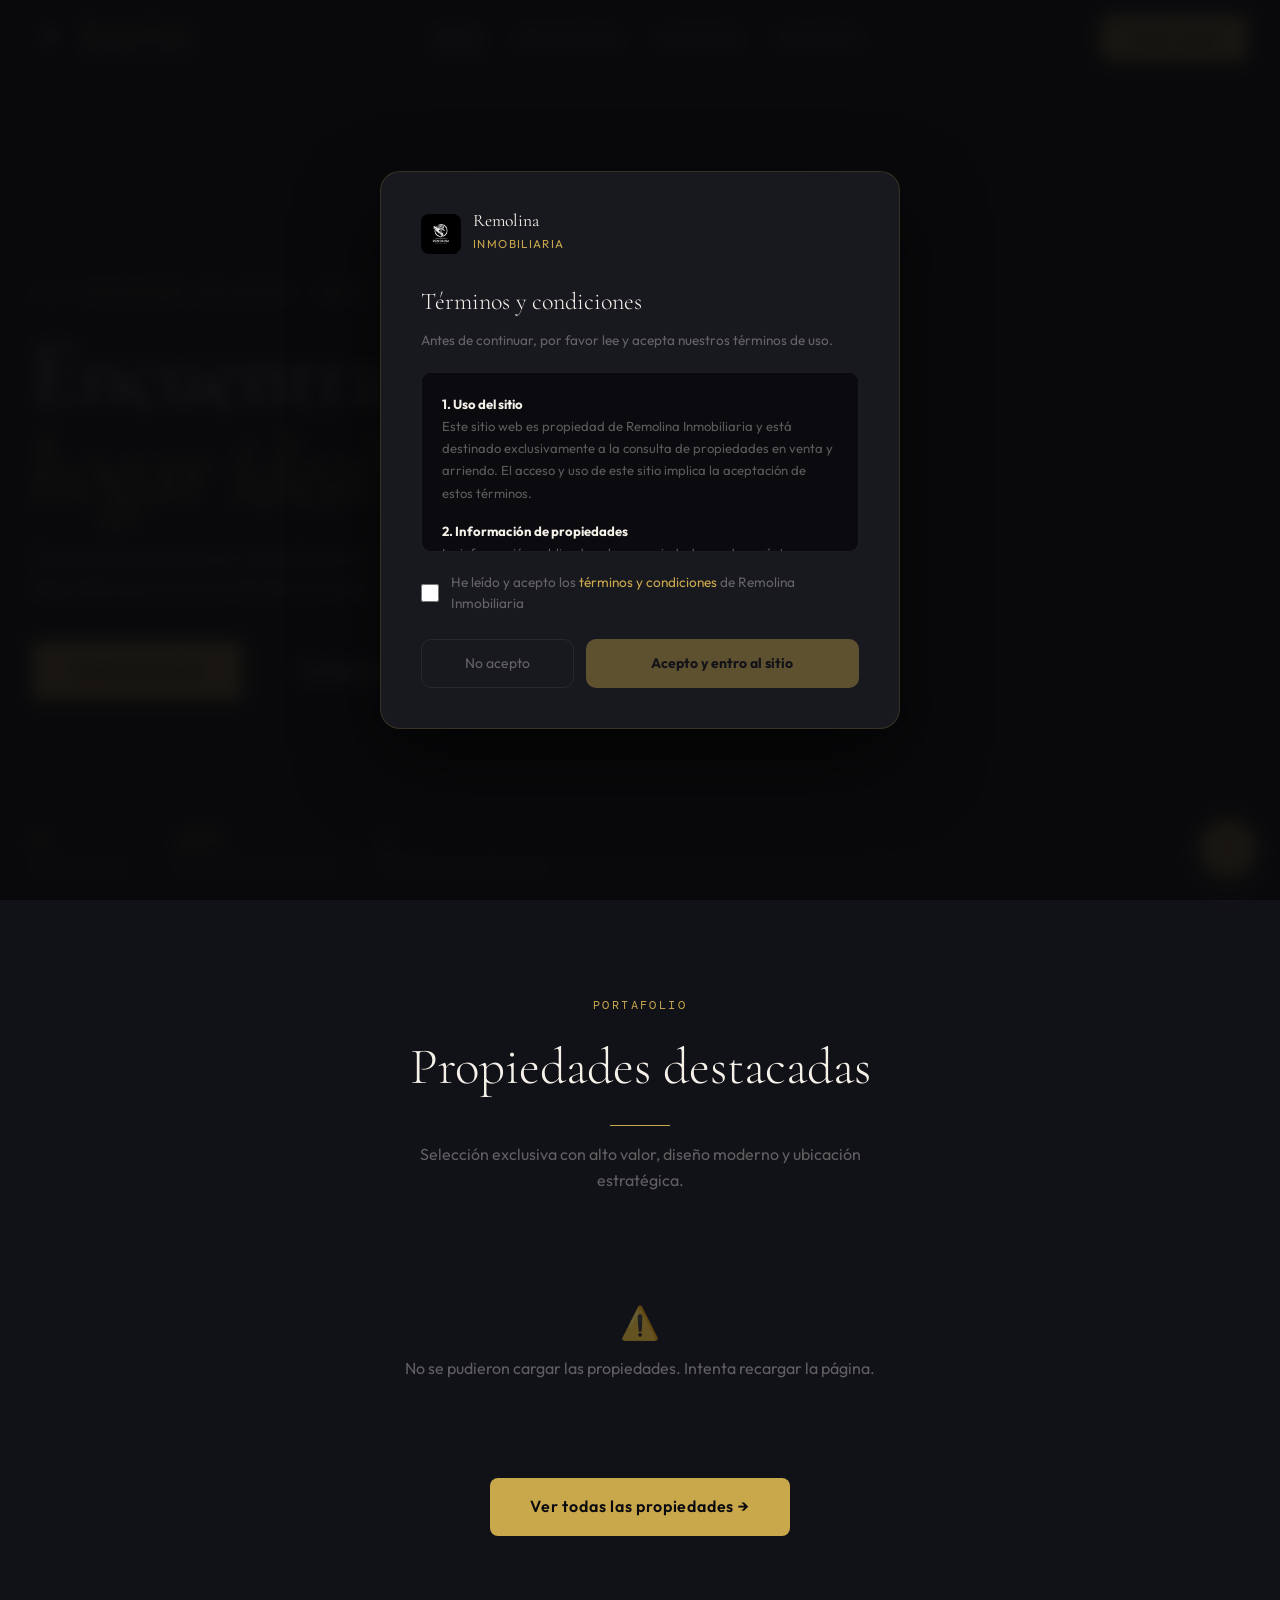
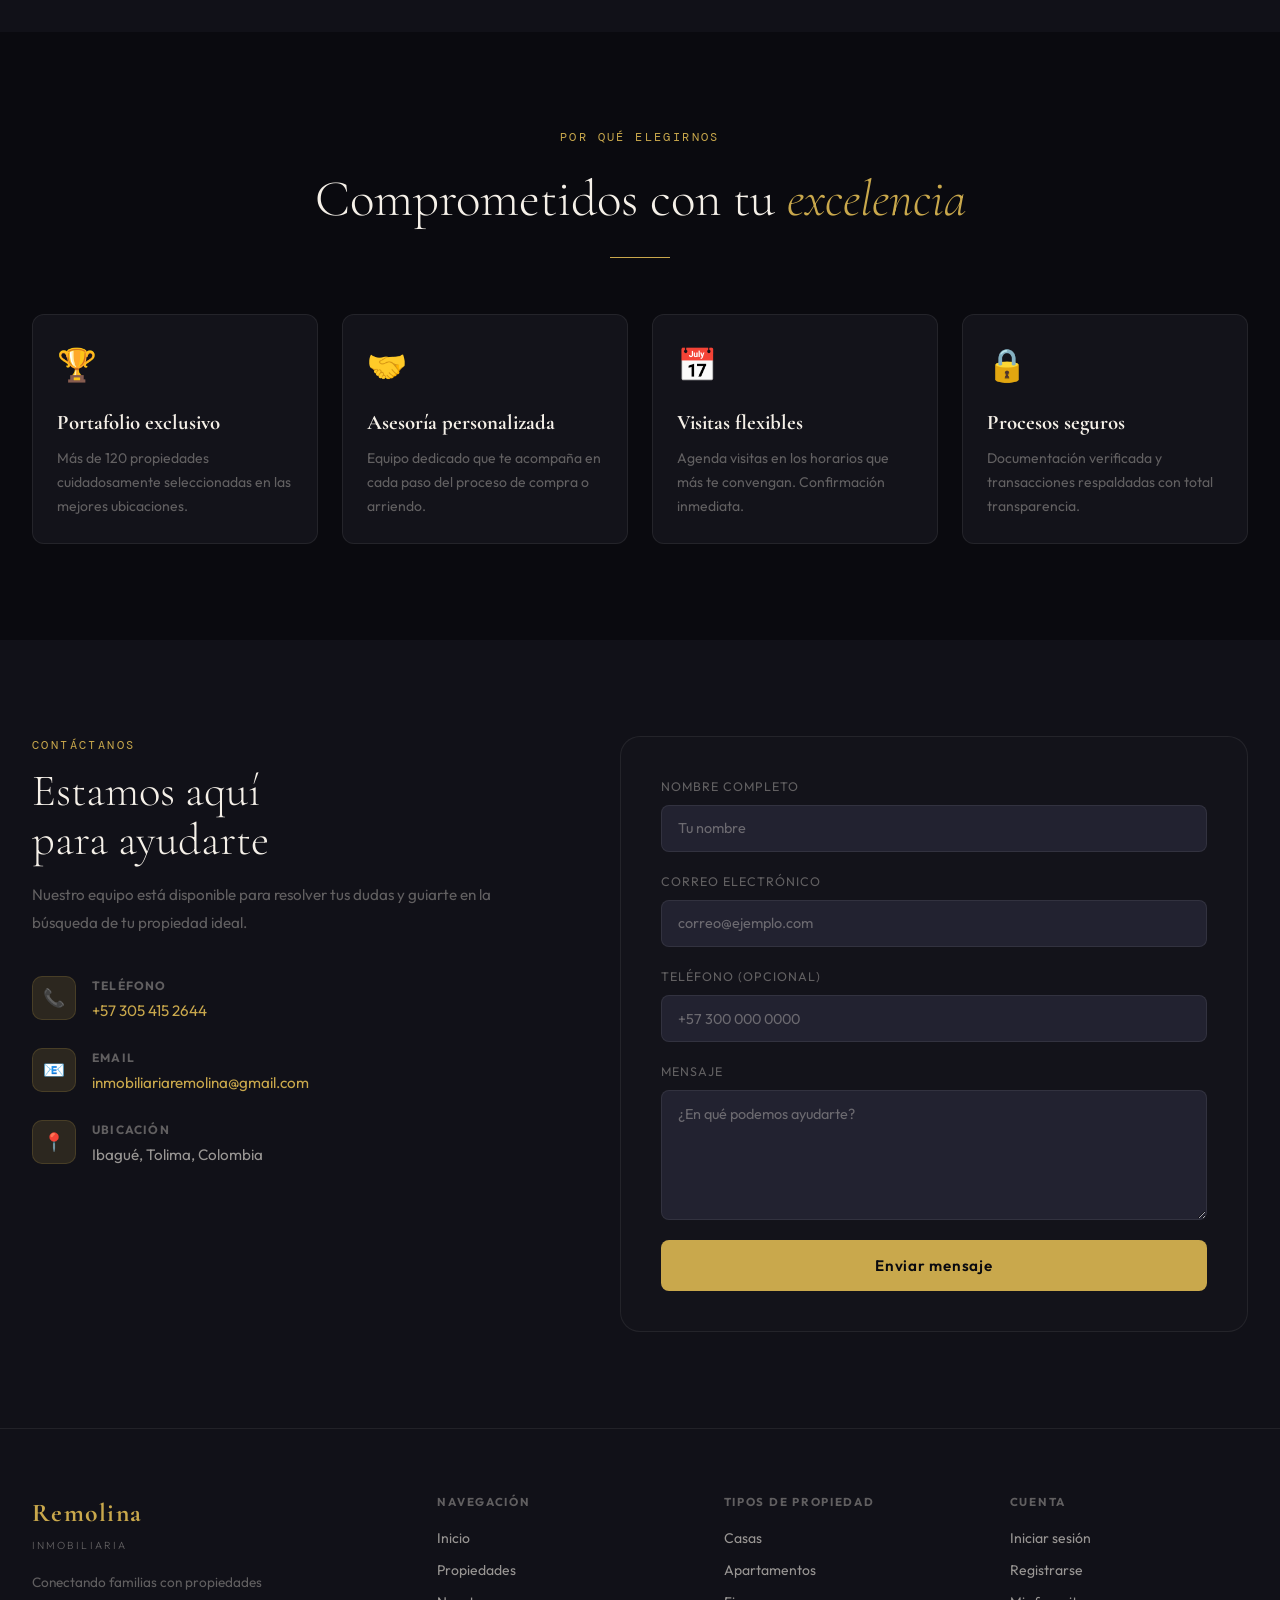
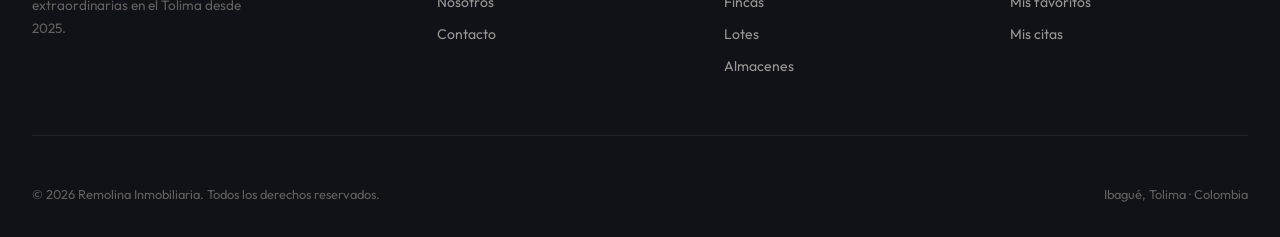
==== commit a139e795: "Conectar frontend con backend en production" ====
--- a/index.html
+++ b/index.html
@@ -204,7 +204,7 @@
         <div class="contact-item-icon">📧</div>
         <div>
           <strong>Email</strong>
-          <span><a href="mailto:danielremo3214@gmail.com" style="color:var(--gold);">danielremo3214@gmail.com</a></span>
+          <span><a href="mailto:inmobiliariaremolina@gmail.com" style="color:var(--gold);">inmobiliariaremolina@gmail.com</a></span>
         </div>
       </div>
 
@@ -304,6 +304,9 @@
 <!-- ═══ TOAST ═══ -->
 <div class="toast-container" id="toastContainer"></div>
 
+<script>
+  window.REMOLINA_API_ORIGIN = 'https://inmobiliaria-remolina.onrender.com';
+</script>
 <script src="assets/js/app-config.js"></script>
 <script src="assets/js/index.js"></script>
 
